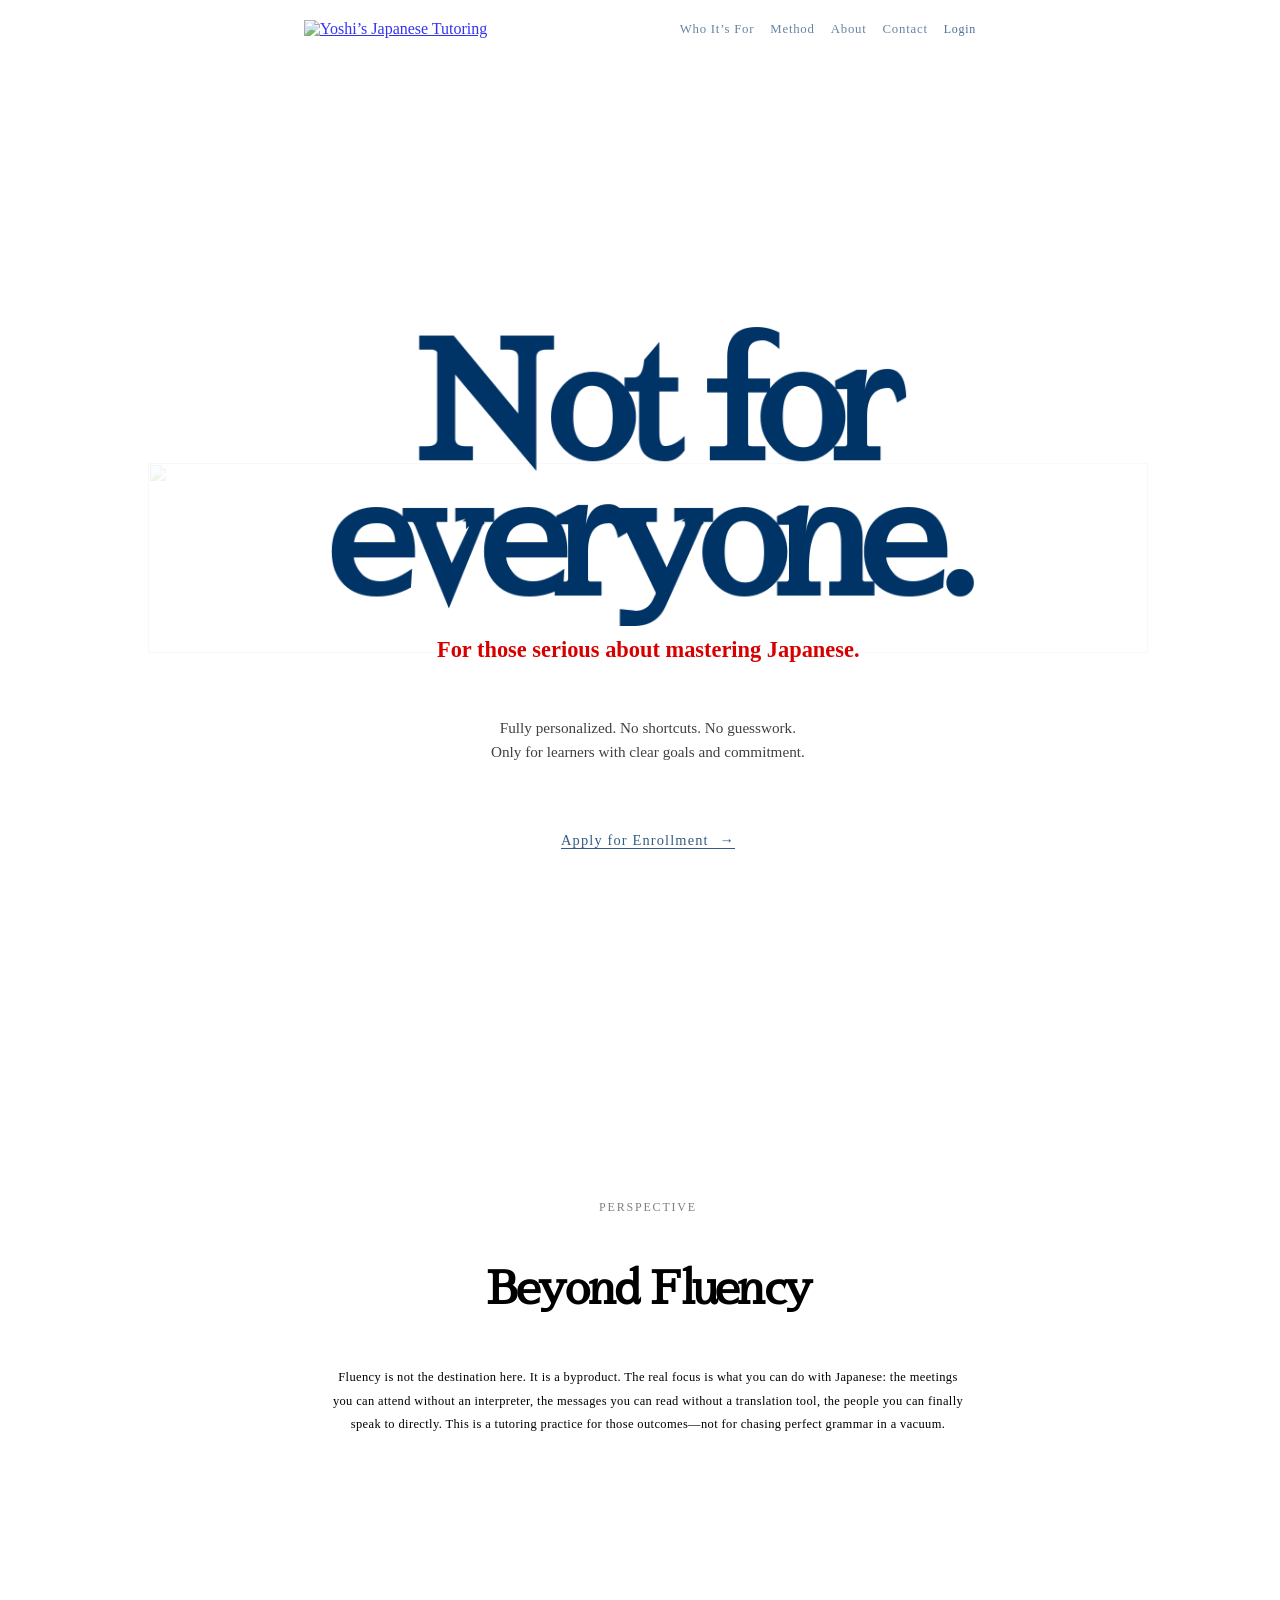
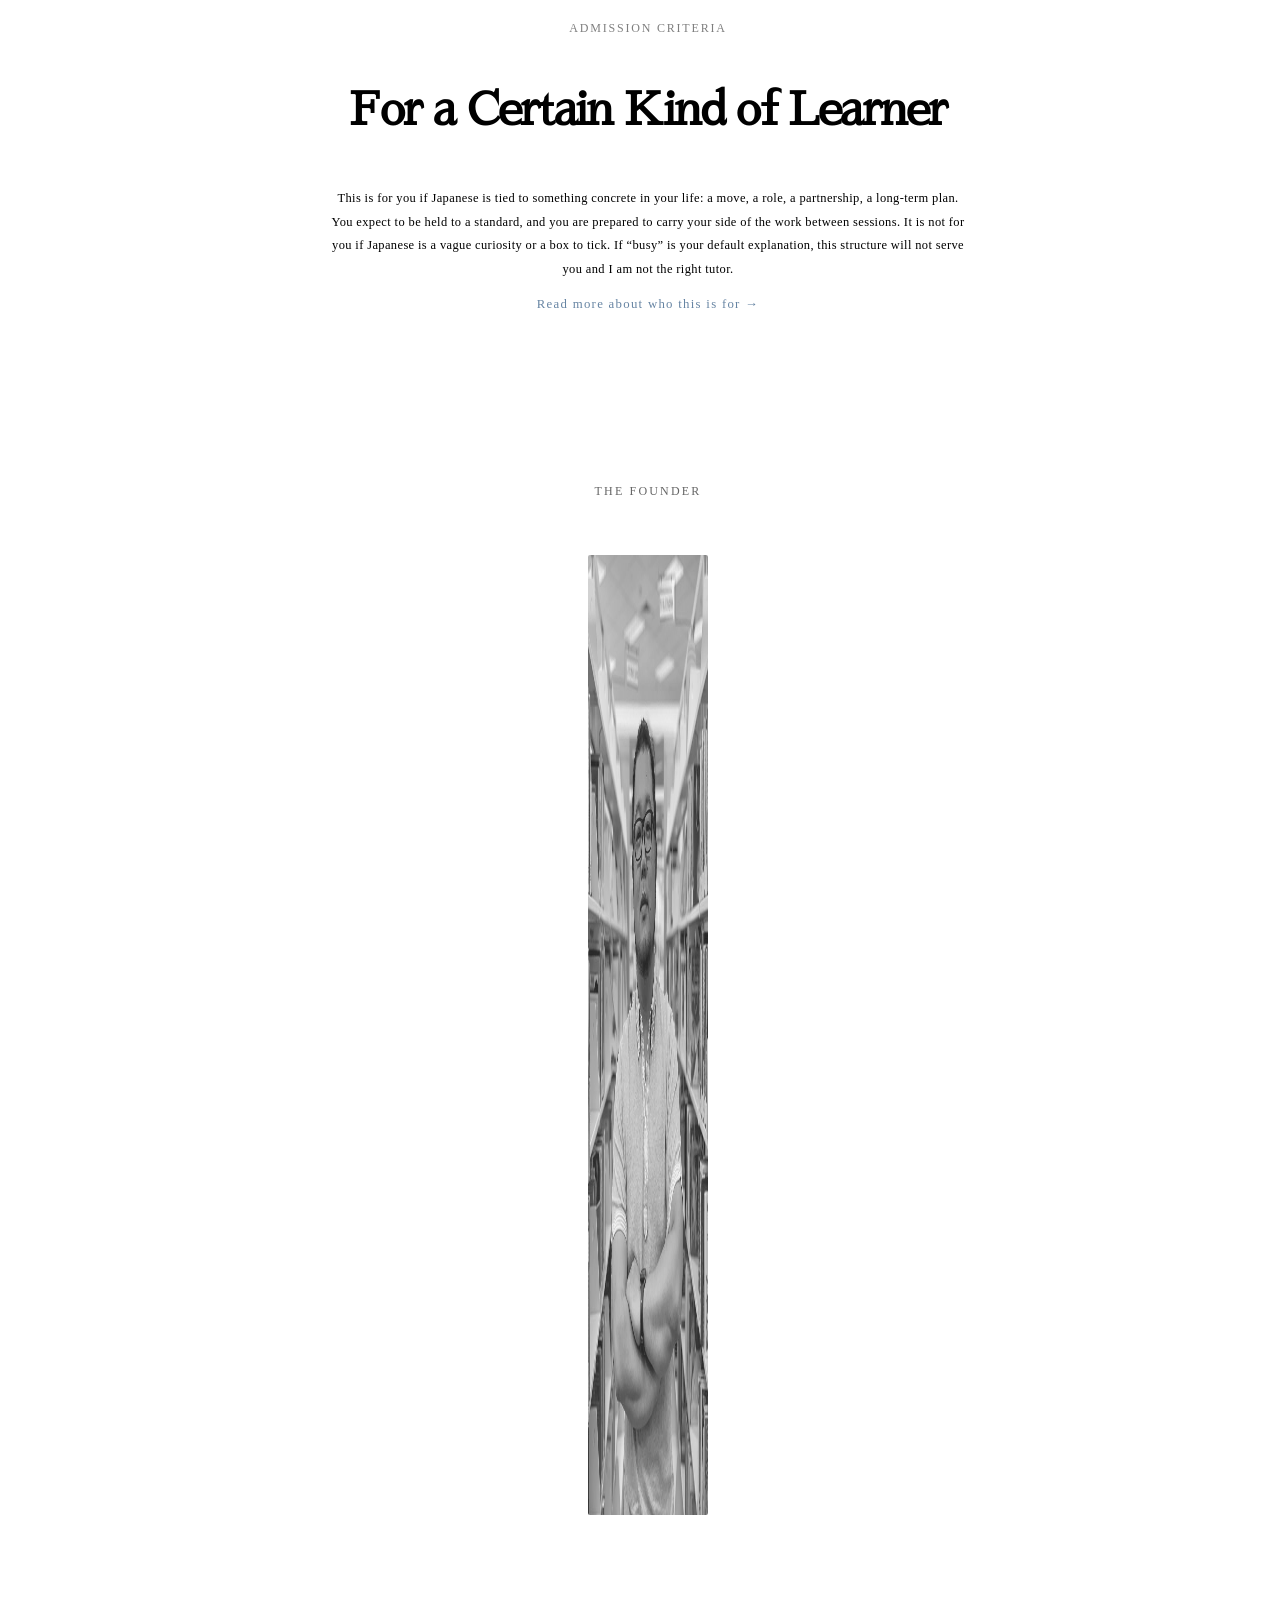
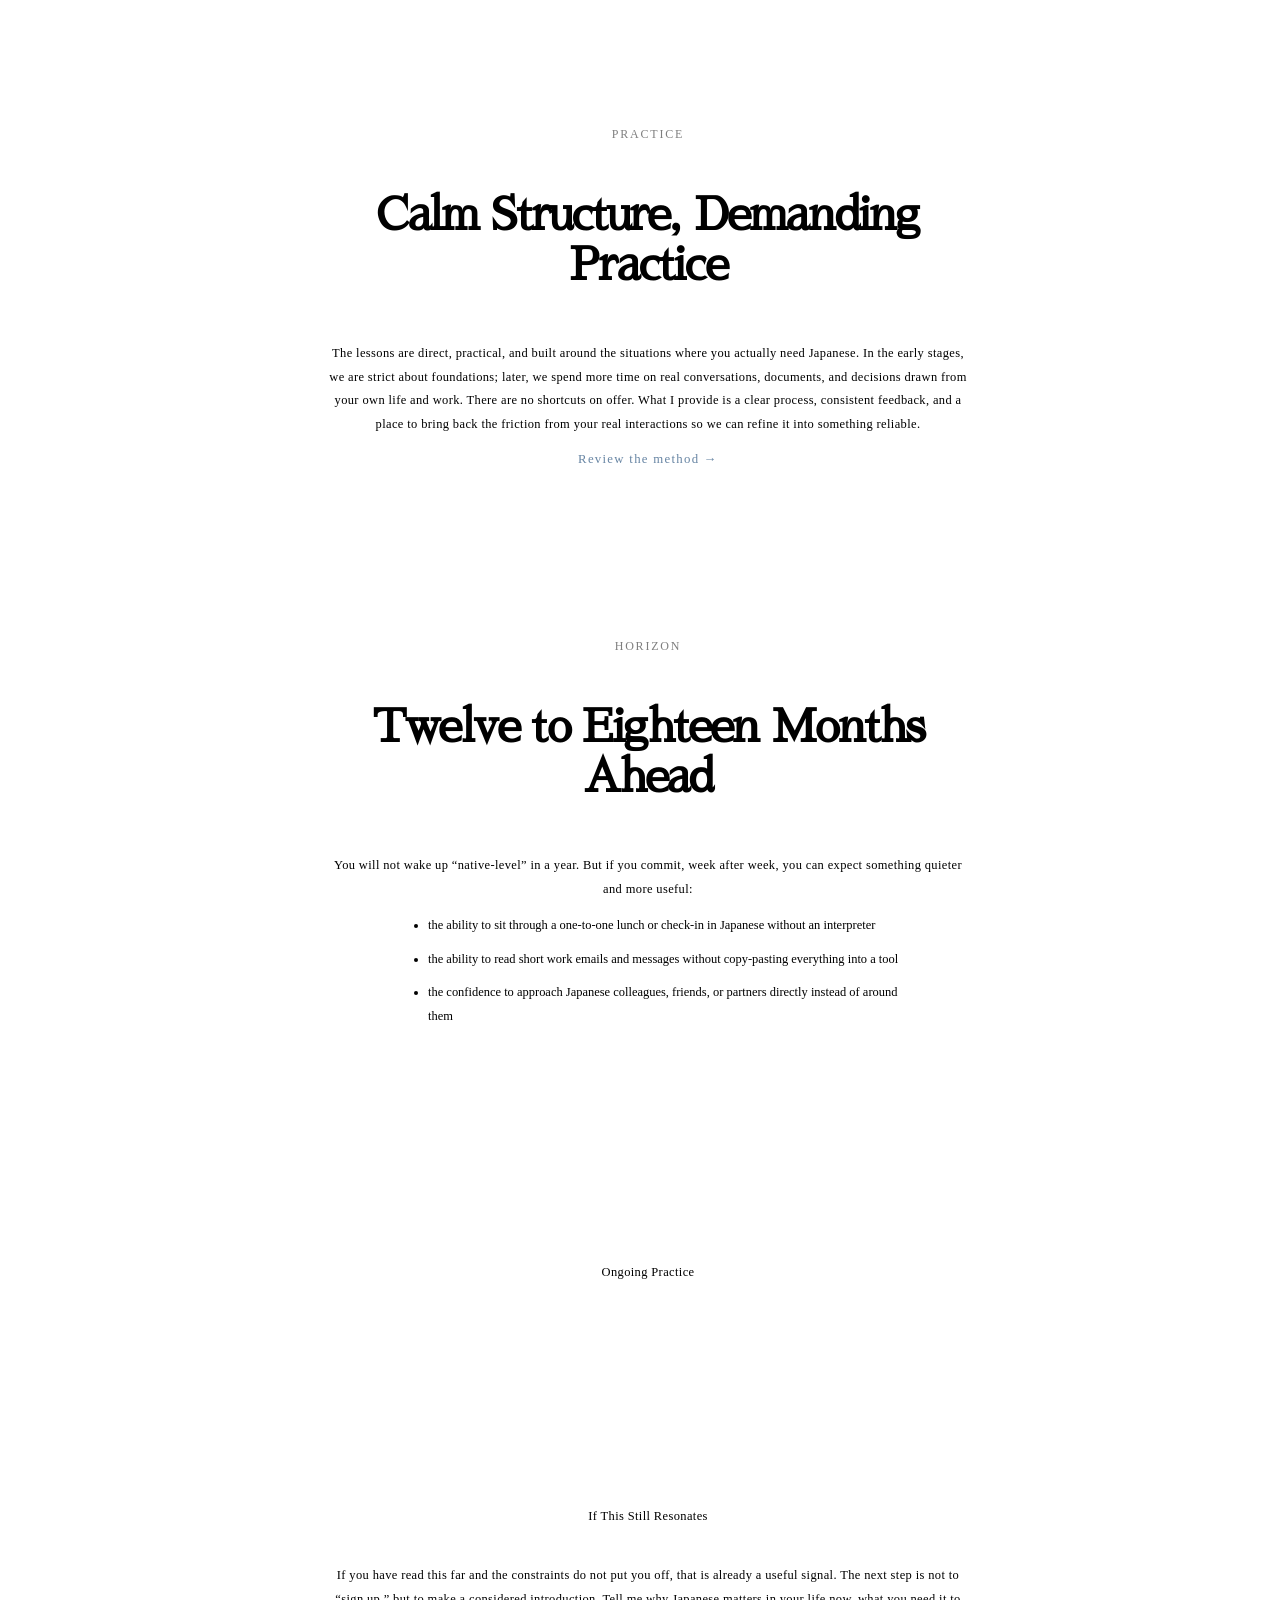
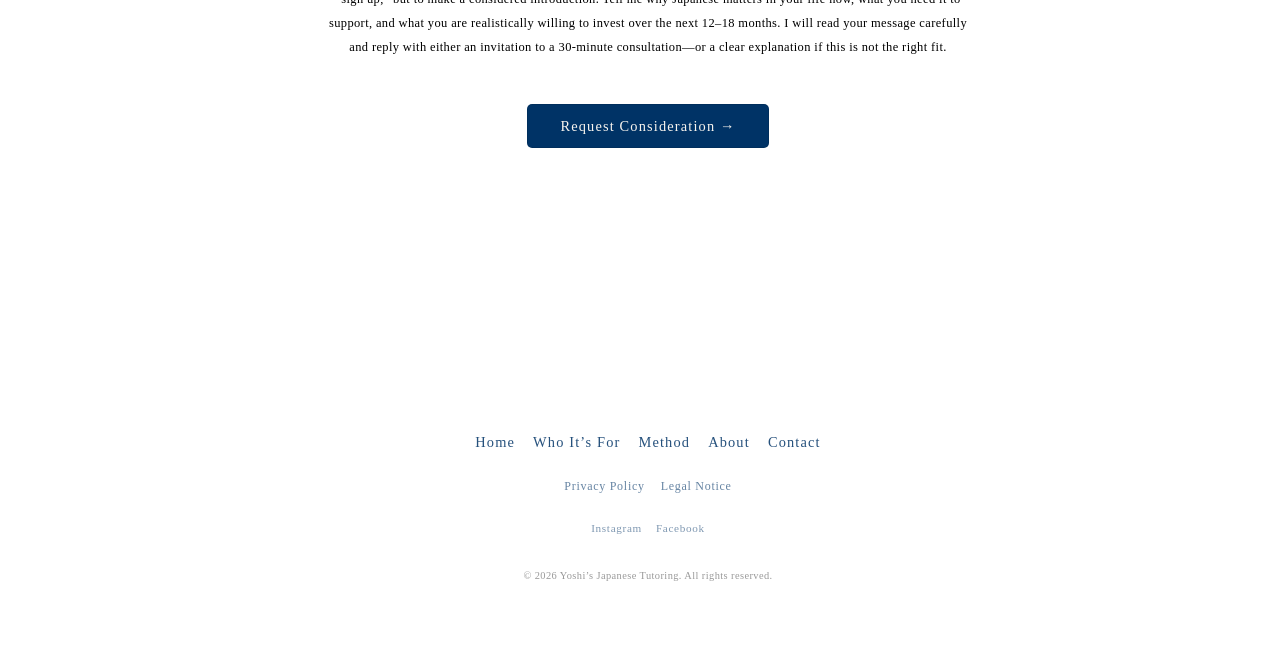
==== index.html @ e575b968 "feat: update about and index pages with enhanced SEO metadata and structured data" ====
<!DOCTYPE html>
<html lang="en">

<head>
    <meta charset="UTF-8" />
    <meta name="viewport" content="width=device-width, initial-scale=1.0" />
    <title>Executive Japanese Language Coaching | Yoshi’s Japanese Tutoring</title>
    <meta name="description"
        content="Executive Japanese language coaching. Bespoke Japanese advisory for Tokyo relocation, cross-border leadership, and high-stakes communication. Private tutor for professionals with clear objectives." />
    <link rel="preconnect" href="https://fonts.googleapis.com" />
    <link rel="preconnect" href="https://fonts.gstatic.com" crossorigin />
    <link
        href="https://fonts.googleapis.com/css2?family=Noto+Sans+JP:wght@400;500;700&family=Sawarabi+Mincho&display=swap"
        rel="stylesheet" />
    <link rel="stylesheet" href="assets/style.css" />
    <link rel="icon" type="image/svg+xml" href="assets/img/Symbol.svg" />
    <script type="application/ld+json">
        {
          "@context": "https://schema.org",
          "@graph": [
            {
              "@type": [
                "LocalBusiness",
                "EducationalOrganization"
              ],
              "@id": "https://nihongomaster.education/#organization",
              "name": "Yoshi's Japanese Tutoring",
              "url": "https://nihongomaster.education/",
              "description": "Executive Japanese language coaching and bespoke Japanese advisory for professionals with clear goals, including Tokyo relocation planning.",
              "founder": {
                "@id": "https://nihongomaster.education/#yoshi"
              },
              "employee": {
                "@id": "https://nihongomaster.education/#yoshi"
              }
            },
            {
              "@type": "Person",
              "@id": "https://nihongomaster.education/#yoshi",
              "name": "Yoshi",
              "jobTitle": "Founder and Japanese Language Coach",
              "worksFor": {
                "@id": "https://nihongomaster.education/#organization"
              },
              "sameAs": [
                "https://www.instagram.com/yoshi_japanese_tutor/",
                "https://www.facebook.com/Yoshi.Japanese.Tutor"
              ]
            }
          ]
        }
    </script>
</head>


<body>
    <div id="global-header"></div>

    <main>
        <section class="hero-central section">
            <div class="hero-inner-central">

                <div class="hero-symbol-wrapper">
                    <img src="assets/img/Symbol.svg" alt="" class="hero-symbol-inline" aria-hidden="true" width="190"
                        height="190" decoding="async">
                </div>

                <h1 class="hero-title-max">Not for everyone.</h1>

                <h2 class="hero-title-sub-central mincho">
                    For those serious about mastering Japanese.
                </h2>

                <div class="hero-description-central">
                    <p class="p-highlight">Fully personalized. No shortcuts. No guesswork.</p>
                    <p class="p-filter">Only for learners with clear goals and commitment.</p>
                </div>

                <div class="hero-cta-area-central">
                    <a href="/contact.html" class="cta-link-central">
                        Apply for Enrollment <span class="cta-arrow">→</span>
                    </a>
                </div>

            </div>
        </section>

        <!-- MONOLITH BLOCKS -->

        <section class="section">
            <div class="wrap reveal mono mono-stack" style="max-width: 720px; margin: 0 auto;">

                <!-- Block 1 -->
                <div class="mono-block">
                    <div class="mono-heading-group">
                        <span class="mono-eyebrow">PERSPECTIVE</span>
                        <h2 class="mono-heading">Beyond Fluency</h2>
                    </div>
                    <p style="margin-top: 0;">
                        Fluency is not the destination here. It is a byproduct. The real focus is what you can do with
                        Japanese: the meetings you can attend without an interpreter, the messages you can read without
                        a translation tool, the people you can finally speak to directly. This is a tutoring practice
                        for those outcomes—not for chasing perfect grammar in a vacuum.
                    </p>
                </div>

                <!-- Block 2 -->
                <div class="mono-block">
                    <div class="mono-heading-group">
                        <span class="mono-eyebrow">ADMISSION CRITERIA</span>
                        <h2 class="mono-heading">For a Certain Kind of Learner</h2>
                    </div>
                    <p style="margin-top: 0;">
                        This is for you if Japanese is tied to something concrete in your life: a move, a role, a
                        partnership, a long‑term plan. You expect to be held to a standard, and you are prepared to
                        carry your side of the work between sessions. It is not for you if Japanese is a vague curiosity
                        or a box to tick. If “busy” is your default explanation, this structure will not serve you and I
                        am not the right tutor.
                    </p>
                    <a href="/fit.html" class="mono-link">Read more about who this is for <span
                            class="mono-arrow">→</span></a>
                </div>

                <!-- Block 3 -->
                <div class="mono-block" style="text-align: center;">
                    <div class="mono-heading-group">
                        <span class="mono-eyebrow">THE FOUNDER</span>
                    </div>
                    <img src="/assets/img/The Coach.JPG" alt="Yoshi" class="portrait-img"
                        loading="lazy" decoding="async" width="960" height="960"
                        style="max-width: 100%; width: 120px; filter: grayscale(100%); opacity: 0.85; margin: 40px auto 40px; display: block; border-radius: 2px;">
                </div>

                <!-- Block 4 -->
                <div class="mono-block">
                    <div class="mono-heading-group">
                        <span class="mono-eyebrow">PRACTICE</span>
                        <h2 class="mono-heading">Calm Structure, Demanding Practice</h2>
                    </div>
                    <p style="margin-top: 0;">
                        The lessons are direct, practical, and built around the situations where you actually need
                        Japanese. In the early stages, we are strict about foundations; later, we spend more time on
                        real conversations, documents, and decisions drawn from your own life and work. There are no
                        shortcuts on offer. What I provide is a clear process, consistent feedback, and a place to bring
                        back the friction from your real interactions so we can refine it into something reliable.
                    </p>
                    <a href="/method.html" class="mono-link">Review the method <span class="mono-arrow">→</span></a>
                </div>

                <!-- Block 5 -->
                <div class="mono-block">
                    <div class="mono-heading-group">
                        <span class="mono-eyebrow">HORIZON</span>
                        <h2 class="mono-heading">Twelve to Eighteen Months Ahead</h2>
                    </div>
                    <p style="margin-top: 0;">You will not wake up “native‑level” in a year. But if you commit, week
                        after week, you can expect
                        something quieter and more useful:</p>
                    <ul>
                        <li>the ability to sit through a one‑to‑one lunch or check‑in in Japanese without an interpreter
                        </li>
                        <li>the ability to read short work emails and messages without copy‑pasting everything into a
                            tool</li>
                        <li>the confidence to approach Japanese colleagues, friends, or partners directly instead of
                            around them</li>
                    </ul>
                    <p>This is the kind of progress we design for. Enough Japanese to act, not just to study.</p>
                </div>

                <!-- Instagram -->
                <div class="mono-block">
                    <p class="mono-subtitle-strong">Ongoing Practice</p>
                    <div class="insta-embed-container"
                        style="width: 100%; max-width: 420px; margin: 40px auto 0; display: flex; align-items: center; justify-content: center;">
                        <script src="https://elfsightcdn.com/platform.js" async></script>
                        <div class="elfsight-app-a88216f3-c093-4f7e-bfd5-87a4c54f2bd7" data-elfsight-app-lazy></div>
                    </div>
                </div>

                <!-- Final CTA -->
                <div class="mono-block" style="text-align: center;">
                    <p class="mono-subtitle-strong">If This Still Resonates</p>
                    <p>
                        If you have read this far and the constraints do not put you off, that is already a useful
                        signal. The next step is not to “sign up,” but to make a considered introduction. Tell me why
                        Japanese matters in your life now, what you need it to support, and what you are realistically
                        willing to invest over the next 12–18 months. I will read your message carefully and reply with
                        either an invitation to a 30-minute consultation—or a clear explanation if this is not the right
                        fit.
                    </p>
                    <a href="/contact.html" class="mono-btn" style="margin-top: 32px; display: inline-block;">
                        Request Consideration →
                    </a>
                </div>

            </div>
        </section>
    </main>

    <div id="global-footer"></div>

    <script src="assets/js/layout.js"></script>
    <script src="assets/js/motion.js"></script>
    <script src="assets/js/auth.js"></script>

</body>

</html>
<!--
      NOTE: The header navigation section is loaded dynamically via layout.js.
      If the Login link existed here as a static <a> tag, the following change would apply:
      <a href="#" class="header-login">Login</a>
    -->
---- assets/style.css ----
:root {
     --navy: #003366;
     --red: #D70000;
 }

 html,
 body {
     overflow-x: hidden;
     width: 100%;
 }

 *,
 *::before,
 *::after {
     box-sizing: border-box;
 }

 /***** HERO MONOLITH REBUILD *****/
 /***** HERO MONOLITH REBUILD *****/

 .hero-central {
     min-height: calc(100vh - 80px);
     display: flex;
     align-items: center;
     justify-content: center;
     text-align: center;
     padding: 0;
     /* remove top offset to keep true center */
 }

 /* 中央に“圧縮された塊”を作る */
 .hero-inner-central {
     width: min(90%, 680px);
     margin: 0 auto;

     display: flex;
     flex-direction: column;
     align-items: center;

     /* 上下に強制的な隔離空間 */
     padding-top: 18vh;
     padding-bottom: 6vh;

     position: relative;
     z-index: 1;

     transform: translateY(-10vh);
 }

 /* シンボル（背景レイヤー化） */
 .hero-symbol-wrapper {
     position: absolute;
     top: 60%;
     left: 50%;
     transform: translate(-50%, -50%);
     pointer-events: none;
     z-index: 0;
 }

 .hero-symbol-inline {
     width: 1000px;
     opacity: 1;
     /* 初期はフル表示 */
 }

 /* ===== H1（支配レイヤー） ===== */
 .hero-title-max {
     font-family: "Sawarabi Mincho", serif;

     /* 核：極端なスケール */
     font-size: clamp(4rem, 15vw, 10rem);

     line-height: 0.88;
     letter-spacing: -0.06em;

     color: var(--navy);

     margin-bottom: 8px;

     position: relative;
     z-index: 2;
 }

 /* ===== H2（極端に小さく） ===== */
 .hero-title-sub-central {
     font-size: 1.4rem;
     color: var(--red);

     /* 意図的に距離を取る */
     margin-bottom: 56px;
 }

 /* ===== 説明（さらに弱く） ===== */
 .hero-description-central {
     margin-bottom: 64px;
 }

 .hero-description-central p {
     margin: 0 0 6px;
     font-size: 0.95rem;
     opacity: 0.75;
 }

 /* ===== CTA（低圧） ===== */
 .hero-cta-area-central {
     margin-top: 0;
 }

 /* ===== CTA LINK CENTRAL (Refined Arrow Animation) ===== */
 .cta-link-central {
     text-decoration: none;
     border-bottom: 1px solid var(--navy);
     color: var(--navy);

     font-size: 0.9rem;
     letter-spacing: 0.08em;

     opacity: 0.8;
 }

 .cta-link-central .cta-arrow {
     display: inline-block;
     margin-left: 6px;
     transition: transform 0.6s cubic-bezier(0.25, 1, 0.5, 1),
         opacity 0.6s cubic-bezier(0.25, 1, 0.5, 1);
 }

 .cta-link-central:hover .cta-arrow {
     transform: translateX(6px);
     opacity: 1;
 }

 /* Add initial state for animation */
 .hero-title-max,
 .hero-title-sub-central,
 .hero-description-central,
 .hero-cta-area-central {
     opacity: 0;
     transform: translateY(20px);
 }

 .cta-link-central {
     text-decoration: none;
     border-bottom: 1px solid var(--navy);
     color: var(--navy);
     letter-spacing: 0.08em;
 }

 .hero-title-max {
     letter-spacing: -0.08em;
     line-height: 0.85;
 }

 /* ===== HERO MOTION (FIXED) ===== */

 .hero-central.hero-loaded .hero-title-max {
     animation: fadeScale 2.8s cubic-bezier(0.16, 1, 0.3, 1) forwards;
     animation-delay: 0.8s;
     will-change: opacity, transform;
 }

 .hero-central.hero-loaded .hero-symbol-wrapper {
     animation: logoFadeOut 2.2s ease-out forwards;
     animation-delay: 0.2s;
 }

 .hero-central.hero-loaded .hero-title-sub-central {
     animation: fadeUp 1.5s cubic-bezier(0.25, 0.8, 0.25, 1) forwards;
     animation-delay: 1.2s;
     will-change: opacity, transform;
 }

 .hero-central.hero-loaded .hero-description-central {
     animation: fadeUp 1.5s cubic-bezier(0.25, 0.8, 0.25, 1) forwards;
     animation-delay: 1.7s;
     will-change: opacity, transform;
 }

 .hero-central.hero-loaded .hero-cta-area-central {
     animation: fadeUp 1.4s cubic-bezier(0.25, 0.8, 0.25, 1) forwards;
     animation-delay: 2.1s;
     will-change: opacity, transform;
 }

 /* ===== KEYFRAMES ===== */

 @keyframes fadeUp {
     to {
         opacity: 1;
         transform: translateY(0);
     }
 }

 @keyframes fadeScale {
     0% {
         opacity: 0;
         transform: scale(1.05);
     }

     100% {
         opacity: 1;
         transform: scale(1);
     }
 }

 @keyframes logoFadeOut {
     0% {
         opacity: 1;
     }

     100% {
         opacity: 0.1;
     }
 }

 /* ===== VALUE (Monolith Typography) ===== */

 /* ===== CONTACT (Monolith Closing) ===== */

 /* ===== GLOBAL MONOLITH ENFORCER ===== */

 /* 全セクションを中央支配に統一 */
 .mono {
     display: flex;
     flex-direction: column;
     align-items: center;
     text-align: center;

     width: min(90%, 720px);
     margin: 0 auto;
 }

 /* すべてのテキスト要素を中央に収束 */
 .mono h2,
 .mono h3,
 .mono p,
 .mono ul {
     margin-left: auto;
     margin-right: auto;
 }

 /* リストだけは可読性のため中央寄せ＋左揃え */
 .mono ul {
     text-align: left;
     max-width: 480px;
 }

 /* ===== MONO STACK (force vertical single-column flow) ===== */
 .mono-stack {
     display: flex !important;
     flex-direction: column !important;
     align-items: center;
     justify-content: center;

     width: 100%;
     margin: 0 auto;

     gap: 32px;
     /* vertical rhythm */
 }

 /* children normalization */
 .mono-stack>* {
     width: 100%;
     max-width: 640px;
     /* isolation band */
     margin-left: auto;
     margin-right: auto;
 }

 /* kill any grid behavior that breaks Monolith */
 .mono-stack[class*="grid"],
 .mono-stack[class*="panel"] {
     display: flex !important;
 }

 /* text hierarchy normalization */
 .mono-stack h2,
 .mono-stack h3 {
     font-family: "Sawarabi Mincho", serif;
     letter-spacing: -0.04em;
     margin-bottom: 12px;
 }

 .mono-stack p {
     font-size: 0.78rem;
     line-height: 2.05;
     letter-spacing: 0.03em;
     opacity: 0.58;
     margin-top: 6px;
 }

 .mono-stack ul {
     text-align: left;
     max-width: 520px;
     margin-top: 8px;
 }

 .mono-stack ul li {
     margin-bottom: 12px;
     line-height: 1.95;
     opacity: 0.65;
     font-size: 0.78rem;
 }

 /* tighter stack variant */
 .mono-stack-tight {
     gap: 18px;
 }

 /* セクション間の余白統一（Hero以下） */
 .section {
     padding: 14vh 0;
 }

 @media (max-width: 768px) {
     .section {
         padding: 10vh clamp(18px, 6vw, 30px);
     }

     /* prevent fixed-header overlap on About first section */
     .about-page .section {
         padding-top: max(150px, 16vh);
     }

     .contact-page .section {
         padding-top: max(150px, 16vh);
     }
 }

 /* ===== HERO TO FIRST SECTION TENSION ===== */
 .hero-central+.section {
     padding-top: 4vh;
 }

 /* ===== BLOCK TENSION (grouping vs isolation) ===== */

 /* tighten inner grouping */
 .mono-stack>*+* {
     margin-top: 0;
 }

 /* emphasize section separation */
 .section+.section {
     margin-top: 5vh;
 }

 /* ===== SCROLL MOTION (Emergence from Silence) ===== */

 /* initial state (enforced strictly to prevent ID specificity overrides) */
 .reveal h2:not(.is-visible),
 .reveal h3:not(.is-visible),
 .reveal .eyebrow:not(.is-visible),
 .reveal p:not(.is-visible),
 .reveal li:not(.is-visible),
 .reveal .mono-stack>*:not(.is-visible),
 .reveal .value-highlight:not(.is-visible) {
     opacity: 0 !important;
     transform: translateY(12px) !important;
     will-change: opacity, transform;
 }

 /* container becomes visible (no transform on container to avoid layout shift) */
 .reveal.is-visible {
     /* no-op for container; children handle motion */
 }

 /* headings: slower, earlier */
 .reveal h2.is-visible,
 .reveal h3.is-visible,
 .reveal .eyebrow.is-visible {
     opacity: 1;
     transform: translateY(0);
     transition: opacity 1.2s cubic-bezier(0.2, 0, 0, 1),
         transform 1.2s cubic-bezier(0.2, 0, 0, 1);
 }

 /* body: slightly later, same easing */
 .reveal p.is-visible,
 .reveal li.is-visible,
 .reveal .mono-stack>*.is-visible,
 .reveal .value-highlight.is-visible {
     opacity: 1;
     transform: translateY(0);
     transition: opacity 1.2s cubic-bezier(0.2, 0, 0, 1),
         transform 1.2s cubic-bezier(0.2, 0, 0, 1);
 }

 /* subtle overall opacity ramp for entire section to reinforce mass */
 .reveal {
     opacity: 1;
     /* keep container visible; children carry motion */
 }

 @media (max-width: 768px) {

     .reveal h2.is-visible,
     .reveal h3.is-visible,
     .reveal p.is-visible,
     .reveal li.is-visible,
     .reveal .mono-stack>*.is-visible {
         transition-duration: 1.1s;
     }
 }

 /* ===== QUIET RAIL HEADER ===== */

 .site-header {
     position: fixed;
     top: 0;
     left: 0;
     width: 100%;
     z-index: 100;

     /* 極限まで存在を消す */
     background: rgba(255, 255, 255, 0.02);
     backdrop-filter: blur(6px);

     transition: transform 0.6s cubic-bezier(0.2, 0, 0, 1),
         opacity 0.6s cubic-bezier(0.2, 0, 0, 1);
 }

 /* 内部レイアウト */
 .header-inner {
     width: min(100%, 720px);
     margin: 0 auto;
     padding: 20px 24px;

     display: flex;
     justify-content: space-between;
     align-items: center;
 }

 /* ロゴ */
 .header-logo {
     height: 85px;
     width: auto;
     opacity: 0.8;
     transition: opacity 0.3s ease;
 }

 .header-logo-link:hover .header-logo {
     opacity: 1;
 }

 /* ナビ */
 .header-nav {
     display: flex;
     gap: 16px;
 }

 /* リンク */
 .header-link {
     font-size: 0.8rem;
     letter-spacing: 0.06em;
     text-decoration: none;
     color: var(--navy);

     opacity: 0.6;
     transition: opacity 0.3s ease;
 }

 .header-link:hover {
     opacity: 1;
 }

 /* ===== SCROLL BEHAVIOR ===== */

 /* 下スクロールで消える */
 .site-header.hide {
     transform: translateY(-100%);
     opacity: 0;
 }

 /* 上スクロールで出る */
 .site-header.show {
     transform: translateY(0);
     opacity: 1;
 }

 /* ===== HEADER PRIVATE FLOW (NON-DESTRUCTIVE ADDITION) ===== */

 /* group layout inside header-nav */
 .nav-default,
 .nav-private {
     display: flex;
     align-items: center;
     gap: 16px;
 }

 /* default: show public, hide private */
 .nav-private {
     display: none;
 }

 /* when logged-in, swap groups */
 .site-header.is-logged-in .nav-default {
     display: none;
 }

 .site-header.is-logged-in .nav-private {
     display: flex;
 }

 /* subtle Login/Logout link treatment */
 .header-login {
     opacity: 0.7;
     font-size: 0.75rem;
 }

 .header-login:hover {
     opacity: 0.9;
 }

 /* ===== NAV COMBO BASE (DESKTOP FIRST) ===== */

 .nav-combo {
     display: flex;
     align-items: center;
     gap: 12px;
     position: relative;
 }

 .nav-drawer {
     display: flex;
     align-items: center;
     gap: 16px;
 }

 /* hamburger hidden on desktop */
 .mono-hamburger {
     display: none;
 }


 /* ===== LOGIN MONOLITH UI ===== */

 .login-wrapper {
     min-height: calc(100vh - 120px);
     display: flex;
     align-items: center;
     justify-content: center;
     flex-direction: column;
     text-align: center;
 }

 .login-form {
     transition: opacity 0.8s ease;
 }

 .login-result {
     display: none;
     opacity: 0;
 }

 .login-status {
     font-family: "Sawarabi Mincho", serif;
     font-size: 1.2rem;
     letter-spacing: 0.08em;
     opacity: 0.7;
 }

 /* tighten login spacing */
 .login-form .mono-title {
     margin-bottom: 24px;
 }

 .login-form .mono-lead {
     margin-bottom: 48px;
     opacity: 0.5;
 }

 .login-form .mono-link {
     font-size: 0.85rem;
     letter-spacing: 0.12em;
     opacity: 0.7;
     border-bottom: 1px solid var(--navy);
     text-decoration: none;
     color: var(--navy);
 }

 .login-form .mono-link:hover {
     opacity: 1;
 }

 /* ===== DASHBOARD MONOLITH TUNING ===== */

 .mono-container {
     width: min(90%, 720px);
     margin: 0 auto;
 }

 .mono-block {
     margin-bottom: 140px;
     /* stronger vertical isolation */
 }

 .mono-block:last-child {
     margin-bottom: 0;
 }

 .mono-subtitle {
     font-family: "Sawarabi Mincho", serif;
     font-size: clamp(2.8rem, 6vw, 3.6rem);
     letter-spacing: -0.05em;
     opacity: 0.98;
     margin-bottom: 72px;
     line-height: 1.05;
 }

 .mono-subtitle-strong {
     font-size: clamp(2.2rem, 5vw, 3rem);
     letter-spacing: -0.06em;
     line-height: 1.02;
     margin-bottom: 36px;
 }

 /* ===== EDITORIAL HIERARCHY (Eyebrow System) ===== */


 .mono-heading-group {
     display: flex;
     flex-direction: column;
     align-items: center;
     margin-bottom: 40px;
 }

 /* tighten relationship between heading and portrait (Founder block) */
 .mono-block[style*="text-align: center"] .mono-heading-group {
     margin-bottom: 24px;
 }

 /* Eyebrow-only (Founder) visual balance */
 .mono-block[style*="text-align: center"] .mono-eyebrow {
     margin-bottom: 16px;
     letter-spacing: 0.18em;
     opacity: 0.6;
 }

 .mono-eyebrow {
     font-size: 0.75rem;
     letter-spacing: 0.15em;
     text-transform: uppercase;
     opacity: 0.5;
     margin-bottom: 12px;
 }


 .mono-heading {
     font-family: "Sawarabi Mincho", serif;
     font-size: clamp(2.2rem, 5vw, 2.8rem);
     line-height: 1.1;
     margin-bottom: 0;
 }

 /* ===== MONO TEXT RHYTHM TUNING ===== */
 .mono-block p {
     line-height: 1.9;
     margin-top: 8px;
 }

 .mono-block ul {
     margin-top: 12px;
 }

 .mono-block ul li {
     margin-bottom: 10px;
     line-height: 1.9;
 }

 /* tighten stack inside blocks */
 .mono-block .mono-stack {
     gap: 20px;
 }

 /* links in dashboard feel quieter */
 .mono-block .mono-link {
     font-size: 0.8rem;
     letter-spacing: 0.1em;
     opacity: 0.6;
     color: var(--navy);
     text-decoration: none;
 }

 .mono-block .mono-link:hover {
     opacity: 1;
 }

 /* ===== BOOKING INPUT (MONOLITH FORM) ===== */

 .mono-input {
     width: 100%;
     max-width: 420px;

     background: transparent;
     border: none;
     border-bottom: 1px solid rgba(0, 0, 0, 0.2);

     padding: 8px 4px;

     font-size: 0.9rem;
     letter-spacing: 0.05em;
     text-align: left;

     outline: none;

     opacity: 0.7;
     transition: opacity 0.3s ease, border-color 0.3s ease;
 }

 .mono-input:focus {
     opacity: 1;
     border-bottom: 1px solid var(--navy);
 }

 .mono-input::placeholder {
     opacity: 0.4;
     letter-spacing: 0.04em;
 }

 /* button as text (non-button feel) */
 #request-btn {
     background: none;
     border: none;
     cursor: pointer;
     padding: 0;
 }

 #request-btn:hover {
     opacity: 1;
 }

 /* ===== DASHBOARD HIERARCHY ENHANCEMENT ===== */

 .mono-block-hero {
     margin-bottom: 160px;
 }

 .mono-block-core {
     margin-bottom: 140px;
 }

 .mono-strong {
     font-size: 1.05rem;
     letter-spacing: 0.02em;
     opacity: 0.9;
 }

 /* action emphasis but still quiet */
 .mono-block-action {
     margin-top: 80px;
     margin-bottom: 160px;
 }

 .mono-link-primary {
     font-size: 1rem;
     letter-spacing: 0.12em;
     opacity: 0.9;
     color: var(--navy);
     text-decoration: none;
 }

 .mono-link-cta {
     font-size: 1.1rem;
     letter-spacing: 0.14em;
     opacity: 1;
     border-bottom: 1px solid var(--navy);
     padding-bottom: 4px;
     transition: all 0.8s cubic-bezier(0.25, 1, 0.5, 1);
     color: var(--navy);
     text-decoration: none;
 }

 .mono-link-cta:hover {
     letter-spacing: 0.18em;
     opacity: 1;
 }

 .mono-link-primary:hover {
     opacity: 1;
 }

 /* muted settings */
 .mono-block-muted {
     opacity: 0.5;
 }

 .mono-muted {
     opacity: 0.5;
     font-size: 0.85rem;
 }

 /* ===== PAGE TOP OFFSET FIX ===== */
 .mono-container {
     padding-top: 120px;
 }

 /* prevent header overlap on first title */
 .mono-container .mono-block-hero {
     margin-top: 40px;
 }

 /* ===== METHOD PAGE TUNING ===== */

 /* step titles feel slightly more sequential (less aggressive than fit) */
 .method-page .mono-subtitle-strong {
     font-size: clamp(2.8rem, 6vw, 3.6rem);
     letter-spacing: -0.05em;
 }

 /* body slightly more readable (process explanation) */
 .method-page .mono-stack p {
     font-size: 0.85rem;
     line-height: 1.85;
     opacity: 0.65;
 }

 /* ===== METHOD STEPS (GAP SYSTEM) ===== */
 .method-steps-container {
     display: flex;
     flex-direction: column;
     gap: clamp(260px, 28vh, 360px);
     width: 100%;
 }

 .method-step {
     position: relative;
     width: 100%;
 }


 /* ===== METHOD FLOW LOCK (1→2→3 visual gravity) ===== */

 /* remove visual compression caused by transform */
 .method-page .mono-block {
     transform: none;
 }

 /* subtle opacity compression for forward motion perception */
 .method-page .mono-block:nth-of-type(2),
 .method-page .mono-block:nth-of-type(3),
 .method-page .mono-block:nth-of-type(4) {
     opacity: 0.96;
 }

 /* reinforce linear reading by narrowing later steps slightly */
 .method-page .mono-block:nth-of-type(3) .mono-stack>*,
 .method-page .mono-block:nth-of-type(4) .mono-stack>* {
     max-width: 600px;
 }

 /* ===== METHOD STEP NUMBER (BACKGROUND MASS) ===== */

 /* ===== METHOD STEP NUMBER (BACKGROUND MASS) ===== */
 .mono-step-number {
     position: absolute;
     top: 50%;
     left: 50%;
     transform: translate(-50%, -50%);

     font-family: "Sawarabi Mincho", serif;
     font-size: clamp(12rem, 25vw, 20rem);
     letter-spacing: -0.08em;
     line-height: 1;

     opacity: 0.1;

     pointer-events: none;
     z-index: 0;
     white-space: nowrap;
 }

 .mono-step {
     position: relative;
 }

 .mono-step-content {
     position: relative;
     z-index: 1;
 }

 .mono-step-inner {
     position: relative;
 }

 .method-page .mono-step-content {
     padding-left: 8px;
 }

 /* align number and title as a single visual block */
 .method-page .mono-block>.mono-step-number+.mono-subtitle {
     margin-top: 0;
 }

 /* slightly stronger presence and overlap precision on larger screens */
 @media (min-width: 1024px) {
     .mono-step-number {
         font-size: clamp(14rem, 22vw, 22rem);
         opacity: 0.08;
     }
 }

 /* ===== FOOTER MONOLITH (Editorial Stack) ===== */

 .site-footer {
     padding: 160px 0 80px;
     display: flex;
     justify-content: center;
 }

 .footer-inner {
     width: min(90%, 720px);
     margin: 0 auto;

     display: flex;
     flex-direction: column;
     align-items: center;
     text-align: center;

     gap: 28px;
 }

 /* ===== Layer 1: Primary ===== */
 .footer-primary {
     display: flex;
     flex-wrap: wrap;
     justify-content: center;
     gap: 18px;
 }

 .footer-primary .footer-link {
     font-size: 0.9rem;
     letter-spacing: 0.08em;
     opacity: 0.85;
 }

 /* ===== Layer 2: Legal ===== */
 .footer-legal {
     display: flex;
     gap: 16px;
 }

 .footer-legal .footer-link {
     font-size: 0.75rem;
     letter-spacing: 0.06em;
     opacity: 0.6;
 }

 /* ===== Layer 3: Social ===== */
 .footer-social {
     display: flex;
     gap: 14px;
 }

 .footer-social .footer-link {
     font-size: 0.7rem;
     letter-spacing: 0.06em;
     opacity: 0.5;
 }

 /* ===== Layer 4: Copyright ===== */
 .footer-copy {
     font-size: 0.65rem;
     letter-spacing: 0.04em;
     opacity: 0.4;
     margin-top: 8px;
 }

 /* ===== Shared Link Behavior ===== */
 .footer-link {
     text-decoration: none;
     color: var(--navy);
     transition: opacity 0.25s ease;
 }

 .footer-link:hover {
     opacity: 1;
 }

 /* ===== Mobile Tuning ===== */
 @media (max-width: 768px) {
     .site-footer {
         padding: 120px 0 60px;
     }

     .footer-inner {
         gap: 22px;
     }

     .footer-primary {
         gap: 14px;
     }
 }

 /* ===== MONO LABEL (Form Question) ===== */
 .mono-label {
     font-size: 0.75rem;
     letter-spacing: 0.04em;
     opacity: 0.6;
     margin-bottom: 6px;
     display: block;
     text-align: left;
 }

 /* ===== MONO BUTTON (HIGH-END ACTION UI) ===== */

 .mono-btn {
     display: inline-flex;
     align-items: center;
     justify-content: center;

     width: auto !important;

     padding: 0.8rem 2rem;

     background: #003366;
     color: #f7f4ee;

     border-radius: 5px;
     border: 1px solid rgba(0, 0, 0, 0.1);

     font-size: 0.9rem;
     font-weight: 500;
     letter-spacing: 0.08em;
     text-decoration: none;

     box-shadow: none;

     transition: all 0.8s cubic-bezier(0.25, 1, 0.5, 1) !important;
 }

 .mono-btn:hover {
     background: #00264d;
     box-shadow: 0 6px 18px rgba(0, 0, 0, 0.18);
     letter-spacing: 0.1em;
 }

 .mono-btn-secondary {
     display: inline-flex;
     align-items: center;
     justify-content: center;

     width: auto !important;

     padding: 0.8rem 2rem;

     background: transparent;
     color: var(--navy);

     border-radius: 5px;
     border: 1px solid rgba(0, 0, 0, 0.18);

     font-size: 0.9rem;
     font-weight: 500;
     letter-spacing: 0.06em;
     text-decoration: none;

     box-shadow: none;

     transition: all 0.8s cubic-bezier(0.25, 1, 0.5, 1);
 }

 .mono-btn-secondary:hover {
     background: rgba(0, 0, 0, 0.03);
     letter-spacing: 0.1em;
 }

 /* ===== MONO POLICY BOX (Isolation Rule Highlight) ===== */

 .mono-policy-box {
     width: 100%;
     max-width: 640px;

     margin: 40px auto 0;

     padding: 1.2rem 1.6rem;

     border-left: 2px solid #D70000;
     background: rgba(0, 0, 0, 0.06);

     display: flex;
     flex-direction: column;
     align-items: flex-start;

     gap: 12px;
 }

 .mono-policy-box .mono-eyebrow {
     margin-bottom: 4px;
     opacity: 0.6;
 }

.mono-policy-box .mono-strong {
    font-size: 0.95rem;
    line-height: 1.8;
    letter-spacing: 0.02em;
}

/* ===== DASHBOARD PAYMENT ACTION BLOCK ===== */

.mono-payment-intro {
    max-width: 640px;
    font-size: 1rem;
    letter-spacing: 0.01em;
    opacity: 0.92;
}

.mono-payment-box {
    width: 100%;
    max-width: 640px;
    margin: 8px auto 0;
    padding: 1.3rem 1.4rem;
    background: rgba(0, 0, 0, 0.02);
    border: 1px solid rgba(0, 0, 0, 0.06);
    border-radius: 6px;
    display: flex;
    flex-direction: column;
    gap: 14px;
}

.mono-payment-method {
    width: 100%;
    display: flex;
    flex-direction: column;
    align-items: flex-start;
    gap: 8px;
}

.mono-payment-label {
    margin: 0;
    font-size: 0.75rem;
    letter-spacing: 0.14em;
    text-transform: uppercase;
    opacity: 0.55;
}

.mono-selectable {
    margin: 0;
    font-size: 1.2rem;
    line-height: 1.4;
    letter-spacing: 0.01em;
    user-select: all;
    cursor: pointer;
}

.mono-payment-divider {
    width: 100%;
    height: 1px;
    background: rgba(0, 0, 0, 0.06);
}

/* セッション注意ブロック */
.session-note {
    margin-top: 64px;
    padding-top: 24px;
    border-top: 1px solid rgba(0, 0, 0, 0.06);
}

/* 小さな導入 */
.session-note-eyebrow {
    font-size: 0.7rem;
    letter-spacing: 0.16em;
    opacity: 0.45;
    margin-bottom: 12px;
}

/* 本文 */
.session-note-body {
    font-size: 0.95rem;
    line-height: 1.6;
    letter-spacing: 0.02em;
    margin-bottom: 6px;
}

/* Meet linkの行をほんのわずかに強調 */
.session-note-body:first-of-type {
    font-weight: 500;
}


/* ===== MOBILE FIRST UX TUNING ===== */
@media (max-width: 768px) {

     /* --- HERO TYPOGRAPHY --- */
     .hero-title-max {
         font-size: clamp(2.4rem, 8vw, 3.4rem);
         line-height: 1.08;
     }

     /* --- SECTION SPACING --- */
     .section {
         padding: 4rem clamp(18px, 6vw, 30px);
     }

     /* --- BUTTON TAP INTERACTION --- */
     .mono-btn:active {
         filter: brightness(0.92);
         transform: translateY(1px);
         box-shadow: 0 2px 6px rgba(0, 0, 0, 0.12);
         transition:
             transform 120ms ease,
             filter 260ms ease,
             box-shadow 260ms ease;
     }

     .mono-btn-secondary:active {
         filter: brightness(0.95);
         transform: translateY(1px);
         transition:
             transform 120ms ease,
             filter 260ms ease;
     }

     /* --- LINK TAP FEEDBACK --- */
     a:active {
         opacity: 0.7;
         transition: opacity 180ms ease;
     }


     /* ===== MOBILE NAV (COMBO MENU) ===== */

     .nav-drawer {
         position: fixed;
         top: 0;
         right: 0;
         height: 100vh;
         width: 40vw;

         display: flex;
         flex-direction: column;
         align-items: flex-start;
         justify-content: flex-start;
         gap: 36px;

         padding: 116px 28px 36px;

         background: rgba(255, 255, 255, 0.78);
         backdrop-filter: blur(40px) saturate(170%);
         -webkit-backdrop-filter: blur(40px) saturate(170%);
         box-shadow: -18px 0 44px rgba(0, 0, 0, 0.12);
         border-left: 1px solid rgba(255, 255, 255, 0.45);
         z-index: 105;

         opacity: 0;
         pointer-events: none;
         transform: translateX(110%);

         transition:
             transform 0.62s cubic-bezier(0.22, 1, 0.36, 1),
             opacity 0.42s ease;
     }

     .nav-default,
     .nav-private {
         flex-direction: column;
         width: 100%;
         align-items: flex-start;
         justify-content: flex-start;
         text-align: left;
         gap: 18px;
     }

     /* enforce auth visibility in mobile drawer */
     .site-header:not(.is-logged-in) .nav-default {
         display: flex !important;
     }

     .site-header:not(.is-logged-in) .nav-private {
         display: none !important;
     }

     .site-header.is-logged-in .nav-default {
         display: none !important;
     }

     .site-header.is-logged-in .nav-private {
         display: flex !important;
     }


     /* ===== HAMBURGER (MONO) ===== */

     .mono-hamburger {
         display: flex;
         flex-direction: column;
         justify-content: center;
         gap: 5px;

         width: 32px;
         height: 32px;

         background: transparent;
         border: none;
         cursor: pointer;
         z-index: 110;
         margin-right: 10px;
         transform: translateX(-4px);
         position: relative;
     }

     .mono-hamburger-bar {
         width: 20px;
         height: 1px;
         background: var(--navy);
         opacity: 0.8;

         transition:
             transform 0.6s cubic-bezier(0.25, 1, 0.5, 1),
             opacity 0.6s cubic-bezier(0.25, 1, 0.5, 1);
     }

     /* ===== NAV COMBO STRUCTURE ===== */

     .nav-combo[data-state="open"] .nav-drawer {
         opacity: 1;
         transform: translateX(0);
         pointer-events: auto;
     }

     /* hamburger animation (parent-based, robust) */
     .nav-combo[data-state="open"] .mono-hamburger-bar:nth-child(1) {
         transform: translateY(6px) rotate(45deg);
     }

     .nav-combo[data-state="open"] .mono-hamburger-bar:nth-child(2) {
         opacity: 0;
     }

     .nav-combo[data-state="open"] .mono-hamburger-bar:nth-child(3) {
         transform: translateY(-6px) rotate(-45deg);
     }

     /* spacing */
     .nav-default .header-link {
         font-size: 0.95rem;
         letter-spacing: 0.08em;
         opacity: 0.8;
         width: 100%;
         text-align: left;
     }

     .header-inner {
         gap: 12px;
         padding: 20px 6vw;
     }

     /* --- HERO SYMBOL & LOGO TUNING --- */
     .hero-symbol-inline {
         width: 135vw;
         max-width: 800px;
     }

     .header-logo {
         height: 75px;
     }
 }
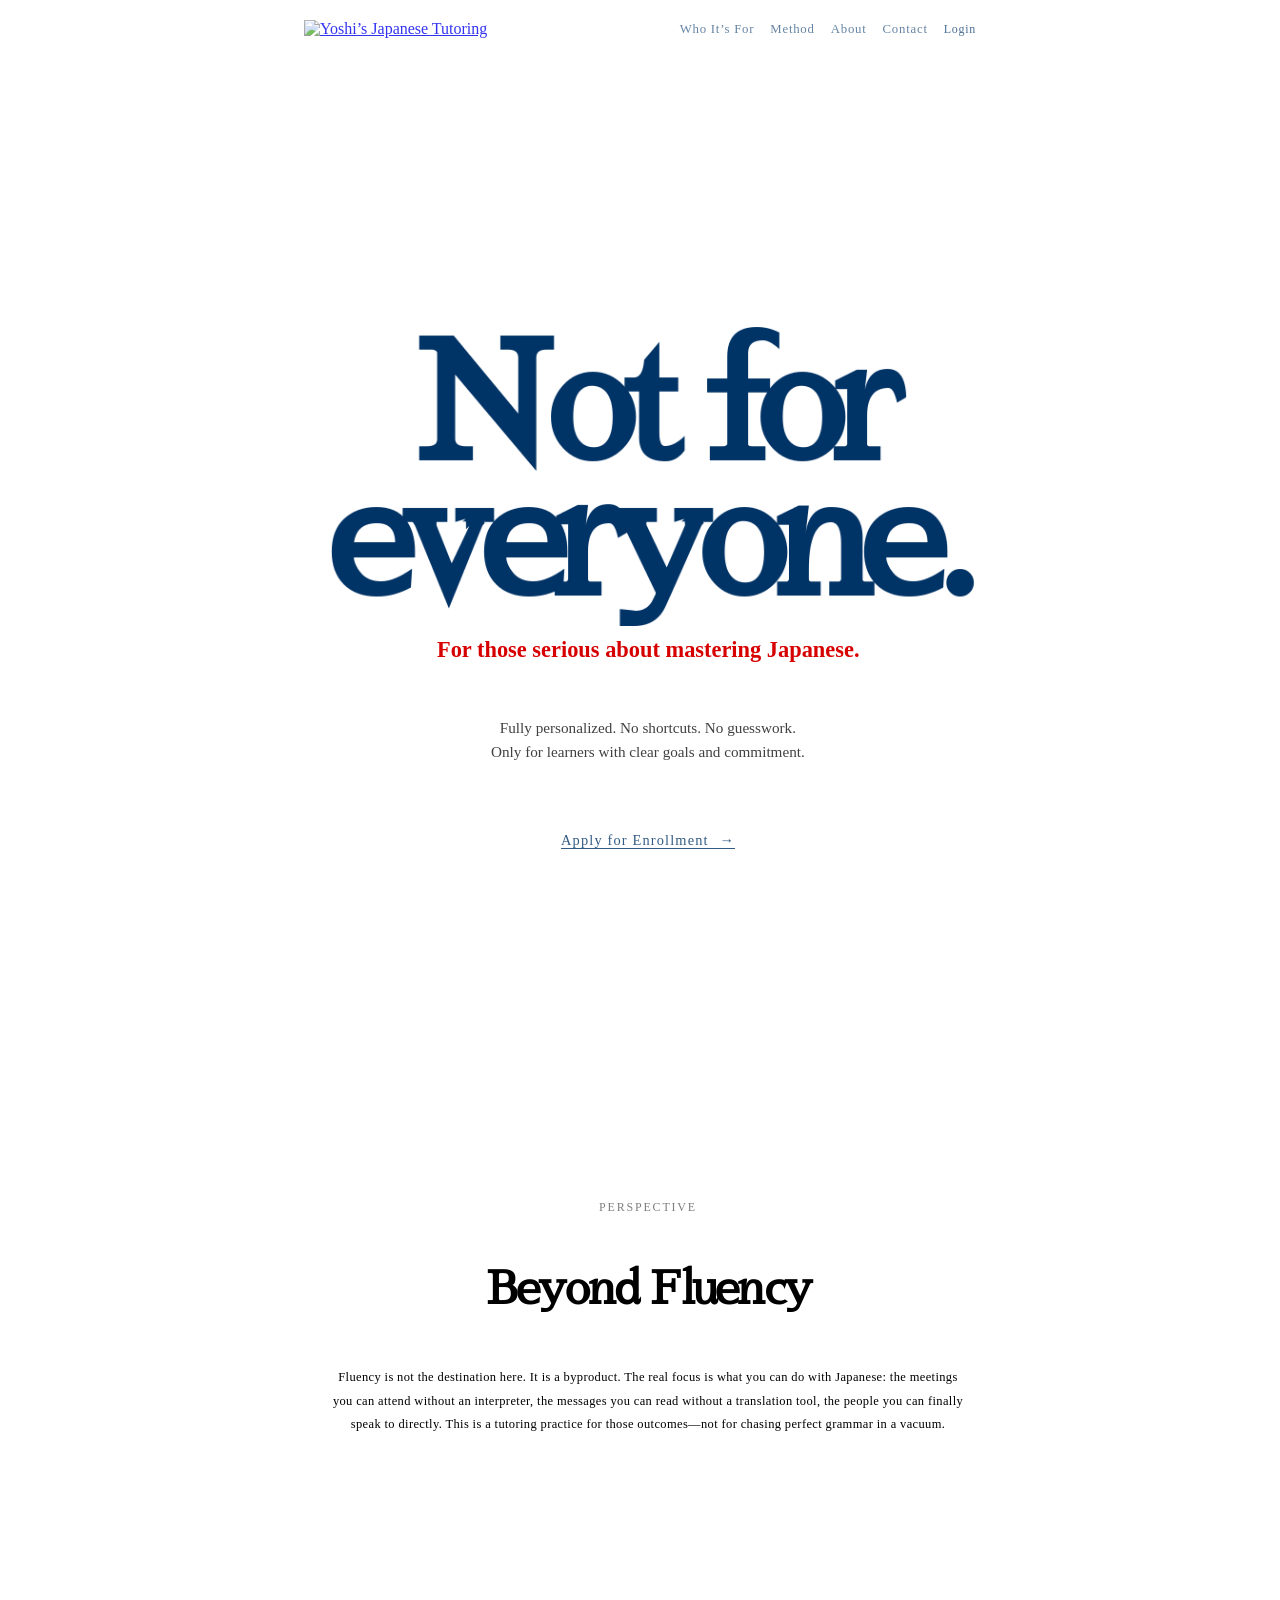
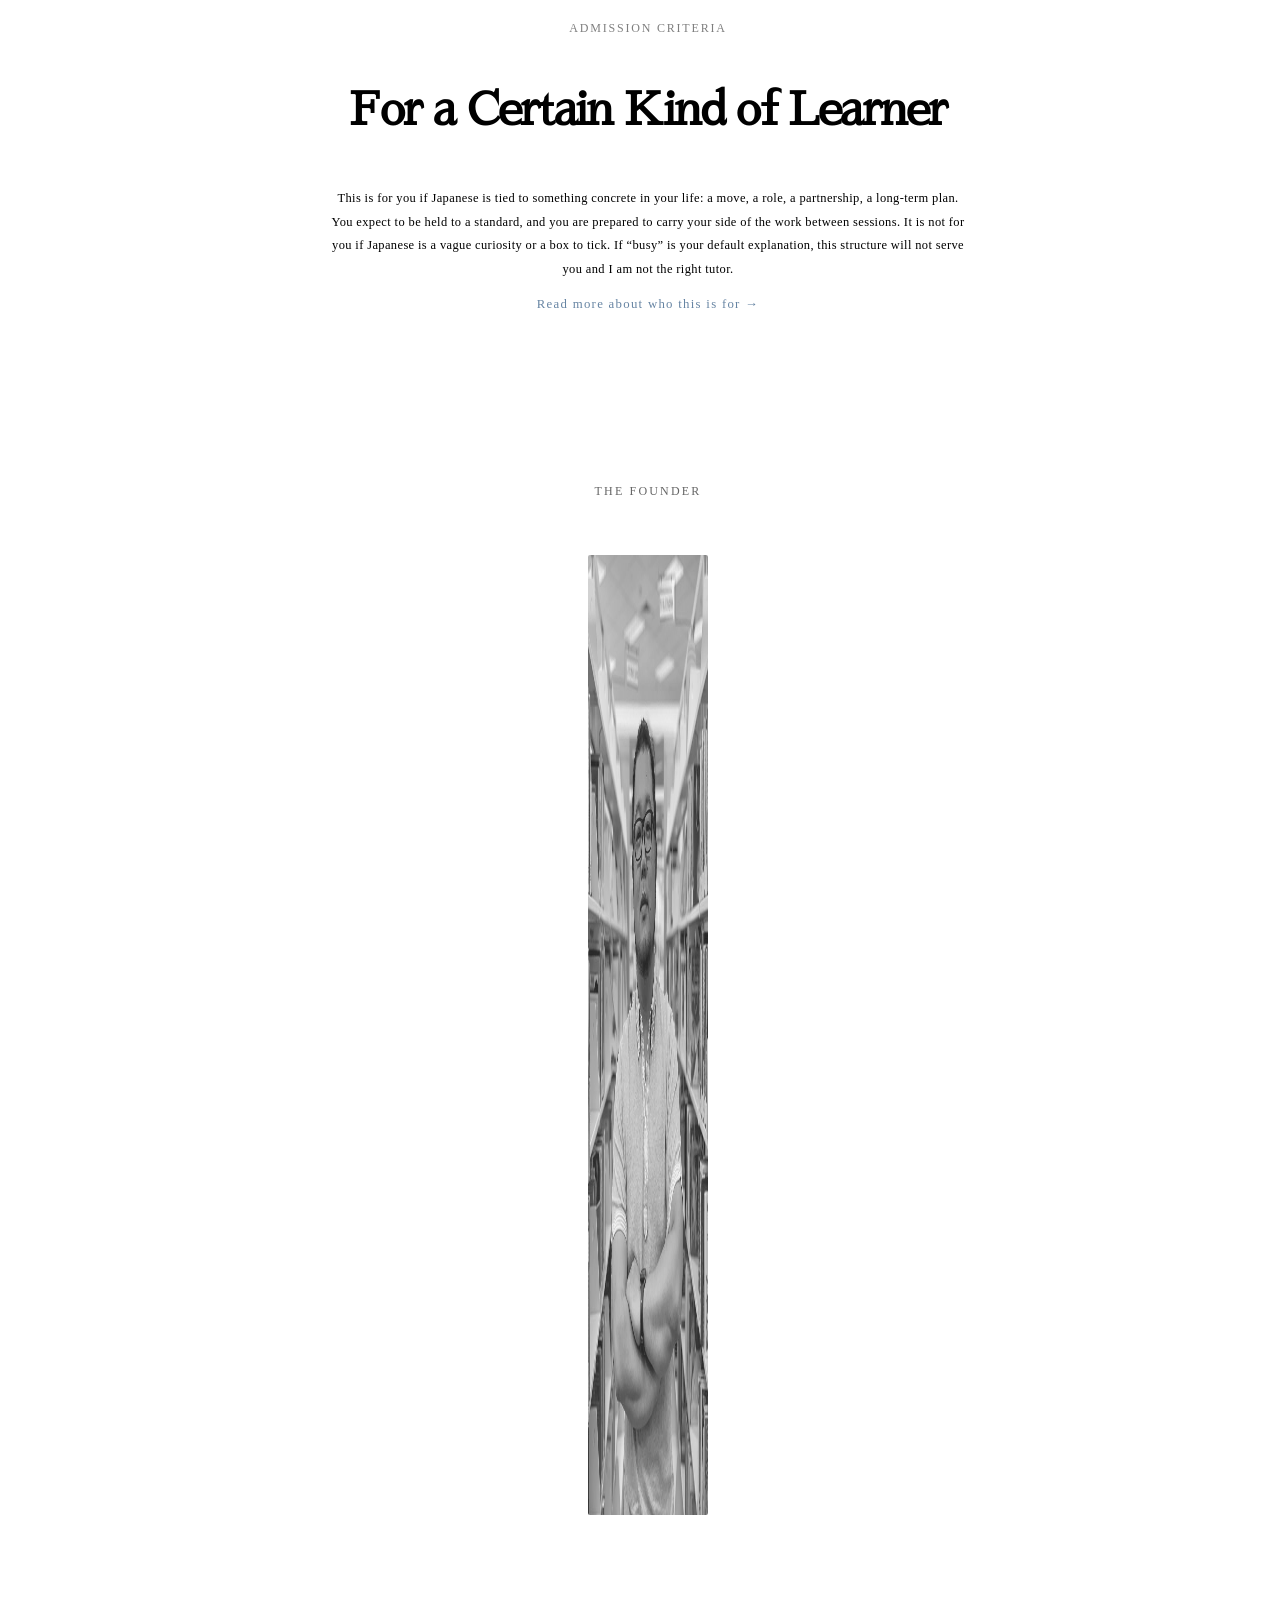
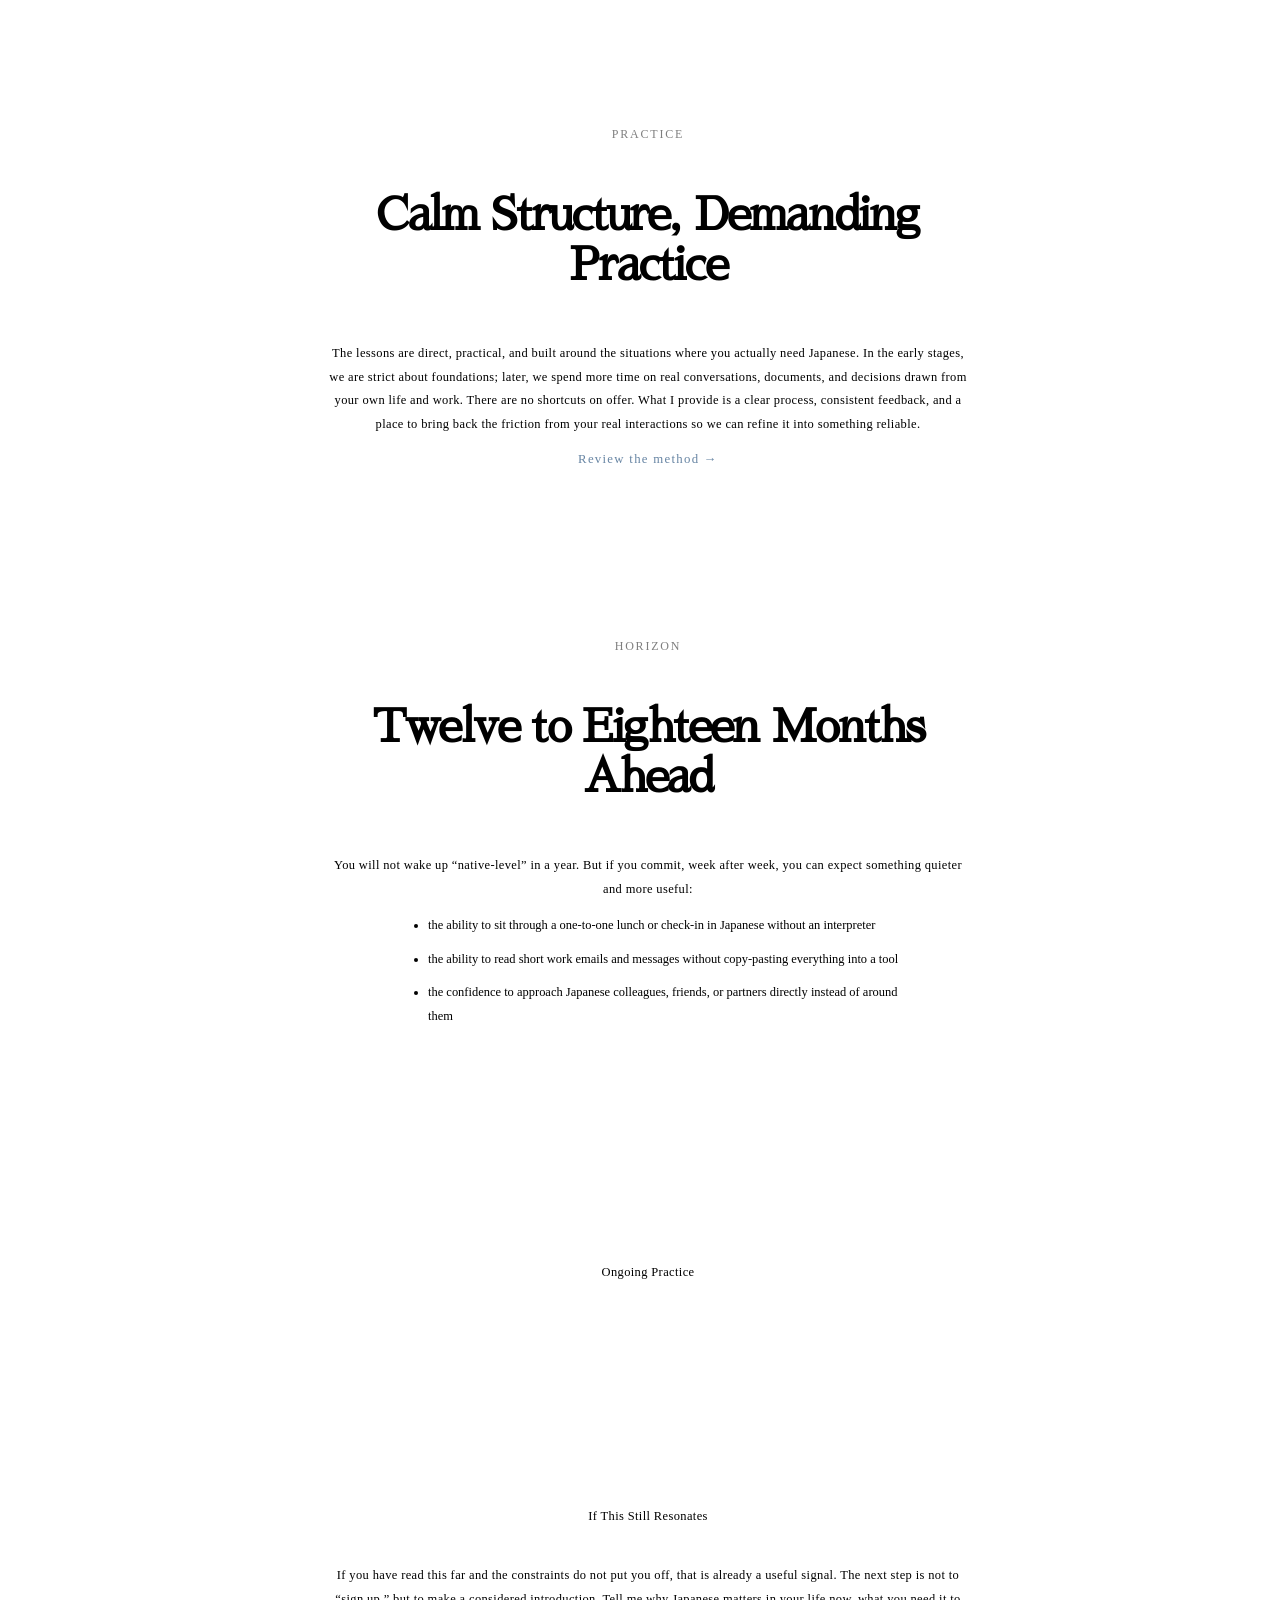
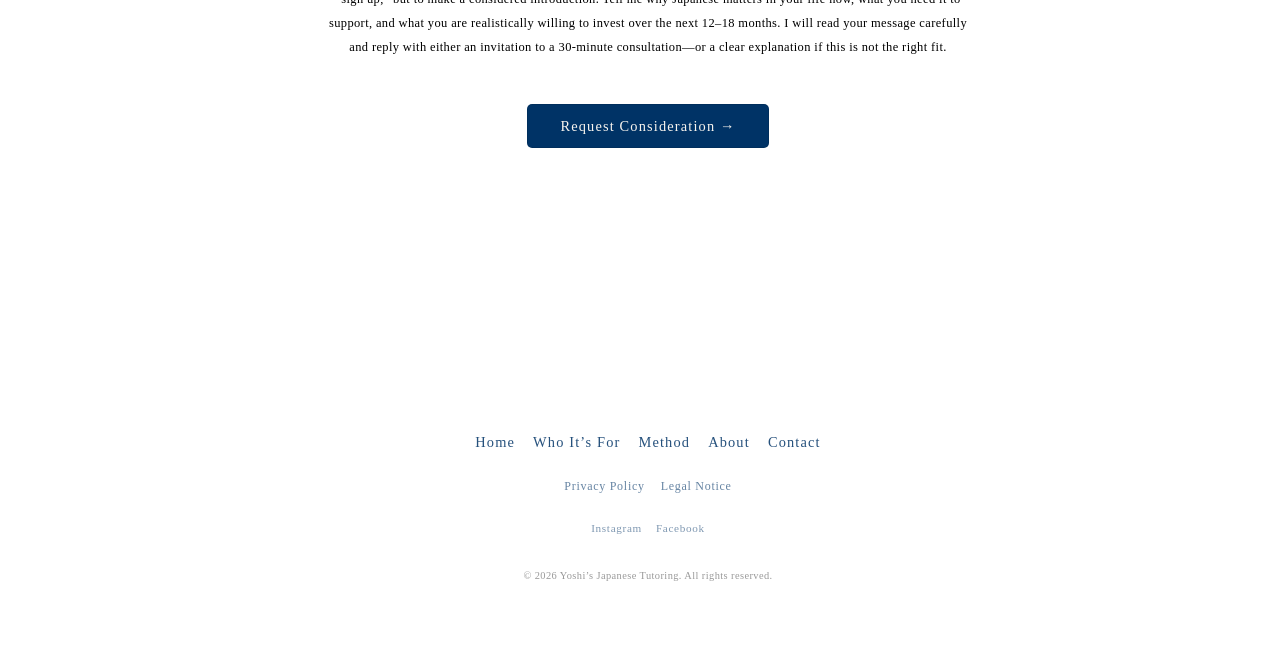
==== commit 671bd7be: "style: update hero symbol styles for better responsiveness and adjust JSON-LD formatting" ====
--- a/index.html
+++ b/index.html
@@ -16,38 +16,37 @@
     <link rel="icon" type="image/svg+xml" href="assets/img/Symbol.svg" />
     <script type="application/ld+json">
         {
-          "@context": "https://schema.org",
-          "@graph": [
-            {
-              "@type": [
-                "LocalBusiness",
-                "EducationalOrganization"
-              ],
-              "@id": "https://nihongomaster.education/#organization",
-              "name": "Yoshi's Japanese Tutoring",
-              "url": "https://nihongomaster.education/",
-              "description": "Executive Japanese language coaching and bespoke Japanese advisory for professionals with clear goals, including Tokyo relocation planning.",
-              "founder": {
-                "@id": "https://nihongomaster.education/#yoshi"
-              },
-              "employee": {
-                "@id": "https://nihongomaster.education/#yoshi"
-              }
-            },
-            {
-              "@type": "Person",
-              "@id": "https://nihongomaster.education/#yoshi",
-              "name": "Yoshi",
-              "jobTitle": "Founder and Japanese Language Coach",
-              "worksFor": {
-                "@id": "https://nihongomaster.education/#organization"
-              },
-              "sameAs": [
-                "https://www.instagram.com/yoshi_japanese_tutor/",
-                "https://www.facebook.com/Yoshi.Japanese.Tutor"
-              ]
-            }
-          ]
+            "@context": "https://schema.org",
+            "@graph": [{
+                    "@type": [
+                        "LocalBusiness",
+                        "EducationalOrganization"
+                    ],
+                    "@id": "https://nihongomaster.education/#organization",
+                    "name": "Yoshi's Japanese Tutoring",
+                    "url": "https://nihongomaster.education/",
+                    "description": "Executive Japanese language coaching and bespoke Japanese advisory for professionals with clear goals, including Tokyo relocation planning.",
+                    "founder": {
+                        "@id": "https://nihongomaster.education/#yoshi"
+                    },
+                    "employee": {
+                        "@id": "https://nihongomaster.education/#yoshi"
+                    }
+                },
+                {
+                    "@type": "Person",
+                    "@id": "https://nihongomaster.education/#yoshi",
+                    "name": "Yoshi",
+                    "jobTitle": "Founder and Japanese Language Coach",
+                    "worksFor": {
+                        "@id": "https://nihongomaster.education/#organization"
+                    },
+                    "sameAs": [
+                        "https://www.instagram.com/yoshi_japanese_tutor/",
+                        "https://www.facebook.com/Yoshi.Japanese.Tutor"
+                    ]
+                }
+            ]
         }
     </script>
 </head>
@@ -61,8 +60,8 @@
             <div class="hero-inner-central">
 
                 <div class="hero-symbol-wrapper">
-                    <img src="assets/img/Symbol.svg" alt="" class="hero-symbol-inline" aria-hidden="true" width="190"
-                        height="190" decoding="async">
+                    <img src="assets/img/Symbol.svg" alt="" class="hero-symbol-inline" aria-hidden="true"
+                        decoding="async">
                 </div>
 
                 <h1 class="hero-title-max">Not for everyone.</h1>
@@ -126,8 +125,8 @@
                     <div class="mono-heading-group">
                         <span class="mono-eyebrow">THE FOUNDER</span>
                     </div>
-                    <img src="/assets/img/The Coach.JPG" alt="Yoshi" class="portrait-img"
-                        loading="lazy" decoding="async" width="960" height="960"
+                    <img src="/assets/img/The Coach.JPG" alt="Yoshi" class="portrait-img" loading="lazy"
+                        decoding="async" width="960" height="960"
                         style="max-width: 100%; width: 120px; filter: grayscale(100%); opacity: 0.85; margin: 40px auto 40px; display: block; border-radius: 2px;">
                 </div>
 
@@ -210,4 +209,4 @@
       NOTE: The header navigation section is loaded dynamically via layout.js.
       If the Login link existed here as a static <a> tag, the following change would apply:
       <a href="#" class="header-login">Login</a>
-    -->
+    -->
--- a/assets/style.css
+++ b/assets/style.css
@@ -57,11 +57,13 @@
      z-index: 0;
  }
 
- .hero-symbol-inline {
-     width: 1000px;
-     opacity: 1;
-     /* 初期はフル表示 */
- }
+.hero-symbol-inline {
+    width: 1000px;
+    max-width: none;
+    height: auto;
+    opacity: 1;
+    /* 初期はフル表示 */
+}
 
  /* ===== H1（支配レイヤー） ===== */
  .hero-title-max {
@@ -1349,6 +1351,7 @@
      .hero-symbol-inline {
          width: 135vw;
          max-width: 800px;
+         height: auto;
      }
 
      .header-logo {
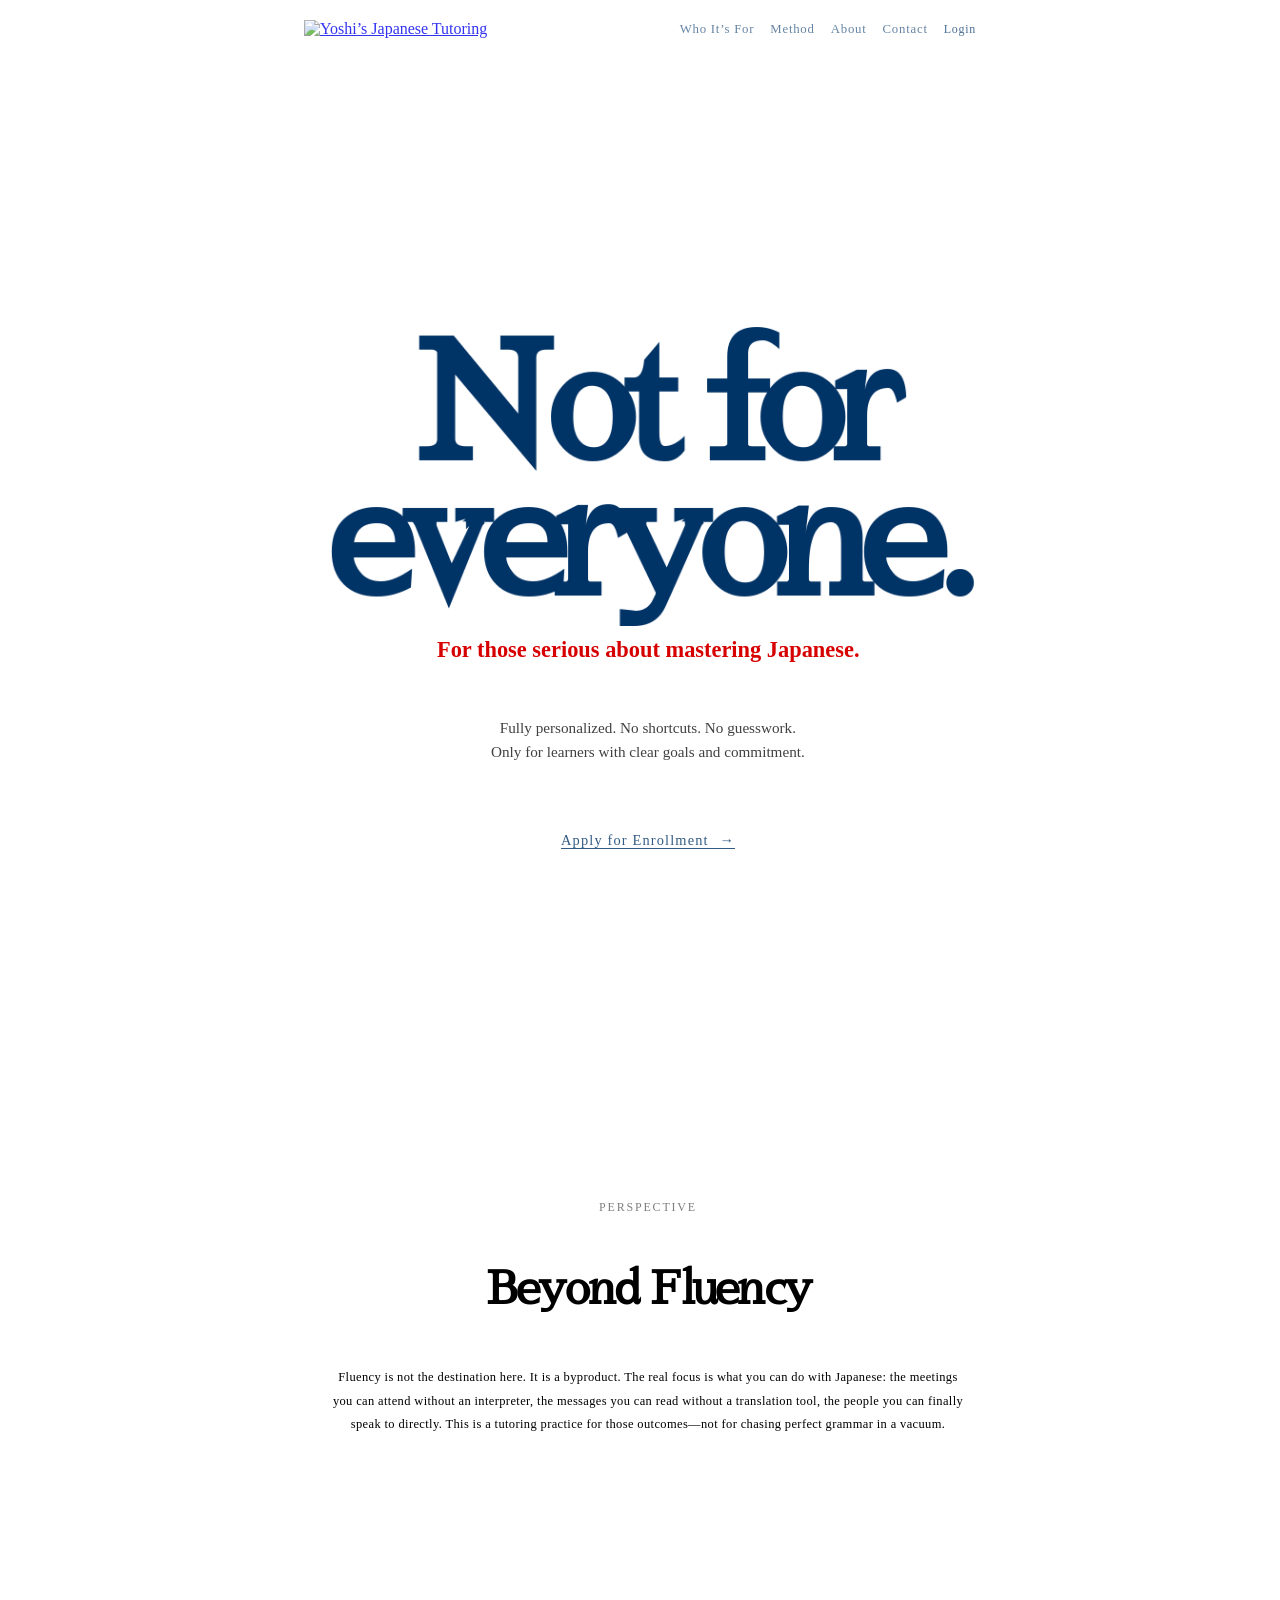
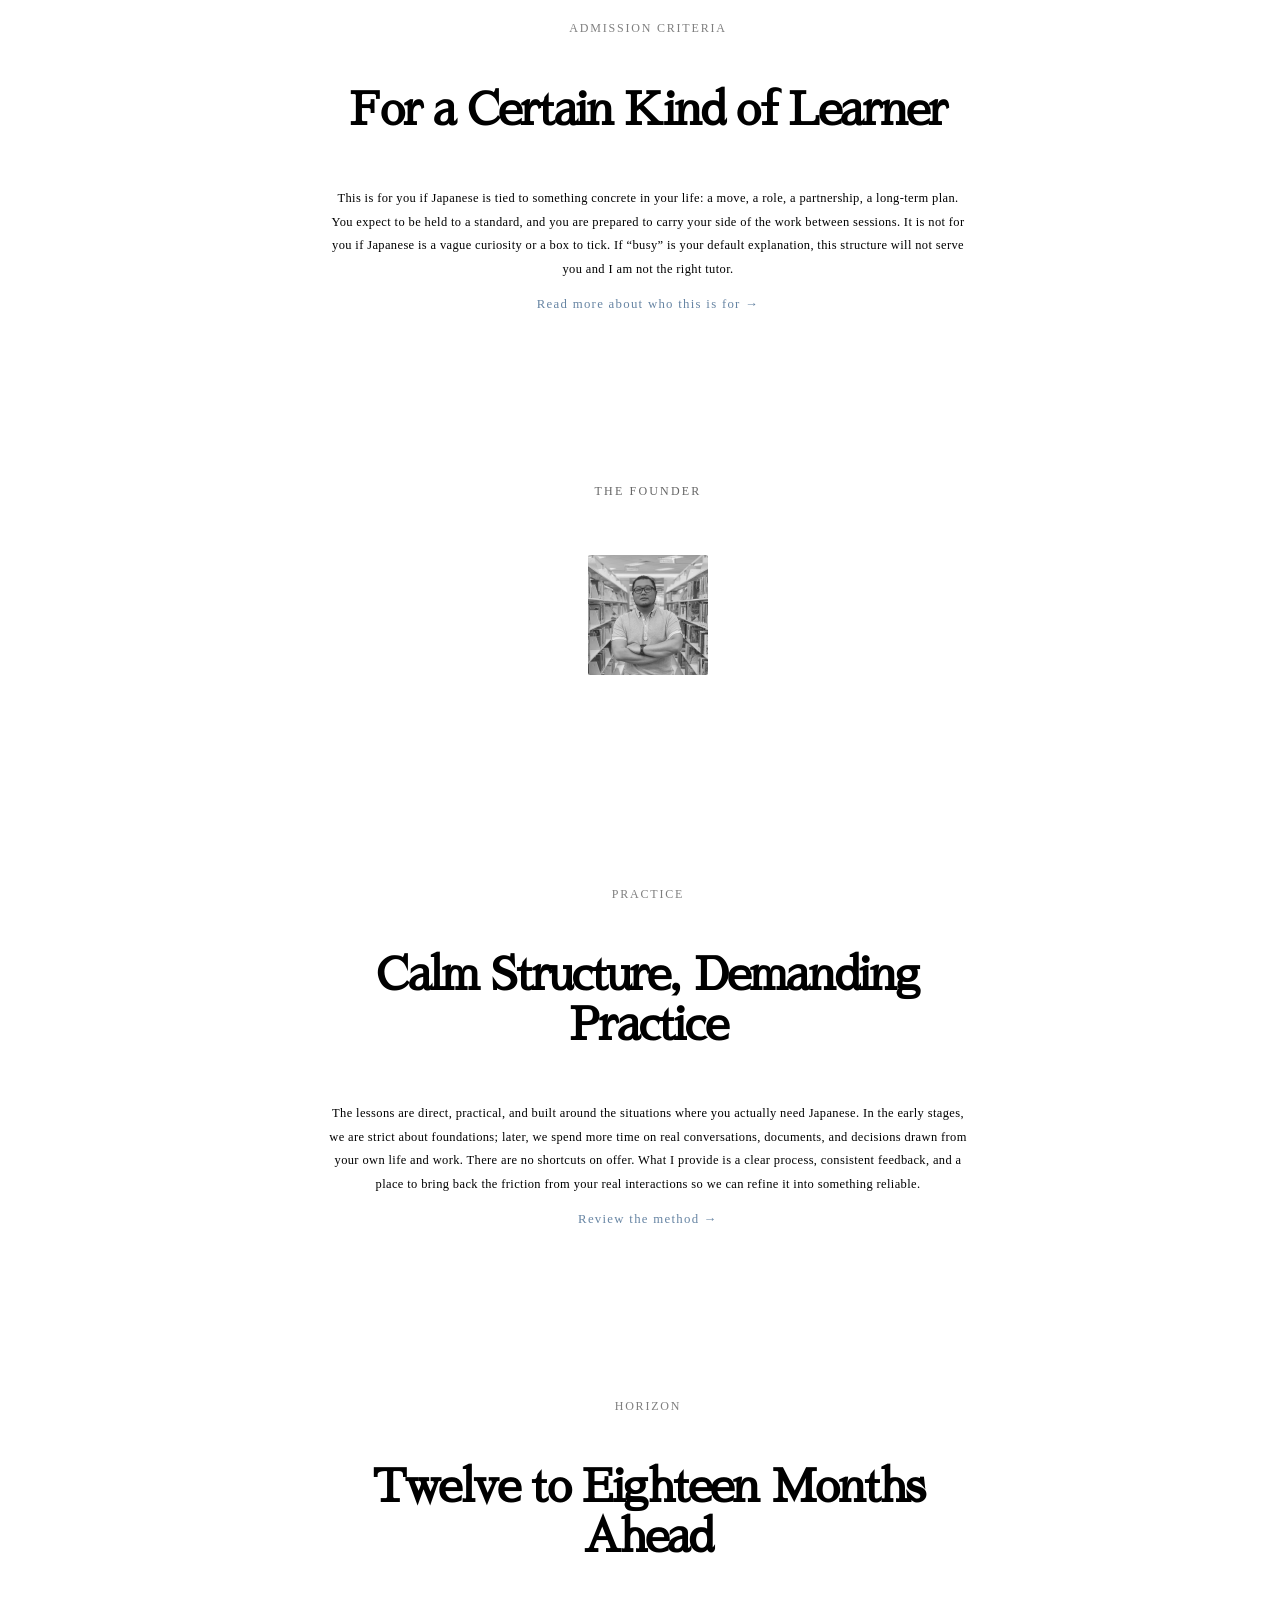
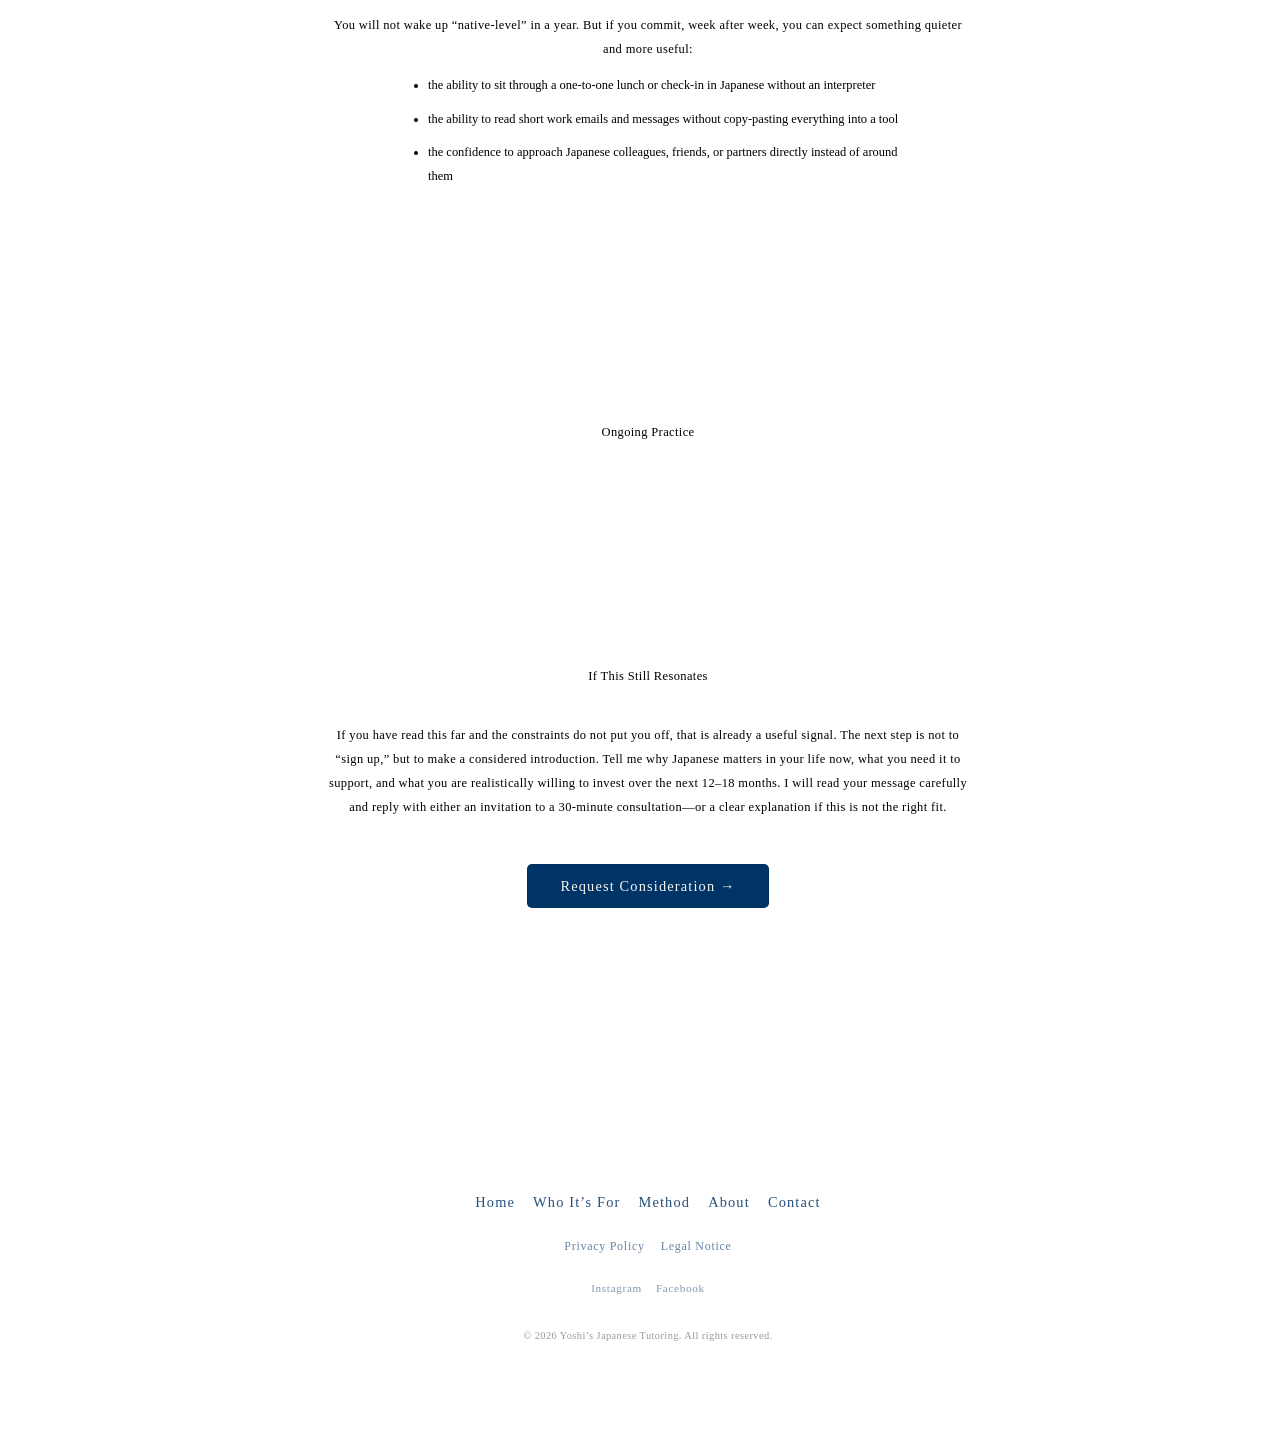
==== commit 9a67cd33: "fix: remove width and height attributes from images for better responsiveness" ====
--- a/index.html
+++ b/index.html
@@ -126,7 +126,7 @@
                         <span class="mono-eyebrow">THE FOUNDER</span>
                     </div>
                     <img src="/assets/img/The Coach.JPG" alt="Yoshi" class="portrait-img" loading="lazy"
-                        decoding="async" width="960" height="960"
+                        decoding="async"
                         style="max-width: 100%; width: 120px; filter: grayscale(100%); opacity: 0.85; margin: 40px auto 40px; display: block; border-radius: 2px;">
                 </div>
 
@@ -209,4 +209,4 @@
       NOTE: The header navigation section is loaded dynamically via layout.js.
       If the Login link existed here as a static <a> tag, the following change would apply:
       <a href="#" class="header-login">Login</a>
-    -->+    -->
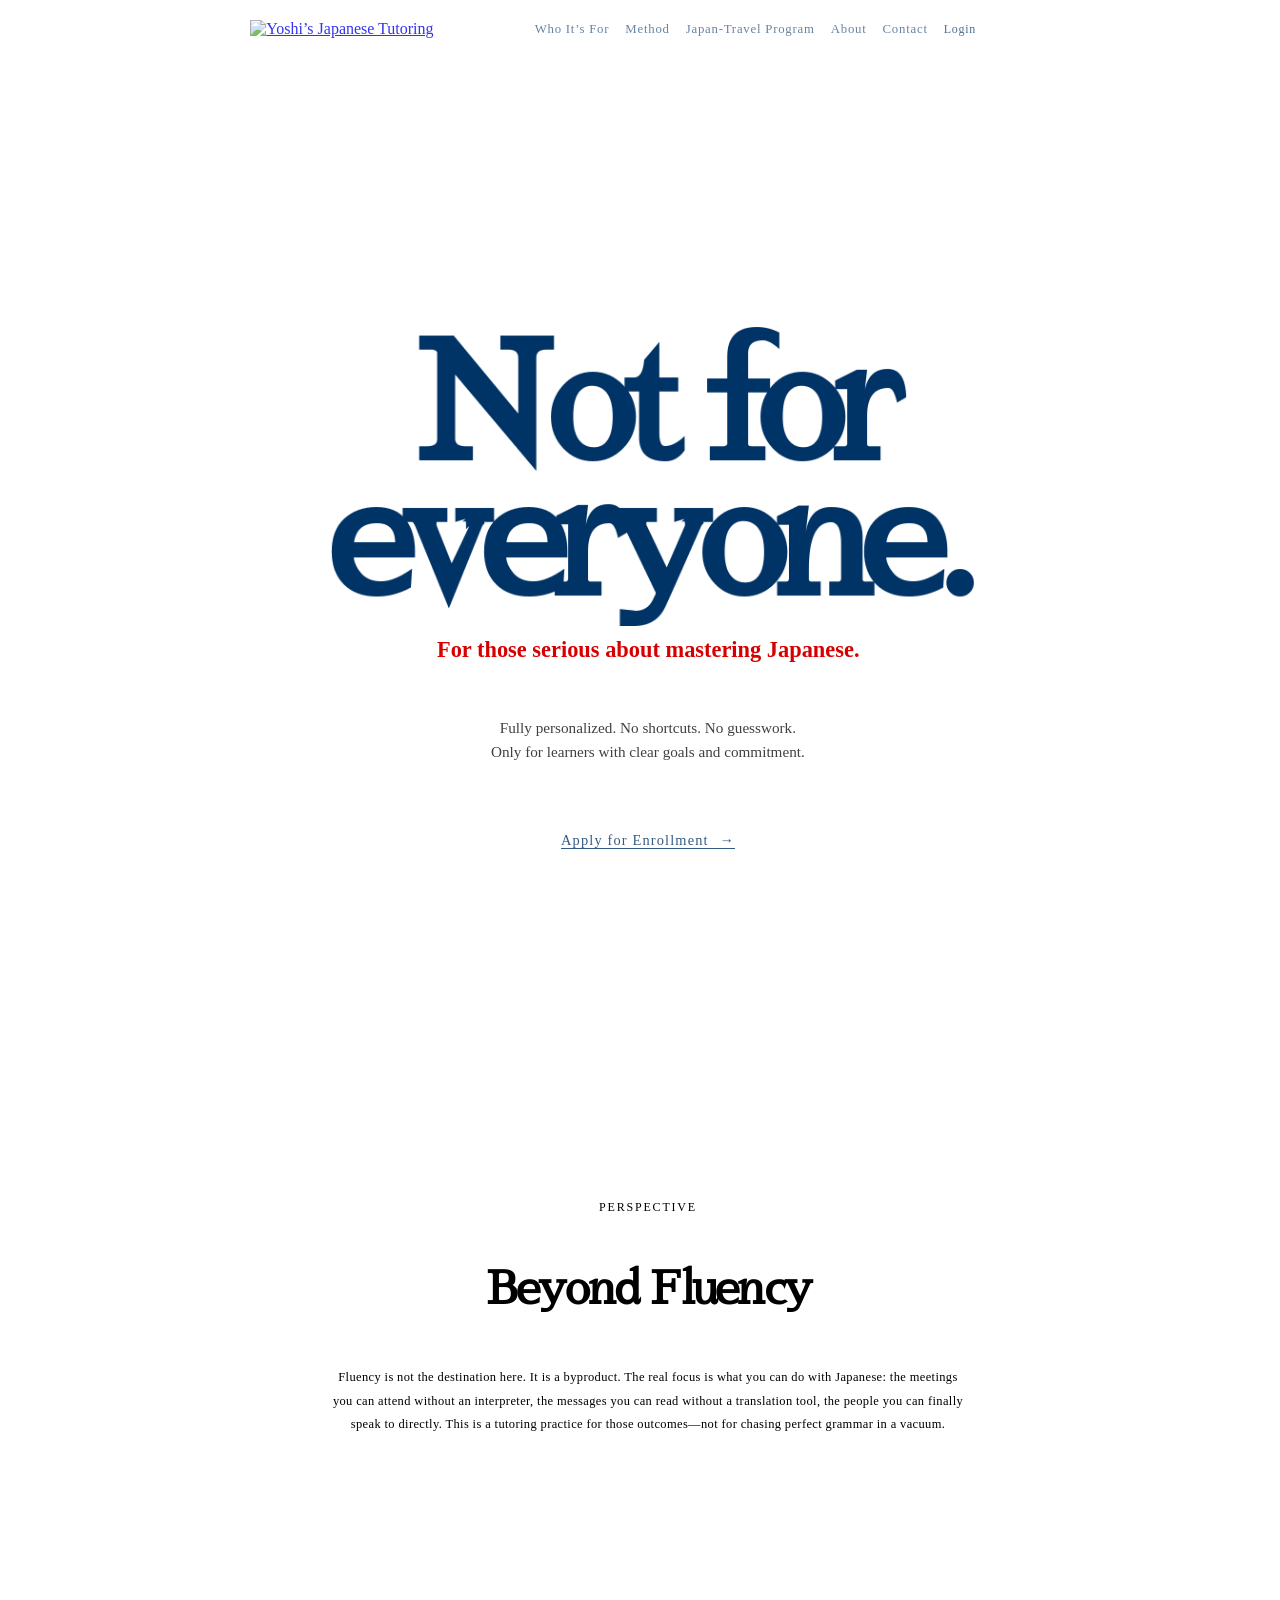
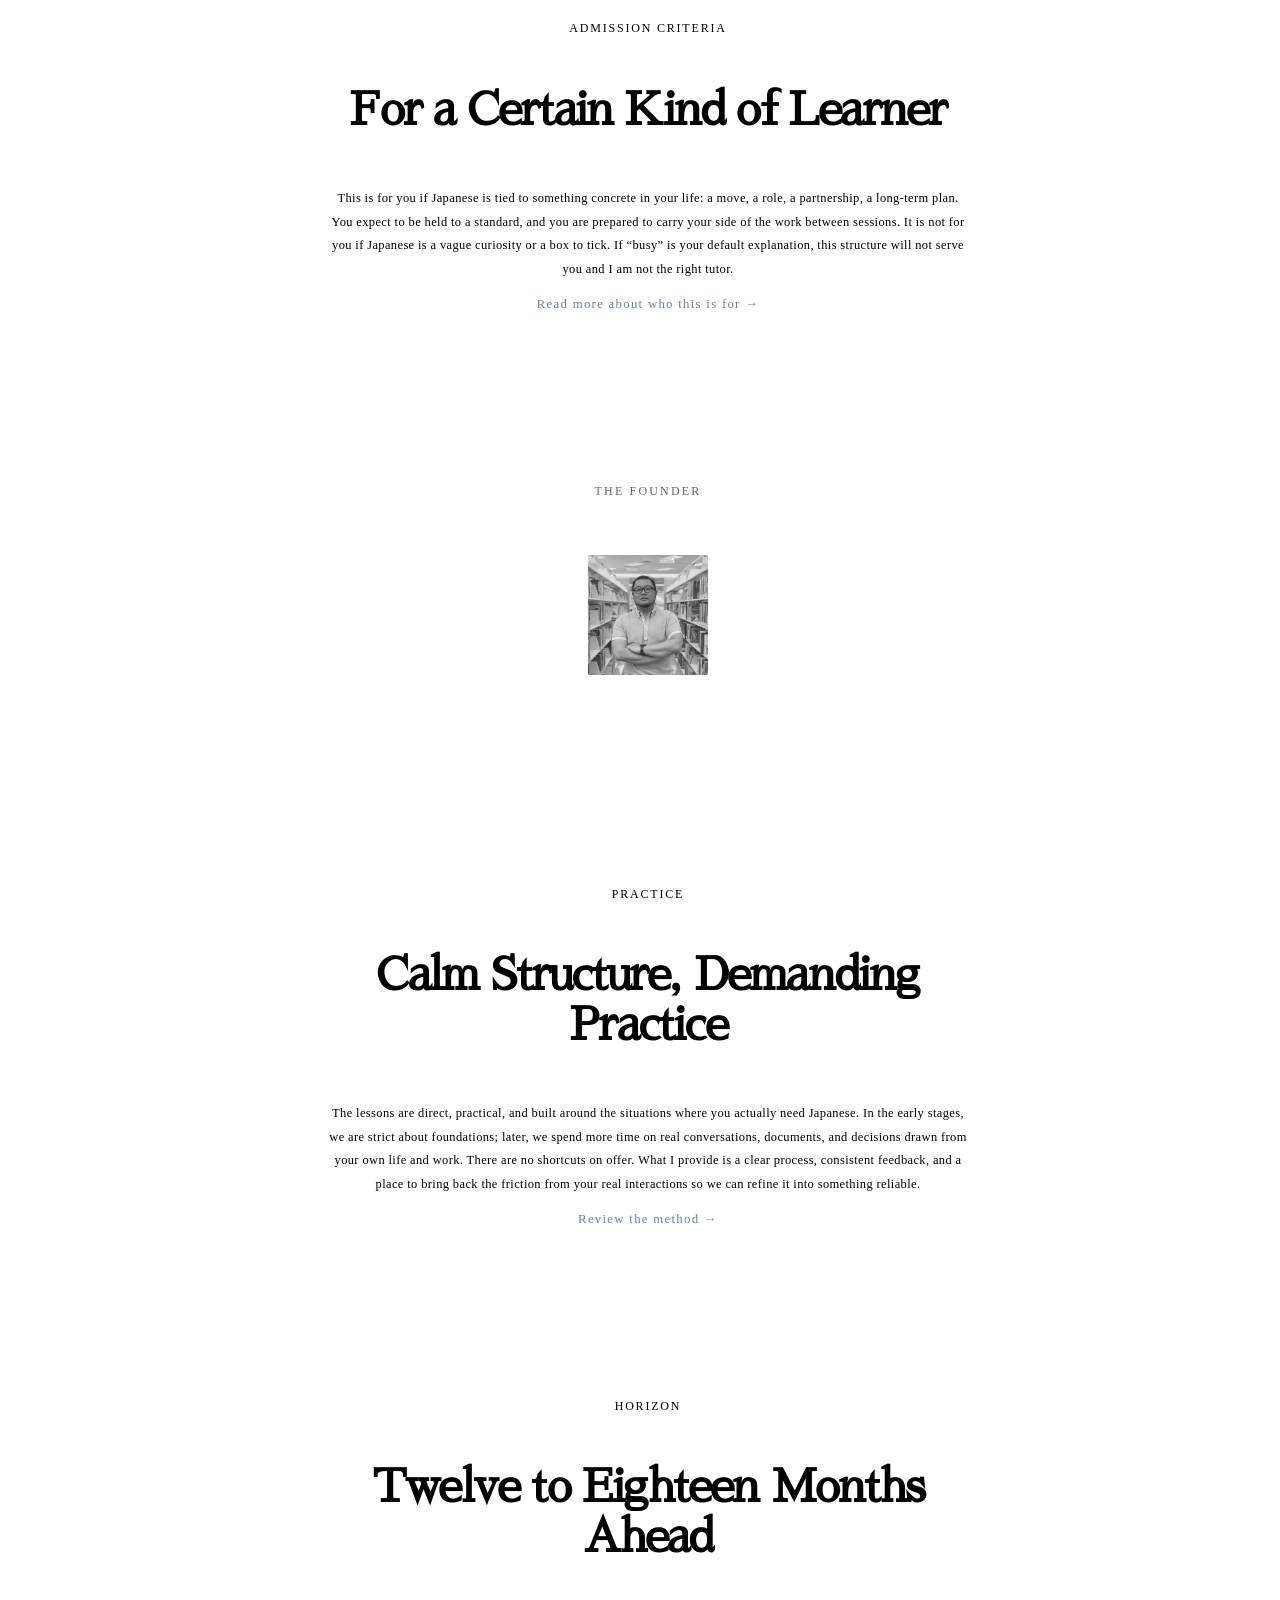
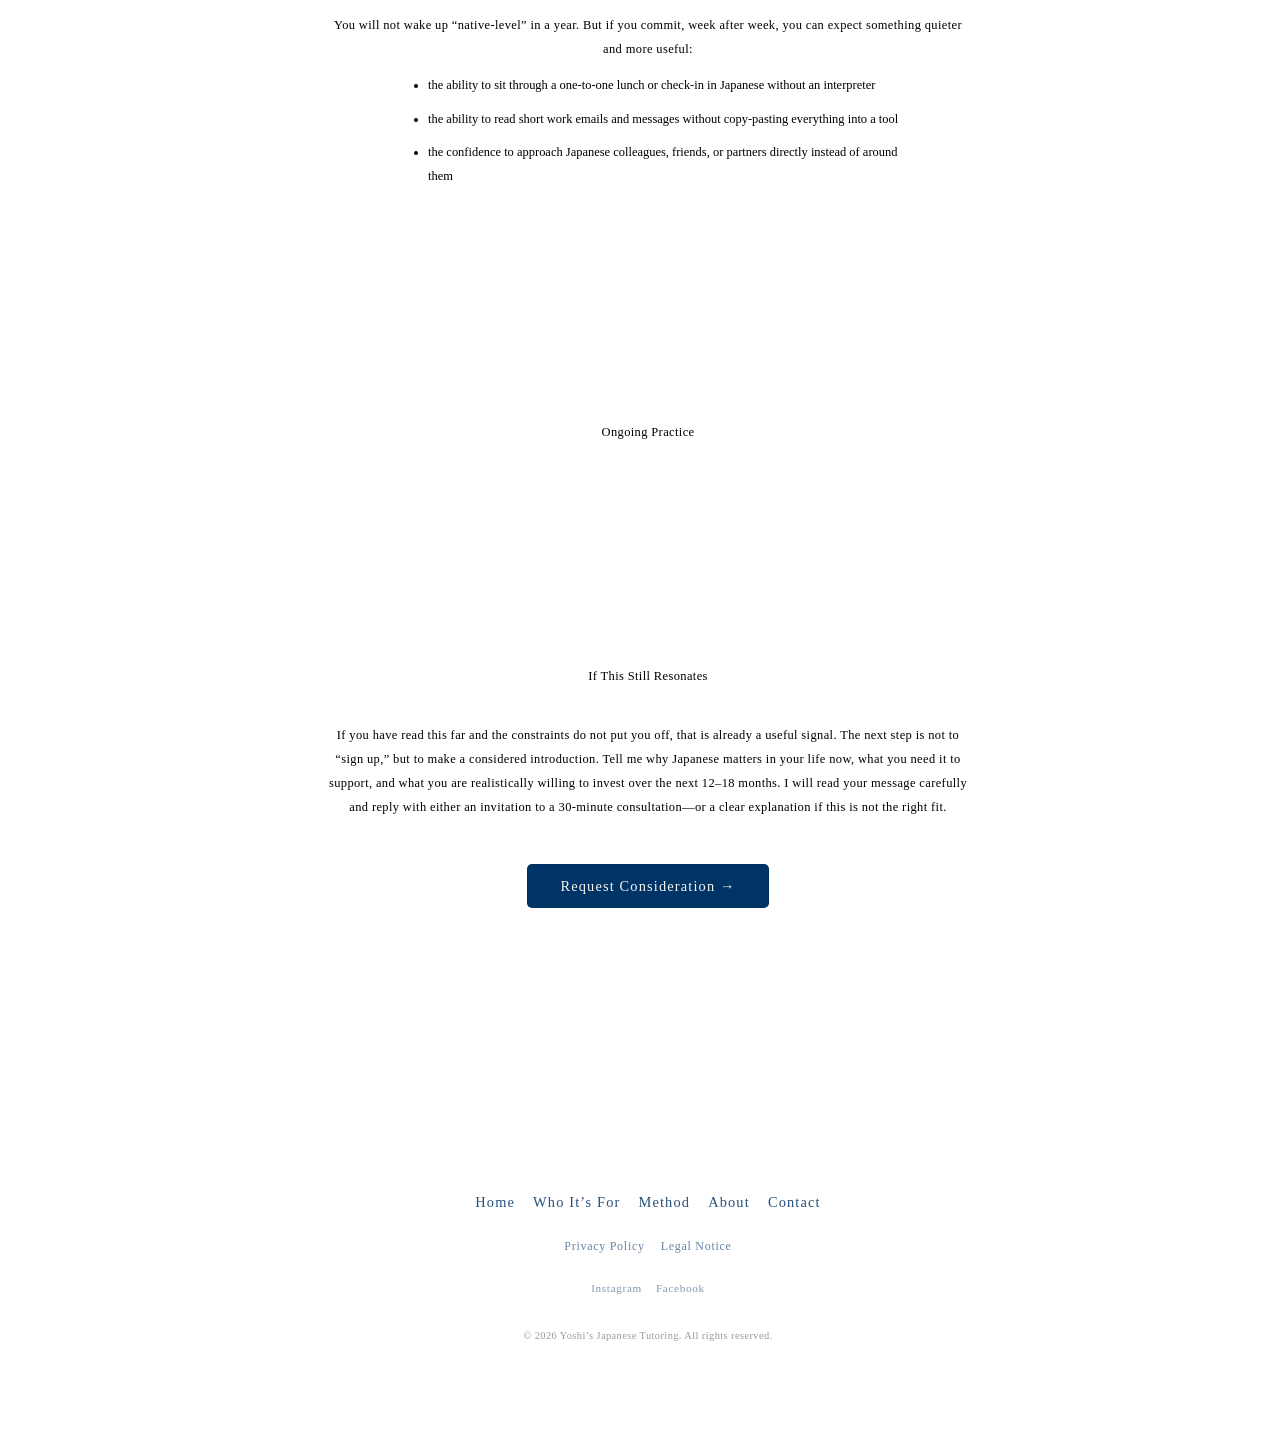
==== commit 2f194b1c: "feat: integrate Google Analytics tracking across multiple pages" ====
--- a/index.html
+++ b/index.html
@@ -2,6 +2,15 @@
 <html lang="en">
 
 <head>
+    <!-- Google tag (gtag.js) -->
+    <script async src="https://www.googletagmanager.com/gtag/js?id=G-0JSZXJG6EQ"></script>
+    <script>
+        window.dataLayer = window.dataLayer || [];
+        function gtag() { dataLayer.push(arguments); }
+        gtag('js', new Date());
+
+        gtag('config', 'G-0JSZXJG6EQ');
+    </script>
     <meta charset="UTF-8" />
     <meta name="viewport" content="width=device-width, initial-scale=1.0" />
     <title>Executive Japanese Language Coaching | Yoshi’s Japanese Tutoring</title>
@@ -76,7 +85,8 @@
                 </div>
 
                 <div class="hero-cta-area-central">
-                    <a href="/contact.html" class="cta-link-central">
+                    <a href="/contact.html" class="cta-link-central"
+                        onclick="gtag('event', 'cta_click', { 'button_name': 'home_apply_for_enrollment_hero' });">
                         Apply for Enrollment <span class="cta-arrow">→</span>
                     </a>
                 </div>
@@ -187,7 +197,8 @@
                         either an invitation to a 30-minute consultation—or a clear explanation if this is not the right
                         fit.
                     </p>
-                    <a href="/contact.html" class="mono-btn" style="margin-top: 32px; display: inline-block;">
+                    <a href="/contact.html" class="mono-btn" style="margin-top: 32px; display: inline-block;"
+                        onclick="gtag('event', 'cta_click', { 'button_name': 'home_request_consideration_footer' });">
                         Request Consideration →
                     </a>
                 </div>
--- a/assets/style.css
+++ b/assets/style.css
@@ -57,13 +57,13 @@
      z-index: 0;
  }
 
-.hero-symbol-inline {
-    width: 1000px;
-    max-width: none;
-    height: auto;
-    opacity: 1;
-    /* 初期はフル表示 */
-}
+ .hero-symbol-inline {
+     width: 1000px;
+     max-width: none;
+     height: auto;
+     opacity: 1;
+     /* 初期はフル表示 */
+ }
 
  /* ===== H1（支配レイヤー） ===== */
  .hero-title-max {
@@ -353,6 +353,10 @@
  .reveal h2:not(.is-visible),
  .reveal h3:not(.is-visible),
  .reveal .eyebrow:not(.is-visible),
+ .reveal .mono-eyebrow:not(.is-visible),
+ .reveal .sub-title:not(.is-visible),
+ p.reveal:not(.is-visible),
+ li.reveal:not(.is-visible),
  .reveal p:not(.is-visible),
  .reveal li:not(.is-visible),
  .reveal .mono-stack>*:not(.is-visible),
@@ -370,7 +374,9 @@
  /* headings: slower, earlier */
  .reveal h2.is-visible,
  .reveal h3.is-visible,
- .reveal .eyebrow.is-visible {
+ .reveal .eyebrow.is-visible,
+ .reveal .mono-eyebrow.is-visible,
+ .reveal .sub-title.is-visible {
      opacity: 1;
      transform: translateY(0);
      transition: opacity 1.2s cubic-bezier(0.2, 0, 0, 1),
@@ -380,6 +386,8 @@
  /* body: slightly later, same easing */
  .reveal p.is-visible,
  .reveal li.is-visible,
+ p.reveal.is-visible,
+ li.reveal.is-visible,
  .reveal .mono-stack>*.is-visible,
  .reveal .value-highlight.is-visible {
      opacity: 1;
@@ -398,6 +406,8 @@
 
      .reveal h2.is-visible,
      .reveal h3.is-visible,
+     .reveal .mono-eyebrow.is-visible,
+     .reveal .sub-title.is-visible,
      .reveal p.is-visible,
      .reveal li.is-visible,
      .reveal .mono-stack>*.is-visible {
@@ -431,6 +441,32 @@
      display: flex;
      justify-content: space-between;
      align-items: center;
+ }
+
+ .header-left {
+     margin-left: -8%;
+     margin-right: -2%;
+ }
+
+ .nav-combo {
+     margin-left: 5%;
+ }
+
+ .header-link-two-line {
+     display: inline-block;
+     max-width: 10.2rem;
+     white-space: normal;
+     word-break: keep-all;
+     overflow-wrap: break-word;
+     text-align: center;
+ }
+
+ .nav-default {
+     flex-wrap: nowrap;
+ }
+
+ .nav-default .header-link {
+     flex-shrink: 0;
  }
 
  /* ロゴ */
@@ -1092,96 +1128,96 @@
      opacity: 0.6;
  }
 
-.mono-policy-box .mono-strong {
-    font-size: 0.95rem;
-    line-height: 1.8;
-    letter-spacing: 0.02em;
-}
-
-/* ===== DASHBOARD PAYMENT ACTION BLOCK ===== */
-
-.mono-payment-intro {
-    max-width: 640px;
-    font-size: 1rem;
-    letter-spacing: 0.01em;
-    opacity: 0.92;
-}
-
-.mono-payment-box {
-    width: 100%;
-    max-width: 640px;
-    margin: 8px auto 0;
-    padding: 1.3rem 1.4rem;
-    background: rgba(0, 0, 0, 0.02);
-    border: 1px solid rgba(0, 0, 0, 0.06);
-    border-radius: 6px;
-    display: flex;
-    flex-direction: column;
-    gap: 14px;
-}
-
-.mono-payment-method {
-    width: 100%;
-    display: flex;
-    flex-direction: column;
-    align-items: flex-start;
-    gap: 8px;
-}
-
-.mono-payment-label {
-    margin: 0;
-    font-size: 0.75rem;
-    letter-spacing: 0.14em;
-    text-transform: uppercase;
-    opacity: 0.55;
-}
-
-.mono-selectable {
-    margin: 0;
-    font-size: 1.2rem;
-    line-height: 1.4;
-    letter-spacing: 0.01em;
-    user-select: all;
-    cursor: pointer;
-}
-
-.mono-payment-divider {
-    width: 100%;
-    height: 1px;
-    background: rgba(0, 0, 0, 0.06);
-}
-
-/* セッション注意ブロック */
-.session-note {
-    margin-top: 64px;
-    padding-top: 24px;
-    border-top: 1px solid rgba(0, 0, 0, 0.06);
-}
-
-/* 小さな導入 */
-.session-note-eyebrow {
-    font-size: 0.7rem;
-    letter-spacing: 0.16em;
-    opacity: 0.45;
-    margin-bottom: 12px;
-}
-
-/* 本文 */
-.session-note-body {
-    font-size: 0.95rem;
-    line-height: 1.6;
-    letter-spacing: 0.02em;
-    margin-bottom: 6px;
-}
-
-/* Meet linkの行をほんのわずかに強調 */
-.session-note-body:first-of-type {
-    font-weight: 500;
-}
-
-
-/* ===== MOBILE FIRST UX TUNING ===== */
-@media (max-width: 768px) {
+ .mono-policy-box .mono-strong {
+     font-size: 0.95rem;
+     line-height: 1.8;
+     letter-spacing: 0.02em;
+ }
+
+ /* ===== DASHBOARD PAYMENT ACTION BLOCK ===== */
+
+ .mono-payment-intro {
+     max-width: 640px;
+     font-size: 1rem;
+     letter-spacing: 0.01em;
+     opacity: 0.92;
+ }
+
+ .mono-payment-box {
+     width: 100%;
+     max-width: 640px;
+     margin: 8px auto 0;
+     padding: 1.3rem 1.4rem;
+     background: rgba(0, 0, 0, 0.02);
+     border: 1px solid rgba(0, 0, 0, 0.06);
+     border-radius: 6px;
+     display: flex;
+     flex-direction: column;
+     gap: 14px;
+ }
+
+ .mono-payment-method {
+     width: 100%;
+     display: flex;
+     flex-direction: column;
+     align-items: flex-start;
+     gap: 8px;
+ }
+
+ .mono-payment-label {
+     margin: 0;
+     font-size: 0.75rem;
+     letter-spacing: 0.14em;
+     text-transform: uppercase;
+     opacity: 0.55;
+ }
+
+ .mono-selectable {
+     margin: 0;
+     font-size: 1.2rem;
+     line-height: 1.4;
+     letter-spacing: 0.01em;
+     user-select: all;
+     cursor: pointer;
+ }
+
+ .mono-payment-divider {
+     width: 100%;
+     height: 1px;
+     background: rgba(0, 0, 0, 0.06);
+ }
+
+ /* セッション注意ブロック */
+ .session-note {
+     margin-top: 64px;
+     padding-top: 24px;
+     border-top: 1px solid rgba(0, 0, 0, 0.06);
+ }
+
+ /* 小さな導入 */
+ .session-note-eyebrow {
+     font-size: 0.7rem;
+     letter-spacing: 0.16em;
+     opacity: 0.45;
+     margin-bottom: 12px;
+ }
+
+ /* 本文 */
+ .session-note-body {
+     font-size: 0.95rem;
+     line-height: 1.6;
+     letter-spacing: 0.02em;
+     margin-bottom: 6px;
+ }
+
+ /* Meet linkの行をほんのわずかに強調 */
+ .session-note-body:first-of-type {
+     font-weight: 500;
+ }
+
+
+ /* ===== MOBILE FIRST UX TUNING ===== */
+ @media (max-width: 768px) {
 
      /* --- HERO TYPOGRAPHY --- */
      .hero-title-max {
@@ -1342,6 +1378,14 @@
          text-align: left;
      }
 
+     .travel-page .nav-default .header-link,
+     .travel-page .nav-private .header-link {
+         font-family: 'Source Han Sans', 'Noto Sans JP', sans-serif;
+         font-size: 0.95rem;
+         font-weight: 400;
+         letter-spacing: 0.08em;
+     }
+
      .header-inner {
          gap: 12px;
          padding: 20px 6vw;
@@ -1358,3 +1402,589 @@
          height: 75px;
      }
  }
+
+ /* ===== JAPAN TRAVEL LP ===== */
+
+ .travel-page {
+     margin: 0;
+     background: #fff;
+     color: #222222;
+     font-family: 'Source Han Sans', 'Noto Sans JP', sans-serif;
+     scroll-behavior: smooth;
+ }
+
+ .travel-page button,
+ .travel-page input,
+ .travel-page select,
+ .travel-page textarea {
+     font: inherit;
+     color: inherit;
+ }
+
+ .travel-page .mono-btn {
+     color: #f7f4ee;
+ }
+
+ .travel-page h1,
+ .travel-page h2,
+ .travel-page h3,
+ .travel-page .mono-heading,
+ .travel-page .serif-title,
+ .travel-page .hero-title-max,
+ .travel-page .hero-title-sub-central,
+ .travel-page .travel-syllabus .session h3 {
+     font-family: 'Sawarabi Mincho', 'Noto Serif JP', serif;
+     color: var(--navy);
+ }
+
+ .travel-page .site-header,
+ .travel-page .site-header a,
+ .travel-page .site-header .header-link,
+ .travel-page .nav-link {
+     font-family: 'Source Han Sans', 'Noto Sans JP', sans-serif;
+ }
+
+ .travel-page .site-header .header-link {
+     font-size: 0.8rem;
+     font-weight: 400;
+     letter-spacing: 0.06em;
+ }
+
+ .travel-page .sub-title {
+     display: block;
+     margin-bottom: 0.5rem;
+     font-size: 0.9em;
+     font-style: italic;
+     color: #333333;
+ }
+
+ .travel-page main {
+     position: relative;
+ }
+
+ .travel-page strong {
+     font-weight: 700;
+     color: var(--navy);
+ }
+
+ .travel-page .section {
+     scroll-margin-top: 120px;
+ }
+
+ .travel-block {
+     scroll-margin-top: 120px;
+ }
+
+ .travel-hero {
+     min-height: calc(100svh + 125px);
+     padding-top: 125px;
+     padding-bottom: 0;
+ }
+
+ .travel-hero-inner {
+     width: min(88%, 860px);
+     min-height: calc(100svh - 88px);
+     padding-top: clamp(92px, 12vh, 120px);
+     padding-bottom: clamp(40px, 6vh, 60px);
+     justify-content: space-between;
+     transform: none;
+ }
+
+ .travel-hero-copy-block {
+     width: 100%;
+     margin: auto 0;
+     transform: translateY(-10px);
+ }
+
+ .travel-kicker {
+     margin: 0 0 24px;
+     font-size: 0.72rem;
+     letter-spacing: 0.22em;
+     opacity: 0.45;
+ }
+
+ .travel-hero-title {
+     width: min(100%, 820px);
+     margin: 0 auto 20px;
+     font-size: clamp(4.4rem, 12vw, 8.8rem);
+     line-height: 0.9;
+ }
+
+ .travel-page .hero-title-sub-central.travel-hero-subtitle {
+     width: min(100%, 720px);
+     margin: 0 auto 36px;
+     font-family: 'Sawarabi Mincho', 'Noto Serif JP', serif;
+     color: var(--red);
+     font-size: clamp(1.2rem, 2.4vw, 1.6rem);
+ }
+
+ .travel-hero-copy {
+     margin-bottom: 0;
+ }
+
+ .travel-hero-meta {
+     margin-top: 24px;
+ }
+
+ .travel-hero-copy p {
+     font-size: 0.92rem;
+     letter-spacing: 0.04em;
+     opacity: 0.68;
+ }
+
+ .travel-page .hero-description-central,
+ .travel-page .hero-cta-area-central {
+     opacity: 1;
+     transform: none;
+ }
+
+ .travel-page .hero-central.hero-loaded .hero-description-central,
+ .travel-page .hero-central.hero-loaded .hero-cta-area-central {
+     animation: none;
+ }
+
+ .travel-page .travel-hero-sequence-item {
+     opacity: 0;
+     transform: translateY(12px);
+     transition: opacity 1.2s cubic-bezier(0.2, 0, 0, 1),
+         transform 1.2s cubic-bezier(0.2, 0, 0, 1);
+     will-change: opacity, transform;
+ }
+
+ .travel-page .travel-hero-actions .travel-hero-sequence-item {
+     display: inline-block;
+ }
+
+ .travel-page .hero-central.hero-loaded .travel-hero-sequence-item {
+     opacity: 1;
+     transform: translateY(0);
+ }
+
+ .travel-page .hero-central.hero-loaded .travel-hero-order-1 {
+     transition-delay: 1.94s;
+ }
+
+ .travel-page .hero-central.hero-loaded .travel-hero-order-2 {
+     transition-delay: 2.06s;
+ }
+
+ .travel-page .hero-central.hero-loaded .travel-hero-order-3 {
+     transition-delay: 2.18s;
+ }
+
+ .travel-page .hero-central.hero-loaded .travel-hero-order-4 {
+     transition-delay: 2.3s;
+ }
+
+ .travel-page .hero-central.hero-loaded .travel-hero-order-5 {
+     transition-delay: 2.42s;
+ }
+
+ .travel-page .hero-central.hero-loaded .travel-hero-order-6 {
+     transition-delay: 2.54s;
+ }
+
+ .travel-page .hero-central.hero-loaded .travel-hero-order-7 {
+     transition-delay: 2.66s;
+ }
+
+ .travel-page .hero-central.hero-loaded .travel-hero-order-8 {
+     transition-delay: 2.9s;
+ }
+
+ .travel-hero-actions {
+     padding-top: 28px;
+ }
+
+ .travel-container {
+     width: min(90%, 760px);
+     padding-top: 0;
+ }
+
+ .travel-block {
+     margin-bottom: 180px;
+ }
+
+ .travel-block:last-child {
+     margin-bottom: 0;
+ }
+
+ .travel-intro {
+     max-width: 620px;
+     margin: 0 auto;
+     font-size: 0.92rem;
+     letter-spacing: 0.02em;
+     opacity: 0.72;
+ }
+
+ .travel-bullets {
+     list-style: none;
+     padding: 0;
+     margin: 42px auto 0;
+     max-width: 600px;
+     border-top: 1px solid rgba(0, 51, 102, 0.1);
+ }
+
+ .travel-bullets li {
+     padding: 18px 0;
+     margin: 0;
+     border-bottom: 1px solid rgba(0, 51, 102, 0.1);
+     font-size: 0.9rem;
+     line-height: 1.9;
+     opacity: 0.76;
+ }
+
+ .travel-feature-list {
+     display: grid;
+     grid-template-columns: 1fr;
+     gap: 22px;
+     margin-top: 44px;
+ }
+
+ .travel-feature-card {
+     padding: 0 0 22px;
+     border-bottom: 1px solid rgba(0, 51, 102, 0.1);
+ }
+
+ .travel-feature-card:last-child {
+     border-bottom: none;
+     padding-bottom: 0;
+ }
+
+ .travel-feature-title {
+     margin: 0 0 10px;
+     font-size: 0.75rem;
+     letter-spacing: 0.16em;
+     text-transform: uppercase;
+     opacity: 0.5;
+ }
+
+ .travel-feature-card p:last-child {
+     margin: 0;
+     opacity: 0.78;
+ }
+
+ .travel-syllabus {
+     list-style: none;
+     padding: 0;
+     margin: 52px 0 0;
+     display: flex;
+     flex-direction: column;
+     gap: 32px;
+ }
+
+ .travel-syllabus .session {
+     text-align: left;
+ }
+
+ .travel-syllabus .session h3 {
+     margin: 0 0 8px;
+     font-family: 'Sawarabi Mincho', 'Noto Serif JP', serif;
+     font-size: 1.4rem;
+     line-height: 1.14;
+     color: var(--navy);
+ }
+
+ .travel-syllabus .session p {
+     margin: 0;
+     font-size: 0.88rem;
+     line-height: 1.9;
+     opacity: 0.74;
+ }
+
+ .travel-offer-block {
+     margin-bottom: 120px;
+ }
+
+ .travel-offer-copy {
+     max-width: 620px;
+     margin: 0 auto 50px;
+ }
+
+ .travel-offer-copy p {
+     font-size: 0.92rem;
+     line-height: 1.95;
+     opacity: 0.76;
+ }
+
+ .travel-offer-checklist {
+     margin-top: 28px;
+ }
+
+ .offer-details {
+     max-width: 520px;
+     margin-left: auto;
+     margin-right: auto;
+ }
+
+ .offer-details p {
+     margin: 0 0 0.45rem;
+     font-size: 0.88rem;
+     letter-spacing: 0.03em;
+     opacity: 0.78;
+ }
+
+ .travel-form-shell {
+     width: 100%;
+     max-width: 640px;
+     margin: 0 auto;
+     padding: 38px clamp(22px, 4vw, 38px);
+     background: rgba(255, 255, 255, 0.54);
+     border: 1px solid rgba(0, 51, 102, 0.08);
+     border-radius: 8px;
+     box-shadow: 0 20px 40px rgba(15, 23, 32, 0.04);
+ }
+
+ .travel-form-lead {
+     margin: 0 0 18px;
+     font-size: 0.88rem;
+     line-height: 1.9;
+     opacity: 0.78;
+ }
+
+ .travel-form-closing {
+     margin-bottom: 30px;
+ }
+
+ .travel-form {
+     width: 100%;
+     max-width: none;
+     gap: 28px;
+ }
+
+ .travel-form-group {
+     width: 100%;
+     align-items: flex-start;
+     gap: 8px;
+ }
+
+ .travel-form-group .mono-input {
+     max-width: none;
+     padding-top: 12px;
+     padding-bottom: 12px;
+     background: transparent;
+     color: #222222;
+ }
+
+ .travel-form-group select.mono-input {
+     appearance: none;
+     -webkit-appearance: none;
+     border-radius: 0;
+ }
+
+ .travel-textarea {
+     resize: vertical;
+     min-height: 160px;
+     border: 1px solid rgba(0, 51, 102, 0.14);
+     border-radius: 6px;
+     padding: 14px 16px;
+ }
+
+ .travel-textarea:focus {
+     border-color: var(--navy);
+ }
+
+ .travel-field-note {
+     margin: 0;
+     font-size: 0.72rem;
+     letter-spacing: 0.05em;
+     opacity: 0.48;
+ }
+
+ .travel-checkbox-row {
+     width: 100%;
+     padding-top: 6px;
+ }
+
+ .travel-checkbox-label {
+     display: flex;
+     align-items: flex-start;
+     gap: 12px;
+     text-align: left;
+     font-size: 0.82rem;
+     line-height: 1.85;
+     opacity: 0.76;
+ }
+
+ .travel-checkbox-label input[type="checkbox"] {
+     margin-top: 0.32rem;
+     accent-color: var(--navy);
+ }
+
+ .travel-inline-link {
+     color: inherit;
+     text-decoration: underline;
+     text-underline-offset: 0.16em;
+     text-decoration-thickness: 1px;
+ }
+
+ .travel-inline-link:hover,
+ .travel-inline-link:focus-visible {
+     opacity: 1;
+ }
+
+ .travel-form-actions {
+     display: flex;
+     flex-direction: column;
+     align-items: center;
+     gap: 12px;
+     padding-top: 8px;
+ }
+
+ .travel-submit {
+     min-width: 210px;
+ }
+
+ .travel-submit-note {
+     margin: 0;
+     font-size: 0.72rem;
+     letter-spacing: 0.08em;
+     text-transform: uppercase;
+     opacity: 0.4;
+ }
+
+ .travel-payment-note {
+     margin: 0;
+     max-width: 420px;
+     font-size: 0.78rem;
+     line-height: 1.8;
+     opacity: 0.72;
+     text-align: center;
+ }
+
+ .travel-payment-note span {
+     color: var(--red);
+ }
+
+ .travel-confirmation {
+     text-align: center;
+     animation: fadeUp 1s ease forwards;
+ }
+
+ .travel-confirmation-title {
+     margin-bottom: 24px;
+     font-size: clamp(1.7rem, 4vw, 2.4rem);
+ }
+
+ .travel-confirmation-actions {
+     display: flex;
+     justify-content: center;
+     align-items: center;
+     flex-wrap: wrap;
+     gap: 10px;
+     margin: 0;
+     font-size: 0.9rem;
+     opacity: 0.82;
+ }
+
+ .travel-inline-action {
+     padding: 0;
+     background: transparent;
+     border: none;
+     border-bottom: 1px solid rgba(0, 51, 102, 0.4);
+     color: var(--navy);
+     font: inherit;
+     letter-spacing: 0.03em;
+     text-decoration: none;
+     cursor: pointer;
+ }
+
+ .travel-inline-action:hover {
+     border-bottom-color: var(--navy);
+ }
+
+ .travel-divider {
+     opacity: 0.35;
+ }
+
+ .travel-share-status {
+     min-height: 1.4em;
+     margin: 14px 0 0;
+     font-size: 0.72rem;
+     letter-spacing: 0.05em;
+     opacity: 0.5;
+ }
+
+ .travel-hidden-footer {
+     padding: 120px 0 34px;
+     text-align: center;
+ }
+
+ .travel-hidden-footer p {
+     margin: 0;
+ }
+
+ .travel-hidden-link {
+     font-size: 0.66rem;
+     letter-spacing: 0.08em;
+     color: rgba(0, 51, 102, 0.4);
+     text-decoration: none;
+ }
+
+ .travel-hidden-link:hover {
+     color: rgba(0, 51, 102, 0.68);
+ }
+
+ .travel-mobile-break {
+     display: none;
+ }
+
+ @media (max-width: 768px) {
+     .travel-mobile-break {
+         display: block;
+     }
+
+     .travel-hero {
+         min-height: calc(100svh + 115px);
+         padding-top: 115px;
+     }
+
+     .travel-hero-inner {
+         width: min(100%, 640px);
+         min-height: calc(100svh - 76px);
+         padding-top: clamp(82px, 12vh, 100px);
+         padding-bottom: clamp(24px, 4vh, 36px);
+         transform: none;
+     }
+
+     .travel-hero-copy-block {
+         transform: translateY(-8px);
+     }
+
+     .travel-kicker {
+         margin-bottom: 20px;
+     }
+
+     .travel-hero-title {
+         margin-bottom: 18px;
+         font-size: clamp(3rem, 14vw, 4.4rem);
+     }
+
+     .travel-hero-subtitle {
+         margin-bottom: 26px;
+     }
+
+     .travel-hero-actions {
+         padding-top: 18px;
+     }
+
+     .travel-block {
+         margin-bottom: 120px;
+     }
+
+     .travel-syllabus .session h3 {
+         font-size: 1.2rem;
+     }
+
+     .travel-form-shell {
+         padding: 28px 18px;
+     }
+
+     .travel-confirmation-actions {
+         flex-direction: column;
+     }
+
+     .travel-divider {
+         display: none;
+     }
+ }
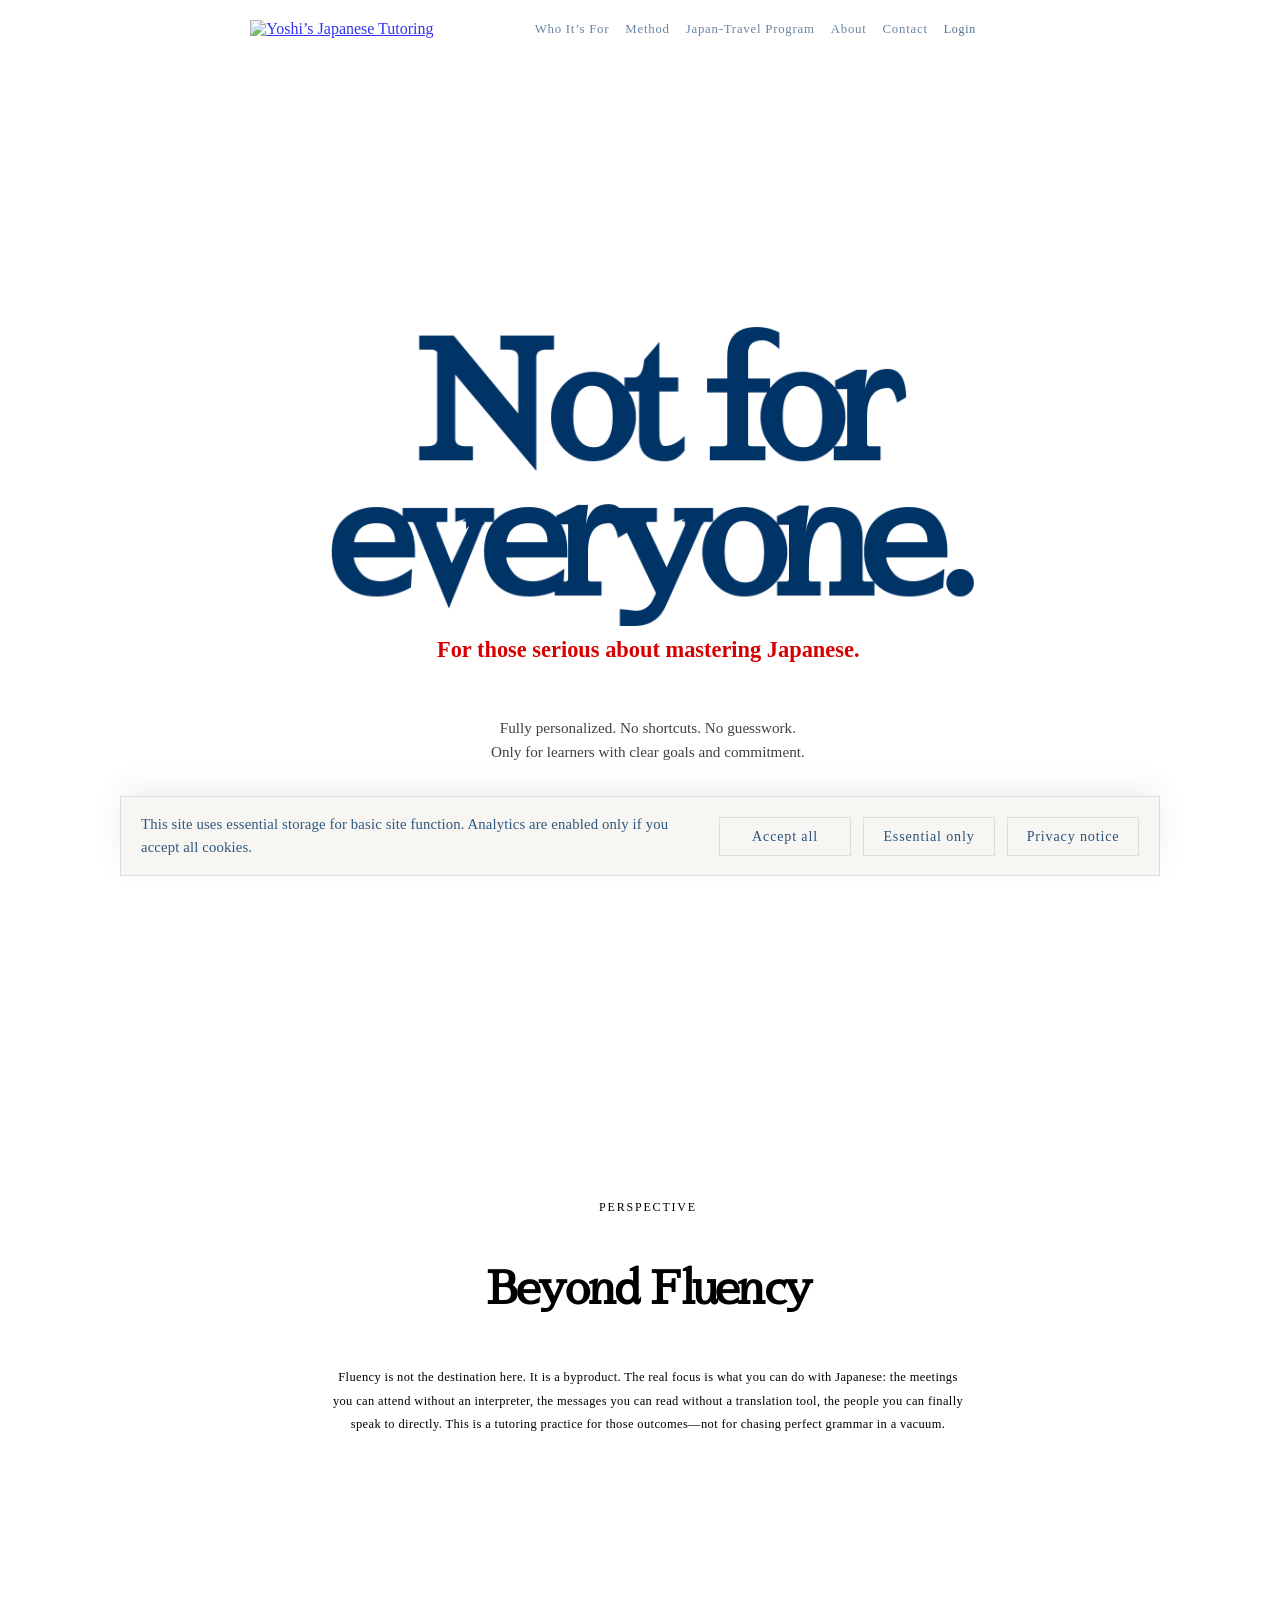
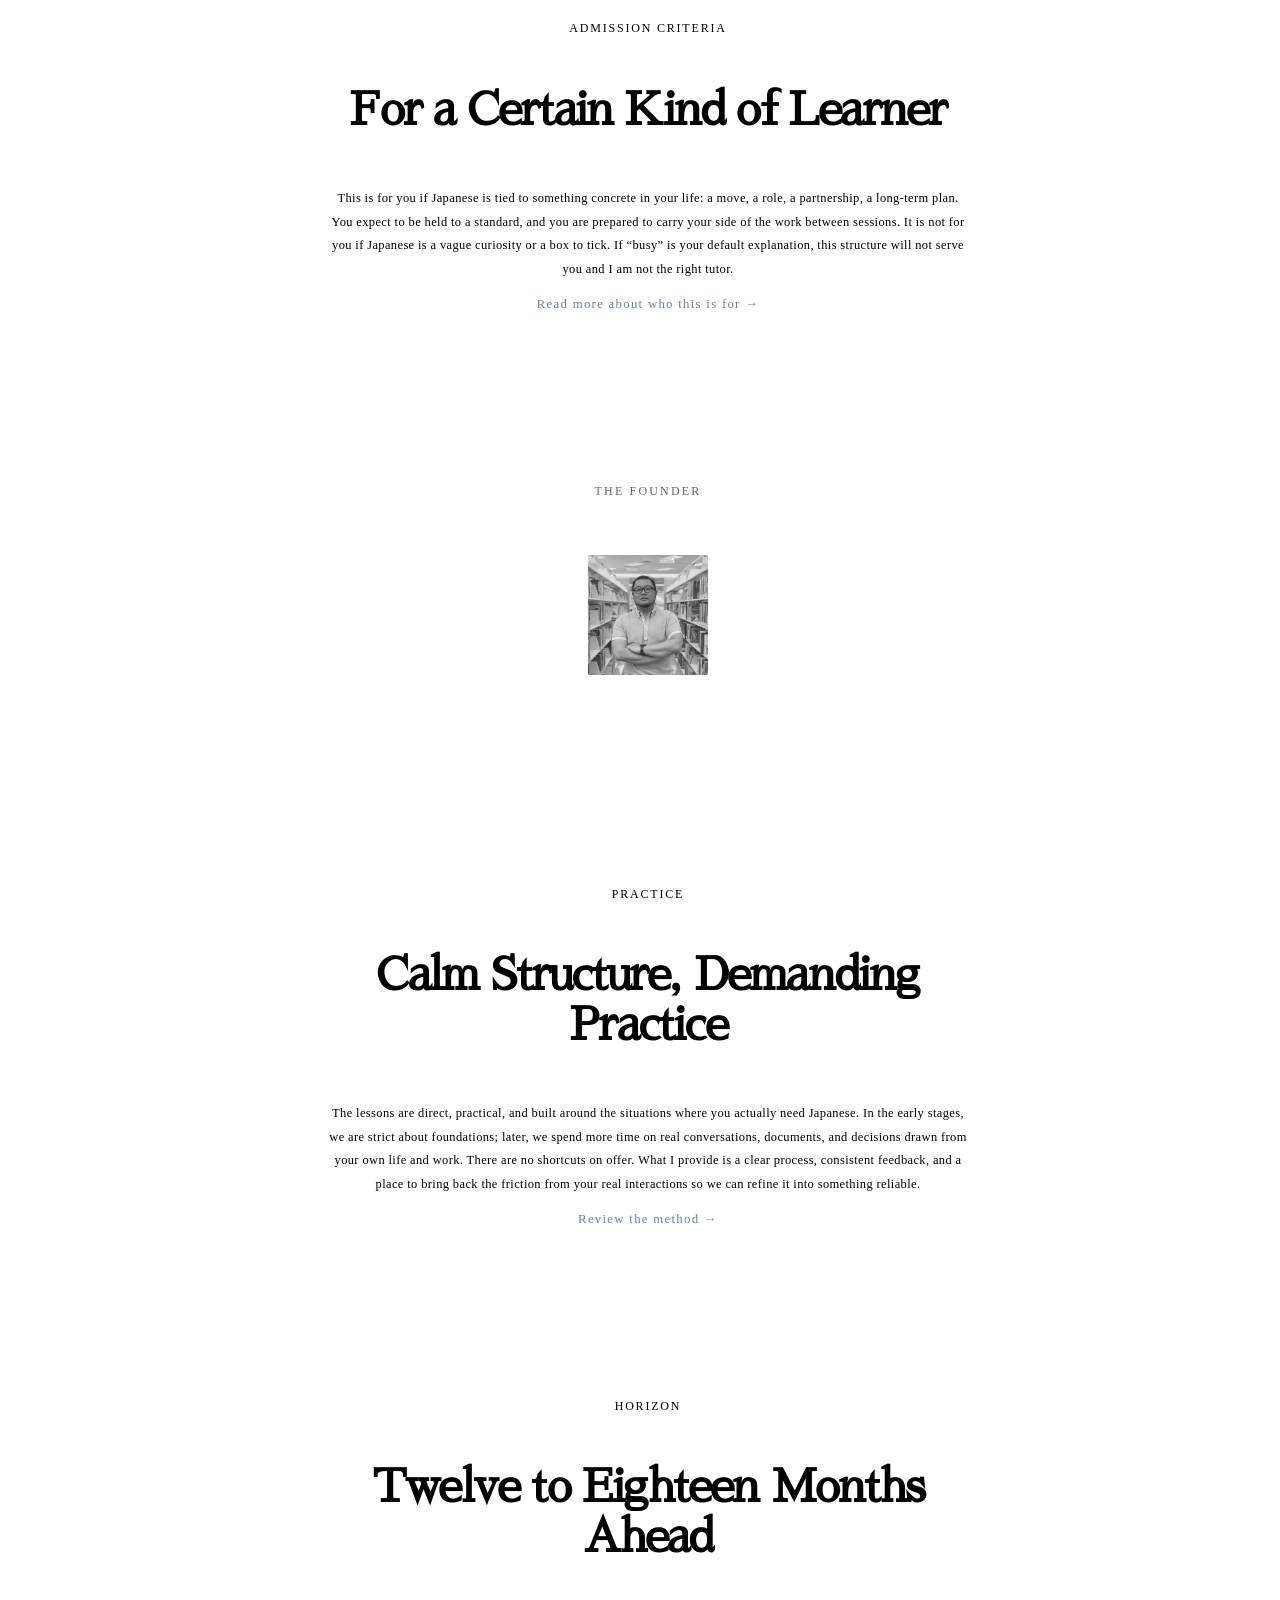
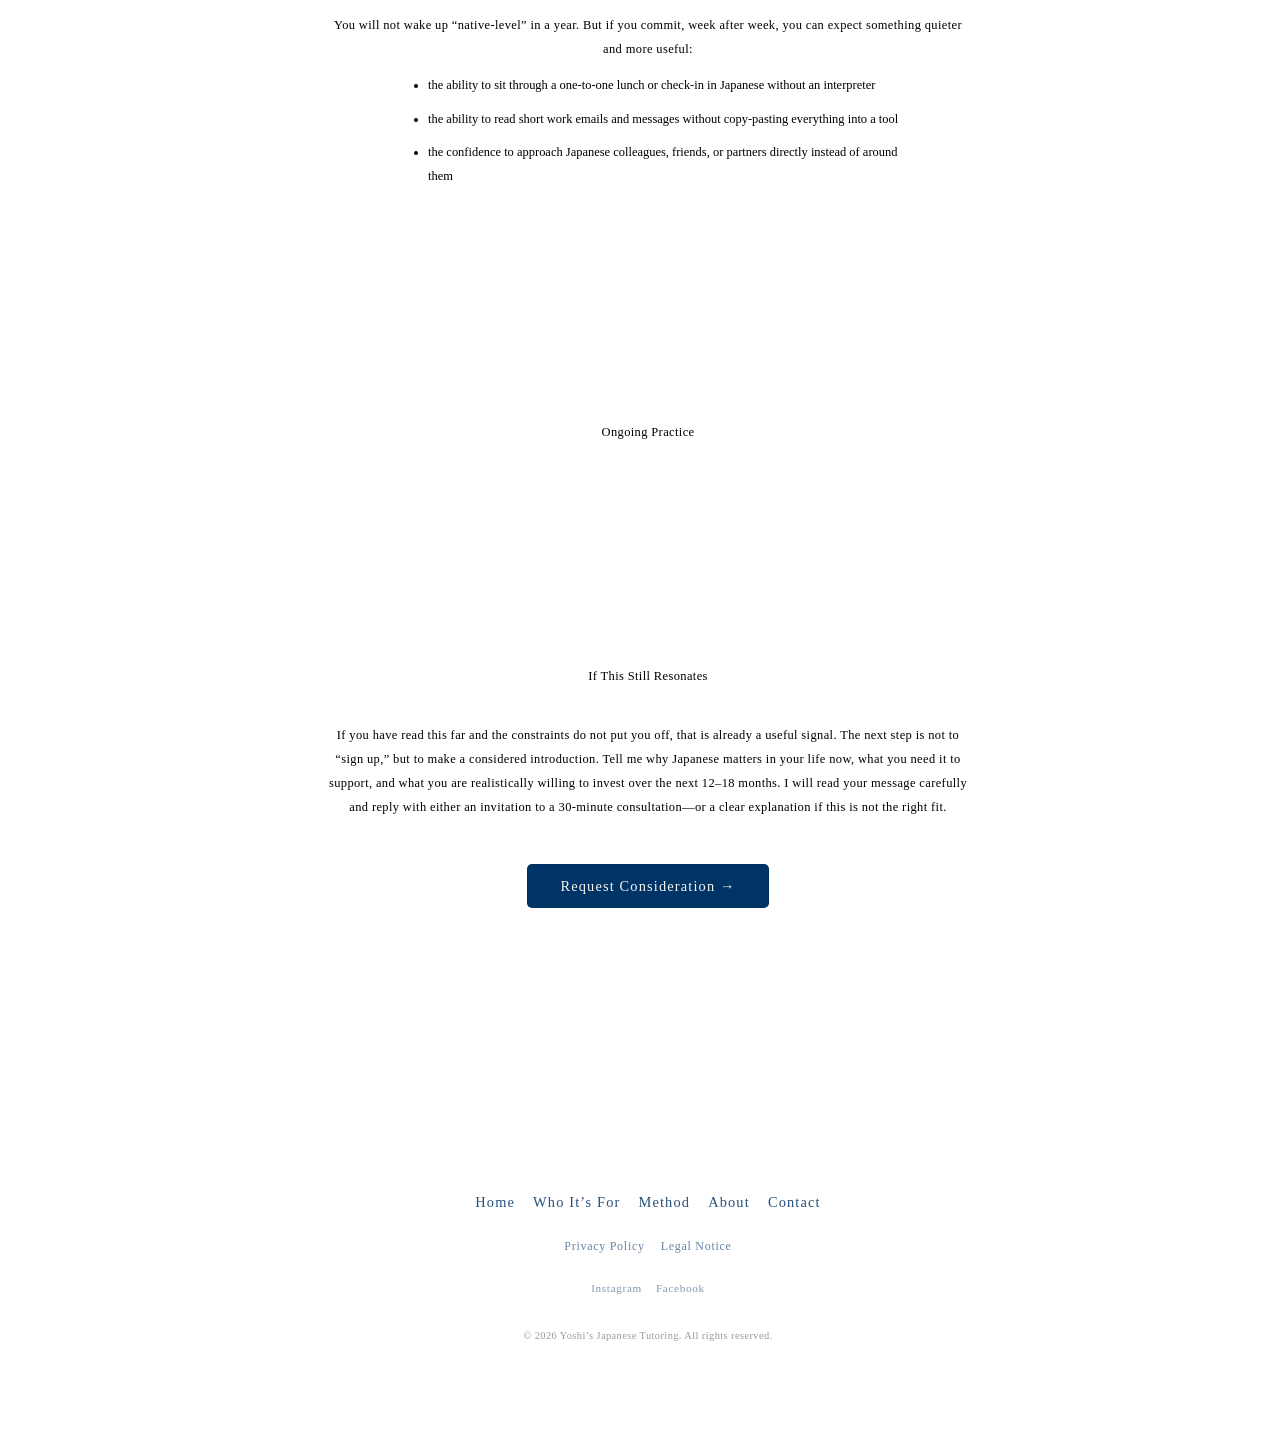
==== commit bc084252: "feat: implement cookie consent management and replace Google Analytics script with consent-based loa" ====
--- a/index.html
+++ b/index.html
@@ -2,15 +2,7 @@
 <html lang="en">
 
 <head>
-    <!-- Google tag (gtag.js) -->
-    <script async src="https://www.googletagmanager.com/gtag/js?id=G-0JSZXJG6EQ"></script>
-    <script>
-        window.dataLayer = window.dataLayer || [];
-        function gtag() { dataLayer.push(arguments); }
-        gtag('js', new Date());
-
-        gtag('config', 'G-0JSZXJG6EQ');
-    </script>
+    <script src="/assets/js/consent.js"></script>
     <meta charset="UTF-8" />
     <meta name="viewport" content="width=device-width, initial-scale=1.0" />
     <title>Executive Japanese Language Coaching | Yoshi’s Japanese Tutoring</title>
--- a/assets/style.css
+++ b/assets/style.css
@@ -1,6 +1,9 @@
  :root {
      --navy: #003366;
      --red: #D70000;
+     --cookie-bg: rgba(247, 246, 242, 0.96);
+     --cookie-border: rgba(0, 51, 102, 0.12);
+     --cookie-shadow: 0 -10px 30px rgba(15, 23, 42, 0.06);
  }
 
  html,
@@ -13,6 +16,110 @@
  *::before,
  *::after {
      box-sizing: border-box;
+ }
+
+ .cookie-consent {
+     position: fixed;
+     left: 24px;
+     right: 24px;
+     bottom: 24px;
+     z-index: 1200;
+     opacity: 0;
+     transform: translateY(10px);
+     transition: opacity 0.35s ease-out, transform 0.35s ease-out;
+     pointer-events: none;
+ }
+
+ .cookie-consent.is-visible {
+     opacity: 1;
+     transform: translateY(0);
+     pointer-events: auto;
+ }
+
+ .cookie-consent.is-hidden {
+     opacity: 0;
+     transform: translateY(8px);
+     pointer-events: none;
+ }
+
+ .cookie-consent__inner {
+     width: min(100%, 1040px);
+     margin: 0 auto;
+     display: flex;
+     align-items: center;
+     justify-content: space-between;
+     gap: 24px;
+     padding: 16px 20px;
+     background: var(--cookie-bg);
+     border: 1px solid var(--cookie-border);
+     box-shadow: var(--cookie-shadow);
+     backdrop-filter: blur(10px);
+ }
+
+ .cookie-consent__text {
+     margin: 0;
+     color: rgba(0, 51, 102, 0.82);
+     font-size: 0.92rem;
+     line-height: 1.55;
+     letter-spacing: 0.01em;
+ }
+
+ .cookie-consent__actions {
+     display: flex;
+     align-items: center;
+     justify-content: flex-end;
+     gap: 12px;
+     flex-wrap: wrap;
+     flex-shrink: 0;
+ }
+
+ .cookie-consent__action {
+     appearance: none;
+     border: 1px solid var(--cookie-border);
+     background: transparent;
+     color: rgba(0, 51, 102, 0.84);
+     padding: 10px 14px;
+     min-width: 132px;
+     text-align: center;
+     text-decoration: none;
+     font: inherit;
+     font-size: 0.88rem;
+     letter-spacing: 0.06em;
+     cursor: pointer;
+     transition: background-color 0.2s ease, border-color 0.2s ease, color 0.2s ease;
+ }
+
+ .cookie-consent__action:hover,
+ .cookie-consent__action:focus-visible {
+     background: rgba(0, 51, 102, 0.04);
+     border-color: rgba(0, 51, 102, 0.2);
+     color: var(--navy);
+     outline: none;
+ }
+
+ @media (max-width: 720px) {
+     .cookie-consent {
+         left: 12px;
+         right: 12px;
+         bottom: 12px;
+     }
+
+     .cookie-consent__inner {
+         flex-direction: column;
+         align-items: flex-start;
+         gap: 16px;
+         padding: 14px 16px;
+     }
+
+     .cookie-consent__actions {
+         width: 100%;
+         justify-content: flex-start;
+     }
+
+     .cookie-consent__action {
+         min-width: 0;
+         flex: 1 1 180px;
+     }
  }
 
  /***** HERO MONOLITH REBUILD *****/
@@ -1987,4 +2094,4 @@
      .travel-divider {
          display: none;
      }
- }+ }
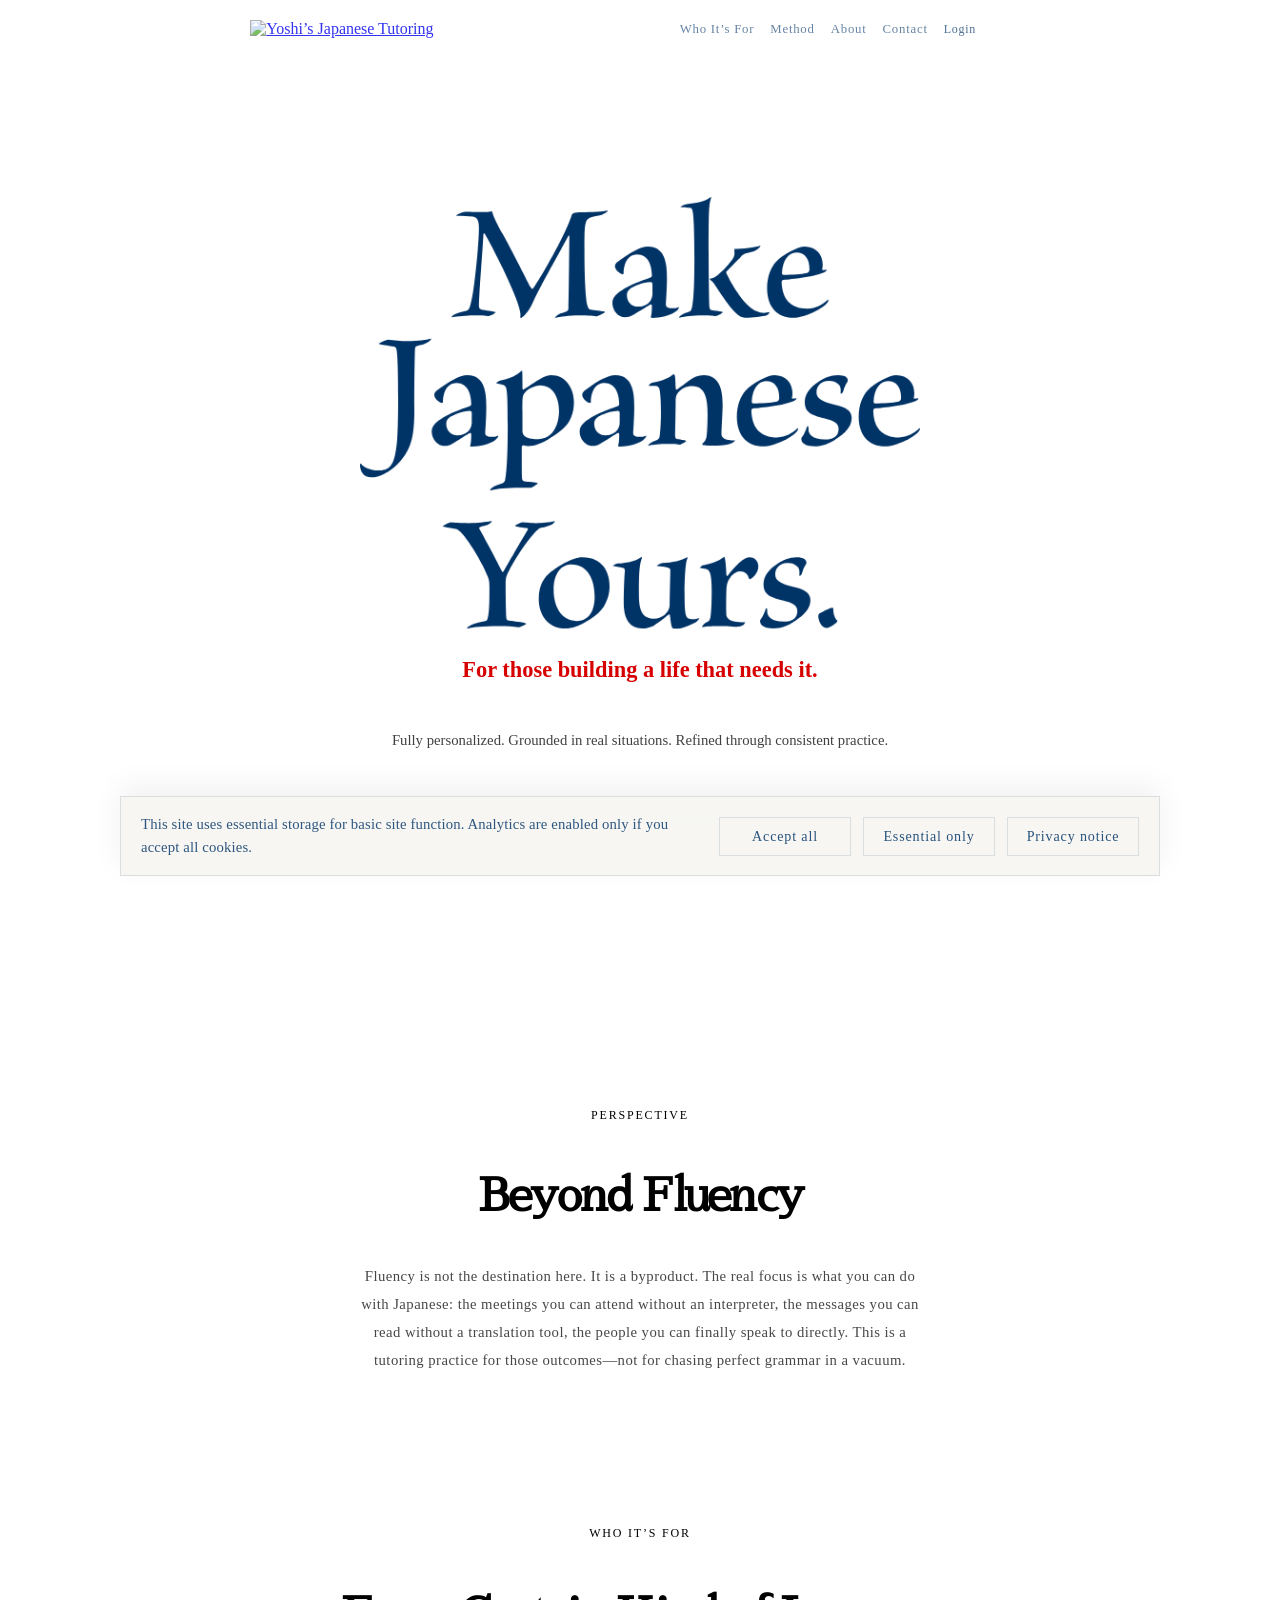
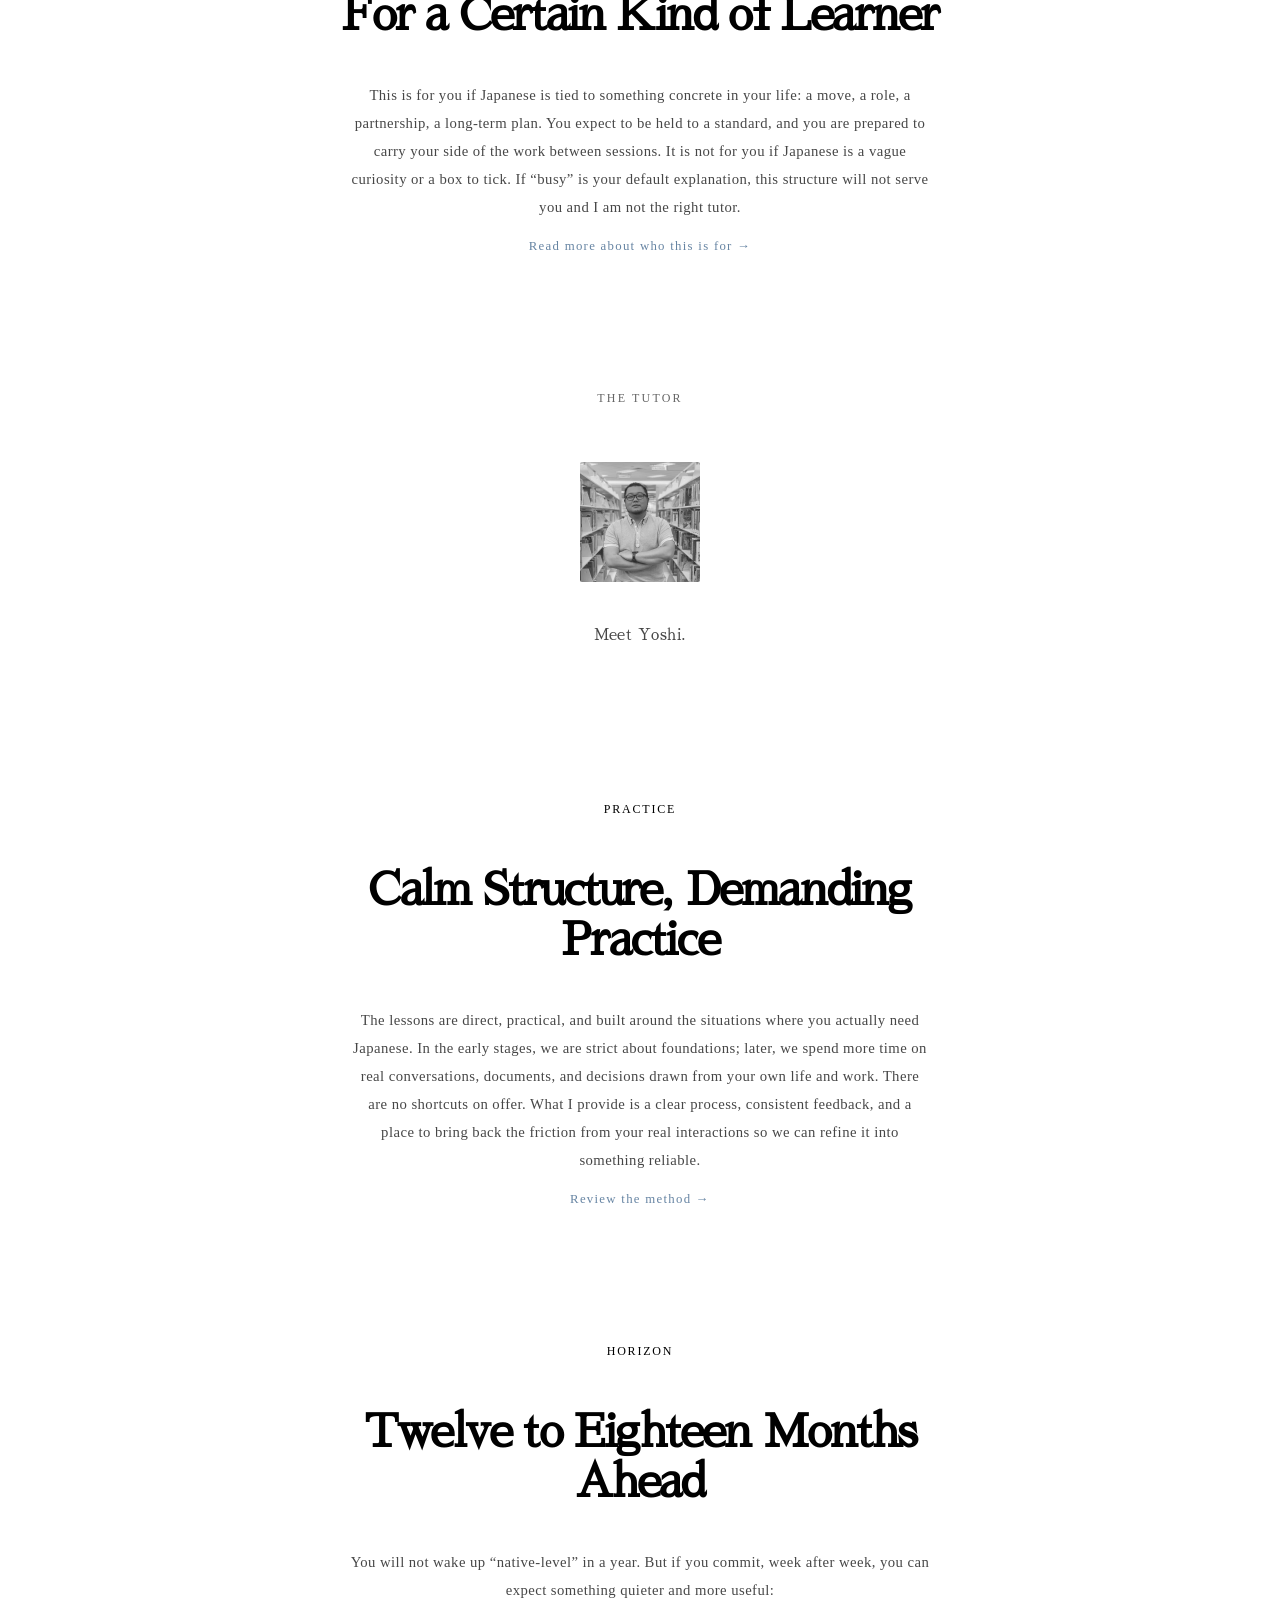
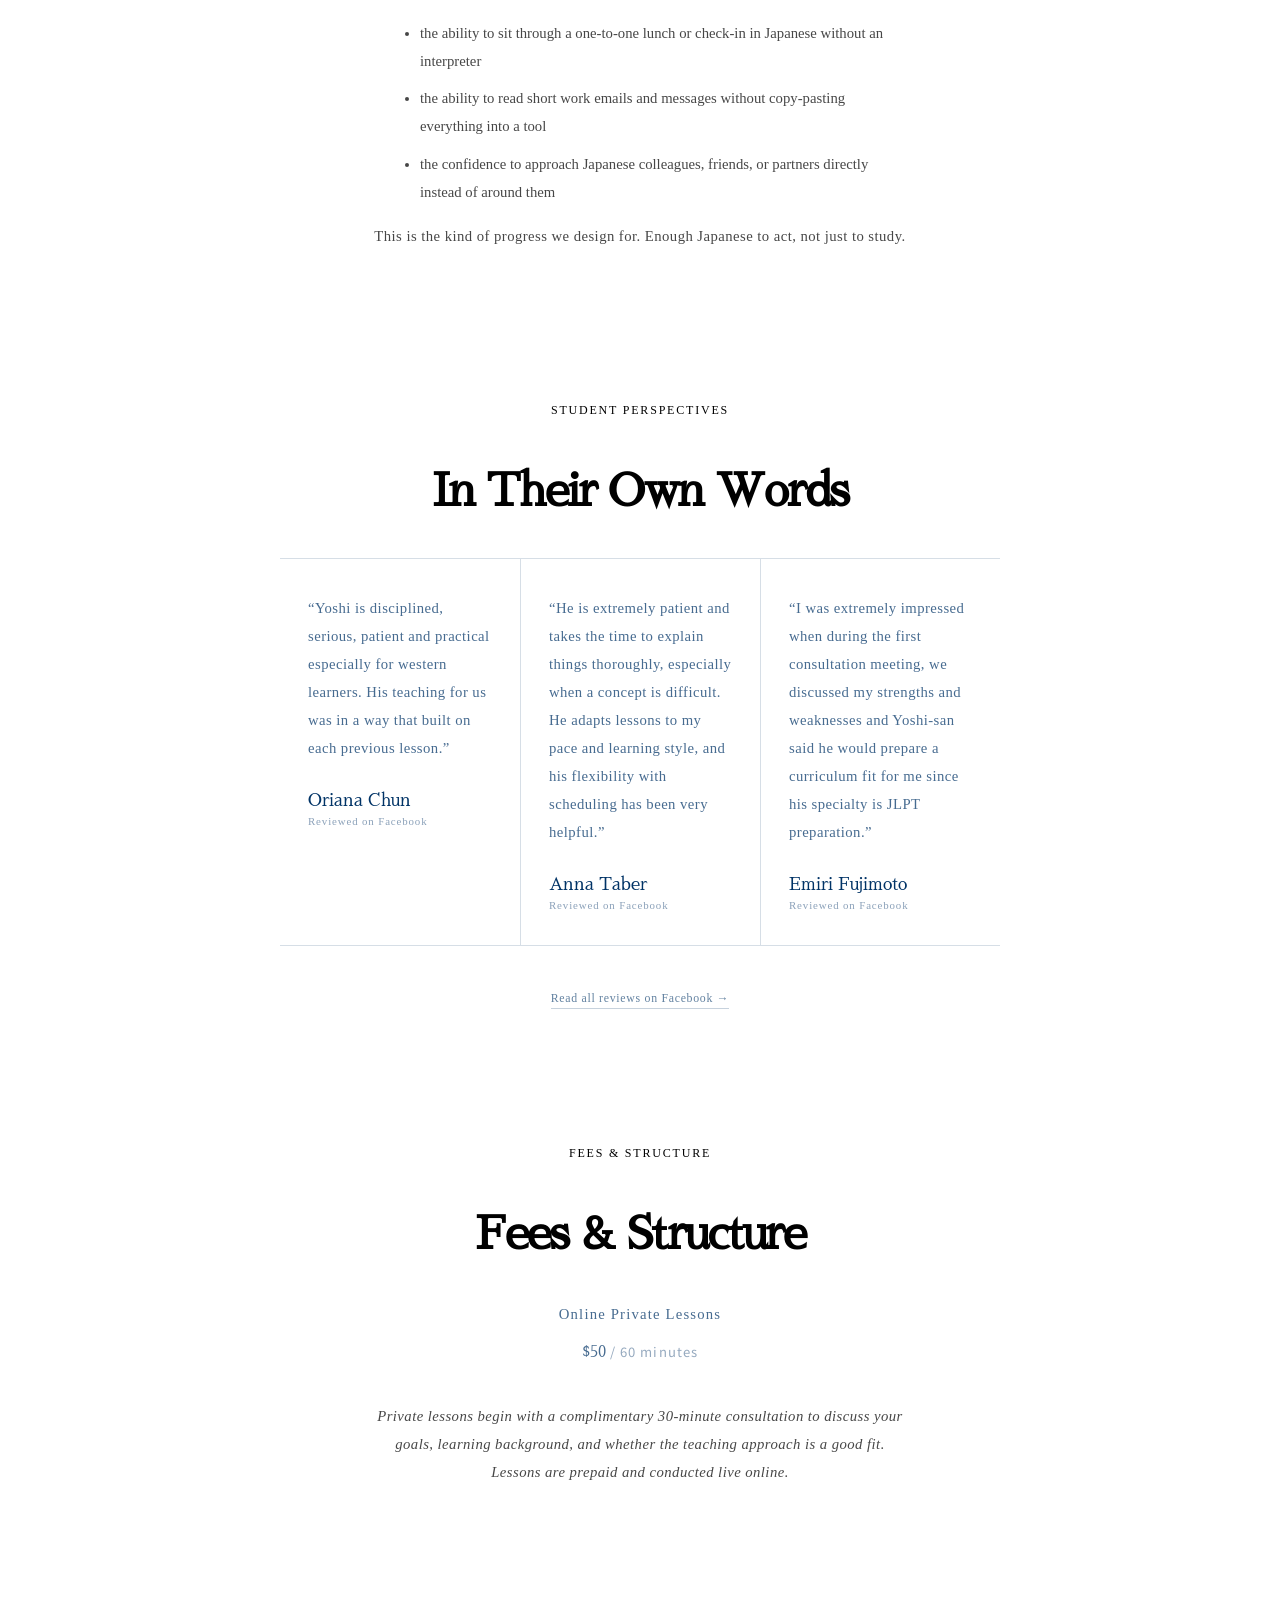
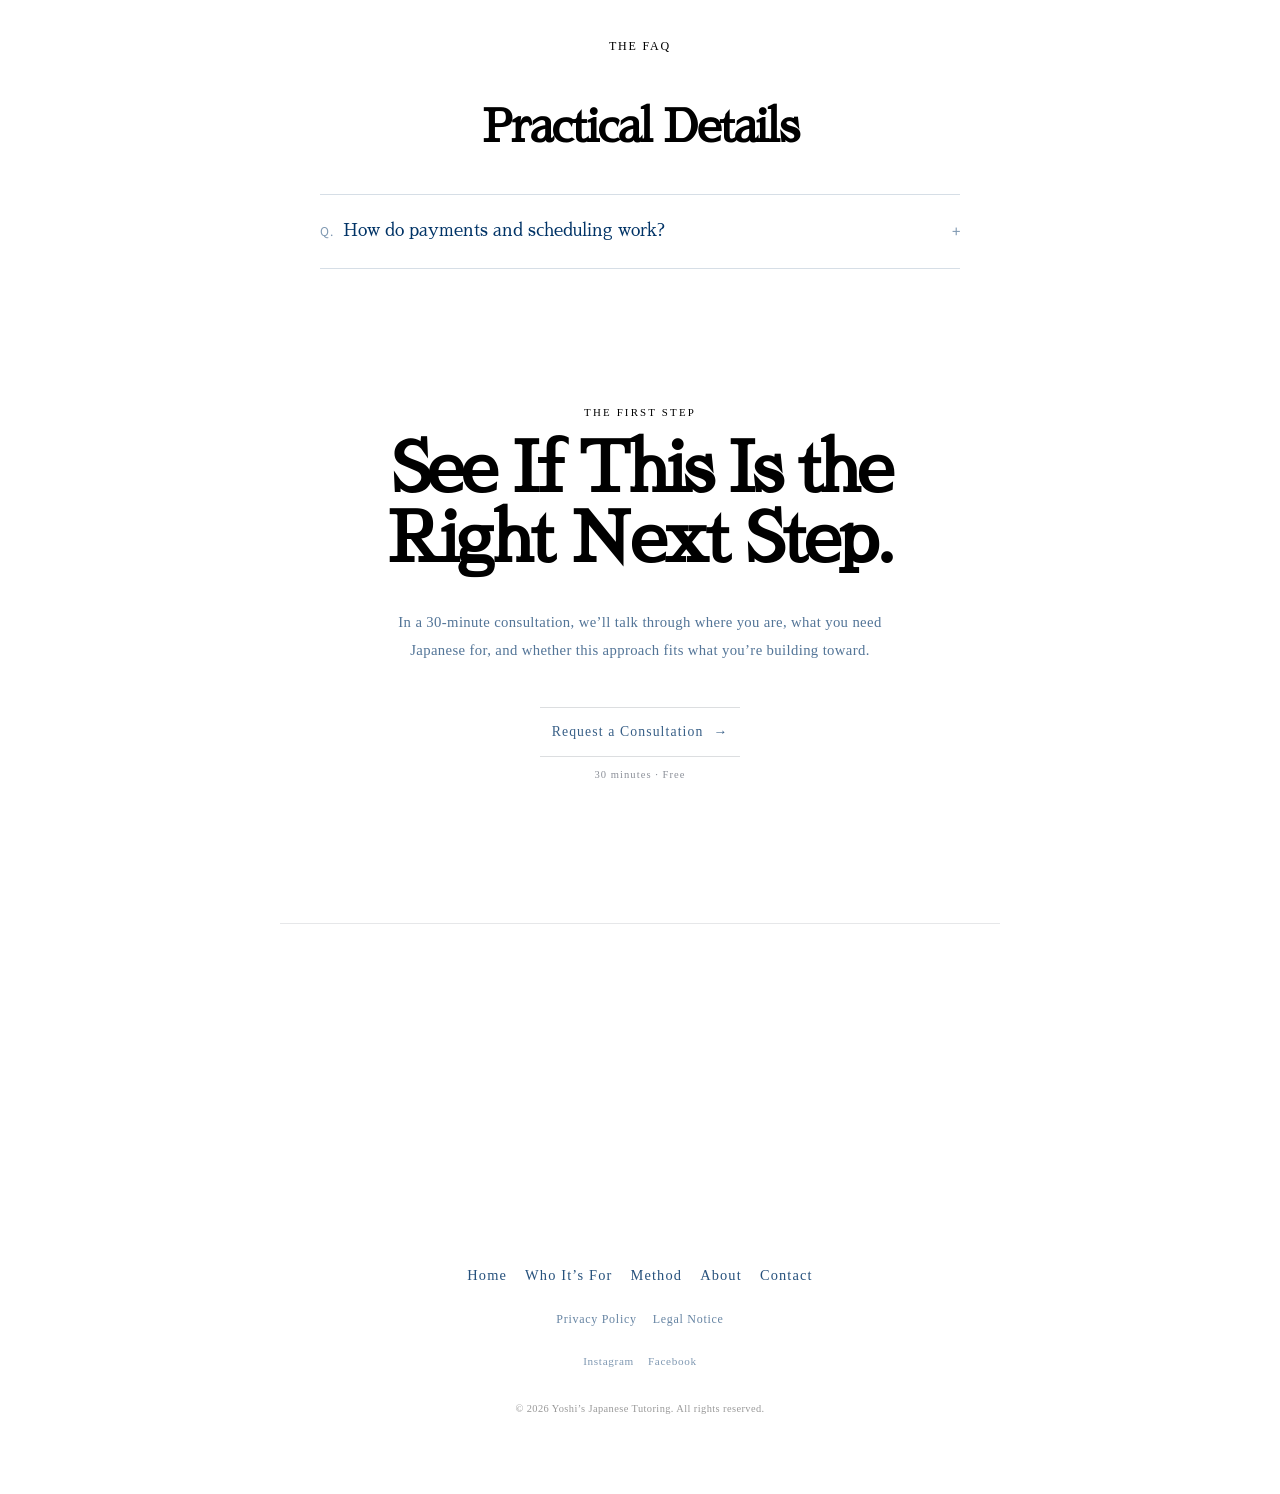
==== commit be967cbb: "Add SVG graphic for "Make Japanese Yours" illustration" ====
--- a/index.html
+++ b/index.html
@@ -43,7 +43,6 @@
                         "@id": "https://nihongomaster.education/#organization"
                     },
                     "sameAs": [
-                        "https://www.instagram.com/yoshi_japanese_tutor/",
                         "https://www.facebook.com/Yoshi.Japanese.Tutor"
                     ]
                 }
@@ -53,7 +52,7 @@
 </head>
 
 
-<body>
+<body class="home-page">
     <div id="global-header"></div>
 
     <main>
@@ -65,22 +64,26 @@
                         decoding="async">
                 </div>
 
-                <h1 class="hero-title-max">Not for everyone.</h1>
-
-                <h2 class="hero-title-sub-central mincho">
-                    For those serious about mastering Japanese.
-                </h2>
-
-                <div class="hero-description-central">
-                    <p class="p-highlight">Fully personalized. No shortcuts. No guesswork.</p>
-                    <p class="p-filter">Only for learners with clear goals and commitment.</p>
-                </div>
-
-                <div class="hero-cta-area-central">
-                    <a href="/contact.html" class="cta-link-central"
-                        onclick="gtag('event', 'cta_click', { 'button_name': 'home_apply_for_enrollment_hero' });">
-                        Apply for Enrollment <span class="cta-arrow">→</span>
-                    </a>
+                <h1 class="visually-hidden">Make Japanese Yours.</h1>
+                <div class="hero-copy-cluster">
+                    <img src="assets/img/Make_Japanese_Yours.svg" alt="" class="hero-copy-image" aria-hidden="true"
+                        decoding="async">
+
+                    <h2 class="hero-title-sub-central mincho">
+                        For those building a life that needs it.
+                    </h2>
+
+                    <div class="hero-description-central">
+                        <p class="p-highlight">Fully personalized. Grounded in real situations. Refined through
+                            consistent practice.</p>
+                    </div>
+
+                    <div class="hero-cta-area-central">
+                        <a href="/contact.html" class="cta-link-central"
+                            onclick="gtag('event', 'cta_click', { 'button_name': 'home_start_free_consultation_hero' });">
+                            Start with a Free Consultation <span class="cta-arrow">→</span>
+                        </a>
+                    </div>
                 </div>
 
             </div>
@@ -108,7 +111,7 @@
                 <!-- Block 2 -->
                 <div class="mono-block">
                     <div class="mono-heading-group">
-                        <span class="mono-eyebrow">ADMISSION CRITERIA</span>
+                        <span class="mono-eyebrow">WHO IT’S FOR</span>
                         <h2 class="mono-heading">For a Certain Kind of Learner</h2>
                     </div>
                     <p style="margin-top: 0;">
@@ -125,11 +128,12 @@
                 <!-- Block 3 -->
                 <div class="mono-block" style="text-align: center;">
                     <div class="mono-heading-group">
-                        <span class="mono-eyebrow">THE FOUNDER</span>
+                        <span class="mono-eyebrow">THE TUTOR</span>
                     </div>
                     <img src="/assets/img/The Coach.JPG" alt="Yoshi" class="portrait-img" loading="lazy"
                         decoding="async"
                         style="max-width: 100%; width: 120px; filter: grayscale(100%); opacity: 0.85; margin: 40px auto 40px; display: block; border-radius: 2px;">
+                    <p class="tutor-introduction">Meet Yoshi.</p>
                 </div>
 
                 <!-- Block 4 -->
@@ -168,32 +172,99 @@
                     <p>This is the kind of progress we design for. Enough Japanese to act, not just to study.</p>
                 </div>
 
-                <!-- Instagram -->
-                <div class="mono-block">
-                    <p class="mono-subtitle-strong">Ongoing Practice</p>
-                    <div class="insta-embed-container"
-                        style="width: 100%; max-width: 420px; margin: 40px auto 0; display: flex; align-items: center; justify-content: center;">
-                        <script src="https://elfsightcdn.com/platform.js" async></script>
-                        <div class="elfsight-app-a88216f3-c093-4f7e-bfd5-87a4c54f2bd7" data-elfsight-app-lazy></div>
+                <!-- Facebook Reviews -->
+                <div class="mono-block home-reviews" aria-labelledby="reviews-heading">
+                    <div class="mono-heading-group">
+                        <span class="mono-eyebrow">STUDENT PERSPECTIVES</span>
+                        <h2 class="mono-heading" id="reviews-heading">In Their Own Words</h2>
+                    </div>
+
+                    <div class="review-grid">
+                        <article class="review-entry">
+                            <p class="review-text">“Yoshi is disciplined, serious, patient and practical especially for western learners. His teaching for us was in a way that built on each previous lesson.”</p>
+                            <footer class="review-attribution">
+                                <cite>Oriana Chun</cite>
+                                <span class="review-source">Reviewed on Facebook</span>
+                            </footer>
+                        </article>
+
+                        <article class="review-entry">
+                            <p class="review-text">“He is extremely patient and takes the time to explain things thoroughly, especially when a concept is difficult. He adapts lessons to my pace and learning style, and his flexibility with scheduling has been very helpful.”</p>
+                            <footer class="review-attribution">
+                                <cite>Anna Taber</cite>
+                                <span class="review-source">Reviewed on Facebook</span>
+                            </footer>
+                        </article>
+
+                        <article class="review-entry">
+                            <p class="review-text">“I was extremely impressed when during the first consultation meeting, we discussed my strengths and weaknesses and Yoshi-san said he would prepare a curriculum fit for me since his specialty is JLPT preparation.”</p>
+                            <footer class="review-attribution">
+                                <cite>Emiri Fujimoto</cite>
+                                <span class="review-source">Reviewed on Facebook</span>
+                            </footer>
+                        </article>
+                    </div>
+
+                    <div class="reviews-facebook-exit">
+                        <a href="https://www.facebook.com/Yoshi.Japanese.Tutor/reviews"
+                            class="quiet-text-link reviews-facebook-link" target="_blank" rel="noopener">Read all
+                            reviews on Facebook →</a>
+                    </div>
+                </div>
+
+                <!-- Fees -->
+                <div class="mono-block home-fees" aria-labelledby="fees-heading">
+                    <div class="mono-heading-group">
+                        <span class="mono-eyebrow">FEES &amp; STRUCTURE</span>
+                        <h2 class="mono-heading" id="fees-heading">Fees &amp; Structure</h2>
+                    </div>
+                    <div class="fee-details">
+                        <p class="fee-format">Online Private Lessons</p>
+                        <p class="fee-amount">$50 <span>/ 60 minutes</span></p>
+                        <p class="fee-note"><em>Private lessons begin with a complimentary 30-minute consultation to
+                                discuss your goals, learning background, and whether the teaching approach is a good
+                                fit. Lessons are prepaid and conducted live online.</em></p>
+                    </div>
+                </div>
+
+                <!-- FAQ -->
+                <div class="mono-block home-faq" aria-labelledby="faq-heading">
+                    <div class="mono-heading-group">
+                        <span class="mono-eyebrow">THE FAQ</span>
+                        <h2 class="mono-heading" id="faq-heading">Practical Details</h2>
+                    </div>
+                    <div class="home-faq-list">
+                        <details class="home-faq-item">
+                            <summary><span class="faq-marker">Q.</span> How do payments and scheduling work?</summary>
+                            <div class="home-faq-answer">
+                                <p><span class="faq-marker">A.</span> Once mutual fit is confirmed during our initial
+                                    30-minute consultation, we will agree on your lesson schedule. Payments are accepted
+                                    through Zelle or Cash App and must be completed in advance of your first session.</p>
+                            </div>
+                        </details>
                     </div>
                 </div>
 
                 <!-- Final CTA -->
-                <div class="mono-block" style="text-align: center;">
-                    <p class="mono-subtitle-strong">If This Still Resonates</p>
-                    <p>
-                        If you have read this far and the constraints do not put you off, that is already a useful
-                        signal. The next step is not to “sign up,” but to make a considered introduction. Tell me why
-                        Japanese matters in your life now, what you need it to support, and what you are realistically
-                        willing to invest over the next 12–18 months. I will read your message carefully and reply with
-                        either an invitation to a 30-minute consultation—or a clear explanation if this is not the right
-                        fit.
-                    </p>
-                    <a href="/contact.html" class="mono-btn" style="margin-top: 32px; display: inline-block;"
-                        onclick="gtag('event', 'cta_click', { 'button_name': 'home_request_consideration_footer' });">
-                        Request Consideration →
-                    </a>
-                </div>
+                <div class="mono-block home-final-cta" aria-labelledby="final-cta-heading">
+                    <div class="mono-heading-group home-final-heading-group">
+                        <span class="mono-eyebrow home-final-eyebrow">THE FIRST STEP</span>
+                        <h2 class="mono-heading home-final-headline" id="final-cta-heading">See If This Is the Right
+                            Next Step.</h2>
+                    </div>
+                    <p class="final-cta-body">In a 30-minute consultation, we’ll talk through where you are, what you
+                        need Japanese for, and whether this approach fits what you’re building toward.</p>
+                    <div class="home-final-action-group">
+                        <a href="/contact.html" class="home-final-action"
+                            onclick="gtag('event', 'cta_click', { 'button_name': 'home_request_consultation_footer' });">
+                            <span>Request a Consultation</span><span class="home-final-arrow"
+                                aria-hidden="true">→</span>
+                        </a>
+                        <p class="home-final-meta">30 minutes · Free</p>
+                    </div>
+                </div>
+
+                <div class="home-footer-boundary" aria-hidden="true"></div>
 
             </div>
         </section>
--- a/assets/style.css
+++ b/assets/style.css
@@ -12,10 +12,26 @@
      width: 100%;
  }
 
+ body {
+     margin: 0;
+ }
+
  *,
  *::before,
  *::after {
      box-sizing: border-box;
+ }
+
+ .visually-hidden {
+     position: absolute !important;
+     width: 1px !important;
+     height: 1px !important;
+     padding: 0 !important;
+     margin: -1px !important;
+     overflow: hidden !important;
+     clip: rect(0, 0, 0, 0) !important;
+     white-space: nowrap !important;
+     border: 0 !important;
  }
 
  .cookie-consent {
@@ -241,6 +257,7 @@
 
  /* Add initial state for animation */
  .hero-title-max,
+ .hero-copy-image,
  .hero-title-sub-central,
  .hero-description-central,
  .hero-cta-area-central {
@@ -263,6 +280,12 @@
  /* ===== HERO MOTION (FIXED) ===== */
 
  .hero-central.hero-loaded .hero-title-max {
+     animation: fadeScale 2.8s cubic-bezier(0.16, 1, 0.3, 1) forwards;
+     animation-delay: 0.8s;
+     will-change: opacity, transform;
+ }
+
+ .hero-central.hero-loaded .hero-copy-image {
      animation: fadeScale 2.8s cubic-bezier(0.16, 1, 0.3, 1) forwards;
      animation-delay: 0.8s;
      will-change: opacity, transform;
@@ -457,11 +480,11 @@
  /* ===== SCROLL MOTION (Emergence from Silence) ===== */
 
  /* initial state (enforced strictly to prevent ID specificity overrides) */
- .reveal h2:not(.is-visible),
- .reveal h3:not(.is-visible),
- .reveal .eyebrow:not(.is-visible),
- .reveal .mono-eyebrow:not(.is-visible),
- .reveal .sub-title:not(.is-visible),
+.reveal h2:not(.is-visible),
+.reveal h3:not(.is-visible),
+.reveal .eyebrow:not(.is-visible),
+.reveal .mono-eyebrow:not(.is-visible),
+.reveal .sub-title:not(.is-visible),
  p.reveal:not(.is-visible),
  li.reveal:not(.is-visible),
  .reveal p:not(.is-visible),
@@ -472,6 +495,20 @@
      transform: translateY(12px) !important;
      will-change: opacity, transform;
  }
+
+/* Keep accordion content readable even before scroll-reveal marks it visible. */
+.reveal .travel-session-panel p:not(.is-visible),
+.reveal .travel-faq-item p:not(.is-visible) {
+    opacity: 1 !important;
+    transform: none !important;
+    will-change: auto;
+}
+
+.reveal .travel-session-panel .sub-title:not(.is-visible) {
+    opacity: 0.52 !important;
+    transform: none !important;
+    will-change: auto;
+}
 
  /* container becomes visible (no transform on container to avoid layout shift) */
  .reveal.is-visible {
@@ -831,6 +868,500 @@
      opacity: 1;
  }
 
+ /* ===== HOME EDITORIAL FLOW ===== */
+
+ .home-page .hero-title-sub-central {
+     margin-bottom: 42px;
+ }
+
+ /* Keep the complete hero copy cluster optically centered within the stationary symbol. */
+ .home-page .hero-copy-cluster {
+     width: 100%;
+     display: flex;
+     flex-direction: column;
+     align-items: center;
+     transform: translateY(30px);
+ }
+
+ .home-page .hero-copy-image {
+     display: block;
+     width: min(82vw, 560px);
+     max-width: 100%;
+     height: auto;
+     margin: 0 auto 8px;
+     position: relative;
+     z-index: 2;
+ }
+
+ .home-page .hero-title-sub-central {
+     width: min(100%, 620px);
+     font-size: clamp(1rem, 2.2vw, 1.4rem);
+     line-height: 1.35;
+     text-wrap: balance;
+ }
+
+ .home-page .hero-description-central {
+     width: min(100%, 600px);
+     margin-bottom: 48px;
+ }
+
+ .home-page .hero-description-central p {
+     max-width: 600px;
+     margin-left: auto;
+     margin-right: auto;
+     text-wrap: balance;
+ }
+
+ .home-page .hero-description-central p,
+ .home-page .mono-stack p,
+ .home-page .mono-stack ul li {
+     font-size: 0.92rem;
+     line-height: 1.9;
+     font-weight: 400;
+ }
+
+ .home-page .mono-stack p,
+ .home-page .mono-stack ul li {
+     opacity: 0.72;
+ }
+
+ .home-page .mono-block:not(.home-reviews) > p {
+     width: min(100%, 580px);
+ }
+
+ .home-page .section {
+     padding-top: 10.5vh;
+     padding-bottom: 10.5vh;
+ }
+
+ .home-page .hero-central + .section {
+     padding-top: 3vh;
+     padding-bottom: 8.4vh;
+ }
+
+ .home-page .mono-block {
+     margin-bottom: 105px;
+ }
+
+ .home-page .mono-heading-group {
+     margin-bottom: 30px;
+ }
+
+ .home-page .mono-subtitle-strong {
+     margin-bottom: 28px;
+ }
+
+ .home-page .tutor-introduction {
+     margin-top: 0;
+     font-family: "Sawarabi Mincho", serif;
+     font-size: 1rem;
+     letter-spacing: 0.03em;
+     opacity: 0.78;
+ }
+
+ .home-page .review-grid {
+     display: grid;
+     grid-template-columns: repeat(3, minmax(0, 1fr));
+     align-items: stretch;
+     width: min(100%, 980px);
+     max-width: none;
+     margin: 0 auto;
+     border-top: 1px solid rgba(0, 51, 102, 0.16);
+     border-bottom: 1px solid rgba(0, 51, 102, 0.16);
+     text-align: left;
+ }
+
+ .home-page .home-reviews {
+     max-width: 980px;
+ }
+
+ .home-page .review-entry {
+     display: flex;
+     flex-direction: column;
+     min-width: 0;
+     padding: 36px 28px 34px;
+ }
+
+ .home-page .review-entry + .review-entry {
+     border-left: 1px solid rgba(0, 51, 102, 0.16);
+ }
+
+ .home-page .review-text {
+     margin: 0;
+     color: var(--navy);
+     opacity: 0.72;
+     overflow-wrap: break-word;
+ }
+
+ .home-page .review-attribution {
+     display: flex;
+     flex-direction: column;
+     align-items: flex-start;
+     margin-top: 28px;
+ }
+
+ .home-page .review-attribution cite {
+     font-family: "Sawarabi Mincho", serif;
+     font-size: 1.05rem;
+     font-style: normal;
+     color: var(--navy);
+ }
+
+ .home-page .review-source {
+     margin-top: 5px;
+     color: rgba(0, 51, 102, 0.46);
+     font-size: 0.68rem;
+     letter-spacing: 0.08em;
+ }
+
+ .home-page .quiet-text-link {
+     display: inline-block;
+     margin-top: 20px;
+     padding-bottom: 2px;
+     color: rgba(0, 51, 102, 0.72);
+     font-size: 0.78rem;
+     letter-spacing: 0.06em;
+     text-decoration: none;
+     border-bottom: 1px solid rgba(0, 51, 102, 0.28);
+     transition: color 220ms ease, border-color 220ms ease;
+ }
+
+ .home-page .quiet-text-link:hover,
+ .home-page .quiet-text-link:focus-visible {
+     color: var(--navy);
+     border-color: var(--navy);
+     outline: none;
+ }
+
+ .home-page .reviews-facebook-exit {
+     width: min(100%, 620px);
+     margin: 42px auto 0;
+     text-align: center;
+ }
+
+ .home-page .reviews-facebook-link {
+     margin-top: 0;
+     color: rgba(0, 51, 102, 0.62);
+     font-size: 0.74rem;
+     border-color: rgba(0, 51, 102, 0.22);
+ }
+
+ .home-page .home-fees,
+ .home-page .home-faq {
+     max-width: 720px;
+ }
+
+ .home-page .fee-details {
+     width: min(100%, 560px);
+     margin: 0 auto;
+     text-align: center;
+ }
+
+ .home-page .fee-format {
+     margin-bottom: 10px;
+     color: var(--navy);
+     opacity: 0.78;
+     letter-spacing: 0.08em;
+ }
+
+ .home-page .fee-amount {
+     margin: 0;
+     font-family: "Sawarabi Mincho", serif;
+     font-size: clamp(2.1rem, 5vw, 3rem);
+     line-height: 1.15;
+     letter-spacing: -0.035em;
+     color: var(--navy);
+     opacity: 1;
+ }
+
+ .home-page .fee-amount span {
+     font-family: "Noto Sans JP", sans-serif;
+     font-size: 0.82rem;
+     letter-spacing: 0.08em;
+     opacity: 0.58;
+ }
+
+ .home-page .fee-note {
+     max-width: 540px;
+     margin-top: 36px;
+ }
+
+ .home-page .home-faq-list {
+     width: min(100%, 640px);
+     margin: 0 auto;
+     text-align: left;
+     border-top: 1px solid rgba(0, 51, 102, 0.16);
+     border-bottom: 1px solid rgba(0, 51, 102, 0.16);
+ }
+
+ .home-page .home-faq-item summary {
+     position: relative;
+     padding: 24px 38px 24px 0;
+     color: var(--navy);
+     font-family: "Sawarabi Mincho", serif;
+     font-size: 1.05rem;
+     line-height: 1.45;
+     list-style: none;
+     cursor: pointer;
+ }
+
+ .home-page .home-faq-item summary::-webkit-details-marker {
+     display: none;
+ }
+
+ .home-page .home-faq-item summary::after {
+     content: "+";
+     position: absolute;
+     top: 24px;
+     right: 0;
+     font-family: "Noto Sans JP", sans-serif;
+     font-size: 0.95rem;
+     opacity: 0.5;
+ }
+
+ .home-page .home-faq-item[open] summary::after {
+     content: "−";
+ }
+
+ .home-page .faq-marker {
+     margin-right: 0.3em;
+     font-family: "Noto Sans JP", sans-serif;
+     font-size: 0.72em;
+     letter-spacing: 0.08em;
+     opacity: 0.5;
+ }
+
+ .home-page .home-faq-answer {
+     padding: 0 38px 26px 0;
+ }
+
+ /* FAQ copy must never inherit a hidden scroll-reveal state. */
+ .home-page .reveal .home-faq-answer,
+ .home-page .reveal .home-faq-answer p,
+ .home-page .reveal .home-faq-answer p:not(.is-visible) {
+     opacity: 1 !important;
+     transform: none !important;
+     visibility: visible !important;
+     will-change: auto !important;
+ }
+
+ .home-page .home-faq-answer p {
+     margin: 0;
+     opacity: 0.68 !important;
+ }
+
+ .home-page .home-final-cta {
+     max-width: 760px;
+     margin-bottom: 0;
+     text-align: center;
+ }
+
+ .home-page .home-final-heading-group {
+     margin-bottom: 34px;
+ }
+
+ .home-page .home-final-eyebrow {
+     margin-bottom: 16px;
+     font-size: 0.68rem;
+     letter-spacing: 0.2em;
+     opacity: 0.42;
+ }
+
+ .home-page .mono-stack .home-final-headline {
+     max-width: 760px;
+     margin: 0 auto;
+     font-size: clamp(2.75rem, 6vw, 4.25rem);
+     line-height: 1.04;
+     letter-spacing: -0.045em;
+     text-wrap: balance;
+ }
+
+ .home-page .home-final-cta p.final-cta-body {
+     width: min(100%, 600px);
+     max-width: 600px;
+     margin: 0 auto;
+     color: var(--navy);
+     font-size: 0.92rem;
+     font-weight: 400;
+     line-height: 1.9;
+     letter-spacing: 0.025em;
+     opacity: 0.68;
+     text-wrap: balance;
+ }
+
+ .home-page .home-final-action-group {
+     display: flex;
+     flex-direction: column;
+     align-items: center;
+     margin-top: 42px;
+ }
+
+ /* A quiet action plane: no fill, only neutral hairlines and measured motion. */
+ .home-page .home-final-action {
+     display: inline-flex;
+     align-items: center;
+     justify-content: center;
+     gap: 10px;
+     padding: 16px 12px;
+     background: transparent;
+     color: var(--navy);
+     border: 0;
+     border-top: 1px solid rgba(15, 23, 42, 0.18);
+     border-bottom: 1px solid rgba(15, 23, 42, 0.18);
+     border-radius: 0;
+     font-size: 0.86rem;
+     font-weight: 500;
+     letter-spacing: 0.08em;
+     opacity: 0.78;
+     box-shadow: none;
+     text-decoration: none;
+     transition: letter-spacing 0.75s cubic-bezier(0.16, 1, 0.3, 1),
+         opacity 0.75s cubic-bezier(0.16, 1, 0.3, 1),
+         border-color 0.75s cubic-bezier(0.16, 1, 0.3, 1);
+ }
+
+ .home-page .home-final-action:hover,
+ .home-page .home-final-action:focus-visible {
+     border-color: rgba(15, 23, 42, 0.42);
+     letter-spacing: 0.115em;
+     opacity: 1;
+ }
+
+ .home-page .home-final-action:focus-visible {
+     outline: 1px solid rgba(15, 23, 42, 0.32);
+     outline-offset: 6px;
+ }
+
+ .home-page .home-final-arrow {
+     display: inline-block;
+     transition: transform 0.75s cubic-bezier(0.16, 1, 0.3, 1),
+         opacity 0.75s cubic-bezier(0.16, 1, 0.3, 1);
+ }
+
+ .home-page .home-final-action:hover .home-final-arrow,
+ .home-page .home-final-action:focus-visible .home-final-arrow {
+     transform: translateX(4px);
+     opacity: 1;
+ }
+
+ .home-page .home-final-action-group p.home-final-meta {
+     margin: 11px 0 0;
+     color: rgba(15, 23, 42, 0.48);
+     font-size: 0.66rem;
+     line-height: 1.4;
+     letter-spacing: 0.1em;
+     opacity: 1;
+ }
+
+ .home-page .home-footer-boundary {
+     width: min(100%, 720px);
+     max-width: 720px;
+     height: 1px;
+     margin-top: max(12vh, 96px);
+     margin-bottom: max(12vh, 96px);
+     background: rgba(15, 23, 42, 0.1);
+ }
+
+ @media (max-width: 768px) {
+     .home-page .section {
+         padding-top: 3.25rem;
+         padding-bottom: 3.25rem;
+     }
+
+     .home-page .hero-central {
+         padding-left: clamp(18px, 6vw, 30px);
+         padding-right: clamp(18px, 6vw, 30px);
+     }
+
+     .home-page .hero-copy-cluster {
+         transform: translateY(20px);
+     }
+
+     .home-page .hero-copy-image {
+         width: min(74vw, 480px);
+     }
+
+     .home-page .hero-title-sub-central {
+         width: min(100%, 340px);
+     }
+
+     .home-page .hero-description-central {
+         width: min(100%, 34rem);
+     }
+
+     .home-page .mono-block {
+         margin-bottom: 80px;
+     }
+
+     .home-page .hero-central + .section {
+         padding-bottom: 2.6rem;
+     }
+
+     .home-page .mono-block:not(.home-reviews) > p {
+         max-width: 34rem;
+         line-height: 1.85;
+     }
+
+     .home-page .review-grid {
+         grid-template-columns: 1fr;
+     }
+
+     .home-page .review-entry {
+         padding: 30px 4px 32px;
+     }
+
+     .home-page .review-entry + .review-entry {
+         border-top: 1px solid rgba(0, 51, 102, 0.16);
+         border-left: 0;
+     }
+
+     .home-page .reviews-facebook-exit {
+         margin-top: 36px;
+     }
+
+     .home-page .mono-stack .home-final-headline {
+         max-width: 620px;
+         font-size: clamp(2.35rem, 8vw, 3.4rem);
+     }
+
+     .home-page .home-final-cta p.final-cta-body {
+         max-width: 34rem;
+     }
+
+     .home-page .home-final-action {
+         width: min(100%, 320px);
+         padding: 16px 10px;
+     }
+
+     .home-page .home-final-cta {
+         margin-bottom: 64px;
+     }
+
+     .home-page .home-footer-boundary {
+         margin-top: max(12vh, 80px);
+         margin-bottom: max(12vh, 80px);
+     }
+ }
+
+ @media (max-width: 480px) {
+     .home-page .hero-copy-cluster {
+         transform: translateY(12px);
+     }
+
+     .home-page .home-final-heading-group {
+         margin-bottom: 28px;
+     }
+
+     .home-page .mono-stack .home-final-headline {
+         font-size: clamp(2.25rem, 11vw, 2.85rem);
+         line-height: 1.08;
+     }
+
+     .home-page .home-final-action-group {
+         margin-top: 36px;
+     }
+ }
+
  /* ===== BOOKING INPUT (MONOLITH FORM) ===== */
 
  .mono-input {
@@ -1532,14 +2063,15 @@
      color: #f7f4ee;
  }
 
- .travel-page h1,
- .travel-page h2,
- .travel-page h3,
- .travel-page .mono-heading,
- .travel-page .serif-title,
- .travel-page .hero-title-max,
- .travel-page .hero-title-sub-central,
- .travel-page .travel-syllabus .session h3 {
+.travel-page h1,
+.travel-page h2,
+.travel-page h3,
+.travel-page .mono-heading,
+.travel-page .serif-title,
+.travel-page .hero-title-max,
+.travel-page .hero-title-sub-central,
+ .travel-page .travel-syllabus .session h3,
+ .travel-page .travel-session-title {
      font-family: 'Sawarabi Mincho', 'Noto Serif JP', serif;
      color: var(--navy);
  }
@@ -1771,17 +2303,19 @@
      opacity: 0.78;
  }
 
- .travel-syllabus {
+.travel-syllabus {
      list-style: none;
      padding: 0;
      margin: 52px 0 0;
      display: flex;
      flex-direction: column;
-     gap: 32px;
+     gap: 0;
+     border-top: 1px solid rgba(0, 51, 102, 0.1);
  }
 
  .travel-syllabus .session {
      text-align: left;
+     border-bottom: 1px solid rgba(0, 51, 102, 0.1);
  }
 
  .travel-syllabus .session h3 {
@@ -1799,6 +2333,71 @@
      opacity: 0.74;
  }
 
+.travel-session-accordion summary {
+    list-style: none;
+    cursor: pointer;
+    position: relative;
+    display: flex;
+    flex-direction: column;
+    gap: 8px;
+    padding: 22px 34px 22px 0;
+}
+
+.travel-session-accordion summary::-webkit-details-marker {
+    display: none;
+}
+
+.travel-session-accordion summary::after {
+    content: "+";
+    position: absolute;
+    top: 24px;
+    right: 0;
+    font-size: 1rem;
+    opacity: 0.56;
+}
+
+.travel-session-accordion[open] summary::after {
+    content: "-";
+}
+
+.travel-session-label {
+    font-size: 0.72rem;
+    letter-spacing: 0.16em;
+    text-transform: uppercase;
+    opacity: 0.48;
+}
+
+.travel-session-title {
+    font-size: 1.32rem;
+    line-height: 1.2;
+}
+
+.travel-session-panel {
+    display: grid;
+    grid-template-rows: 0fr;
+    transition: grid-template-rows 0.28s ease, opacity 0.28s ease;
+    opacity: 0;
+}
+
+.travel-session-accordion[open] .travel-session-panel {
+    grid-template-rows: 1fr;
+    opacity: 1;
+}
+
+.travel-session-panel-inner {
+    overflow: hidden;
+    padding: 0 34px 24px 0;
+}
+
+.travel-session-panel .sub-title {
+    display: block;
+    margin: 0 0 10px;
+    font-size: 0.82rem;
+    letter-spacing: 0.08em;
+    text-transform: uppercase;
+    opacity: 0.52;
+}
+
  .travel-offer-block {
      margin-bottom: 120px;
  }
@@ -1808,20 +2407,77 @@
      margin: 0 auto 50px;
  }
 
- .travel-offer-copy p {
-     font-size: 0.92rem;
-     line-height: 1.95;
-     opacity: 0.76;
- }
-
- .travel-offer-checklist {
-     margin-top: 28px;
- }
-
- .offer-details {
-     max-width: 520px;
-     margin-left: auto;
-     margin-right: auto;
+.travel-offer-copy p {
+    font-size: 0.92rem;
+    line-height: 1.95;
+    opacity: 0.76;
+}
+
+.travel-offer-checklist {
+    margin-top: 28px;
+}
+
+.travel-tier-list {
+    display: grid;
+    gap: 18px;
+    margin: 28px 0 34px;
+}
+
+.travel-tier-card {
+    padding: 22px 22px 24px;
+    border: 1px solid rgba(0, 51, 102, 0.1);
+    background: rgba(255, 255, 255, 0.38);
+    border-radius: 8px;
+}
+
+.travel-tier-label {
+    margin: 0 0 10px;
+    font-size: 0.72rem;
+    letter-spacing: 0.16em;
+    text-transform: uppercase;
+    opacity: 0.48;
+}
+
+.travel-tier-title {
+    margin: 0 0 10px;
+    font-family: 'Sawarabi Mincho', 'Noto Serif JP', serif;
+    font-size: 1.28rem;
+    line-height: 1.2;
+    color: var(--navy);
+}
+
+.travel-tier-copy {
+    margin: 0;
+    font-size: 0.9rem;
+    line-height: 1.9;
+    opacity: 0.76;
+}
+
+.travel-process-block {
+    max-width: 620px;
+    margin: 0 auto 50px;
+}
+
+.travel-process-list {
+    margin-top: 36px;
+}
+
+.travel-process-card:last-child {
+    border-bottom: 1px solid rgba(0, 51, 102, 0.1);
+}
+
+.travel-process-heading {
+    margin: 0 0 10px;
+    font-family: 'Sawarabi Mincho', 'Noto Serif JP', serif;
+    font-size: 1.15rem;
+    line-height: 1.3;
+    color: var(--navy);
+}
+
+.offer-details {
+    max-width: 520px;
+    margin-left: auto;
+    margin-right: auto;
  }
 
  .offer-details p {
@@ -1873,11 +2529,80 @@
      color: #222222;
  }
 
- .travel-form-group select.mono-input {
-     appearance: none;
-     -webkit-appearance: none;
-     border-radius: 0;
- }
+.travel-select-wrap {
+    position: relative;
+    width: 100%;
+}
+
+.travel-select-wrap::after {
+    content: "";
+    position: absolute;
+    top: 50%;
+    right: 16px;
+    width: 8px;
+    height: 8px;
+    border-right: 1px solid rgba(0, 51, 102, 0.46);
+    border-bottom: 1px solid rgba(0, 51, 102, 0.46);
+    transform: translateY(-62%) rotate(45deg);
+    pointer-events: none;
+}
+
+.travel-select-wrap .mono-input {
+    padding-right: 42px;
+}
+
+.travel-choice-group {
+    width: 100%;
+    display: grid;
+    gap: 12px;
+}
+
+.travel-choice-card {
+    display: grid;
+    grid-template-columns: 18px 1fr;
+    column-gap: 14px;
+    row-gap: 4px;
+    width: 100%;
+    padding: 16px 18px;
+    border: 1px solid rgba(0, 51, 102, 0.1);
+    border-radius: 8px;
+    background: rgba(255, 255, 255, 0.32);
+    cursor: pointer;
+    transition: border-color 0.2s ease, background-color 0.2s ease;
+}
+
+.travel-choice-card:hover,
+.travel-choice-card:focus-within {
+    border-color: rgba(0, 51, 102, 0.22);
+    background: rgba(255, 255, 255, 0.5);
+}
+
+.travel-choice-card input[type="radio"] {
+    grid-column: 1;
+    grid-row: 1 / span 2;
+    margin-top: 0.2rem;
+    accent-color: var(--navy);
+}
+
+.travel-choice-title {
+    grid-column: 2;
+    font-size: 0.88rem;
+    line-height: 1.6;
+    color: var(--navy);
+}
+
+.travel-choice-copy {
+    grid-column: 2;
+    font-size: 0.8rem;
+    line-height: 1.8;
+    opacity: 0.68;
+}
+
+.travel-form-group select.mono-input {
+    appearance: none;
+    -webkit-appearance: none;
+    border-radius: 0;
+}
 
  .travel-textarea {
      resize: vertical;
@@ -1959,14 +2684,61 @@
      text-align: center;
  }
 
- .travel-payment-note span {
-     color: var(--red);
- }
-
- .travel-confirmation {
-     text-align: center;
-     animation: fadeUp 1s ease forwards;
- }
+.travel-payment-note span {
+    color: var(--red);
+}
+
+.travel-faq-list {
+    max-width: 620px;
+    margin: 44px auto 0;
+    border-top: 1px solid rgba(0, 51, 102, 0.1);
+}
+
+.travel-faq-item {
+    border-bottom: 1px solid rgba(0, 51, 102, 0.1);
+}
+
+.travel-faq-item summary {
+    list-style: none;
+    cursor: pointer;
+    padding: 20px 32px 20px 0;
+    position: relative;
+    font-family: 'Sawarabi Mincho', 'Noto Serif JP', serif;
+    font-size: 1.04rem;
+    line-height: 1.5;
+    color: var(--navy);
+}
+
+.travel-faq-item summary::-webkit-details-marker {
+    display: none;
+}
+
+.travel-faq-item summary::after {
+    content: "+";
+    position: absolute;
+    right: 0;
+    top: 20px;
+    font-family: 'Source Han Sans JP', 'Noto Sans JP', sans-serif;
+    font-size: 1rem;
+    opacity: 0.56;
+}
+
+.travel-faq-item[open] summary::after {
+    content: "-";
+}
+
+.travel-faq-item p {
+    margin: 0 0 20px;
+    padding-right: 32px;
+    font-size: 0.9rem;
+    line-height: 1.9;
+    opacity: 0.76;
+}
+
+.travel-confirmation {
+    text-align: center;
+    animation: fadeUp 1s ease forwards;
+}
 
  .travel-confirmation-title {
      margin-bottom: 24px;
@@ -2079,8 +2851,16 @@
          margin-bottom: 120px;
      }
 
-     .travel-syllabus .session h3 {
-         font-size: 1.2rem;
+     .travel-session-title {
+         font-size: 1.14rem;
+     }
+
+     .travel-session-panel-inner {
+         padding-right: 0;
+     }
+
+     .travel-session-accordion summary {
+         padding-right: 28px;
      }
 
      .travel-form-shell {
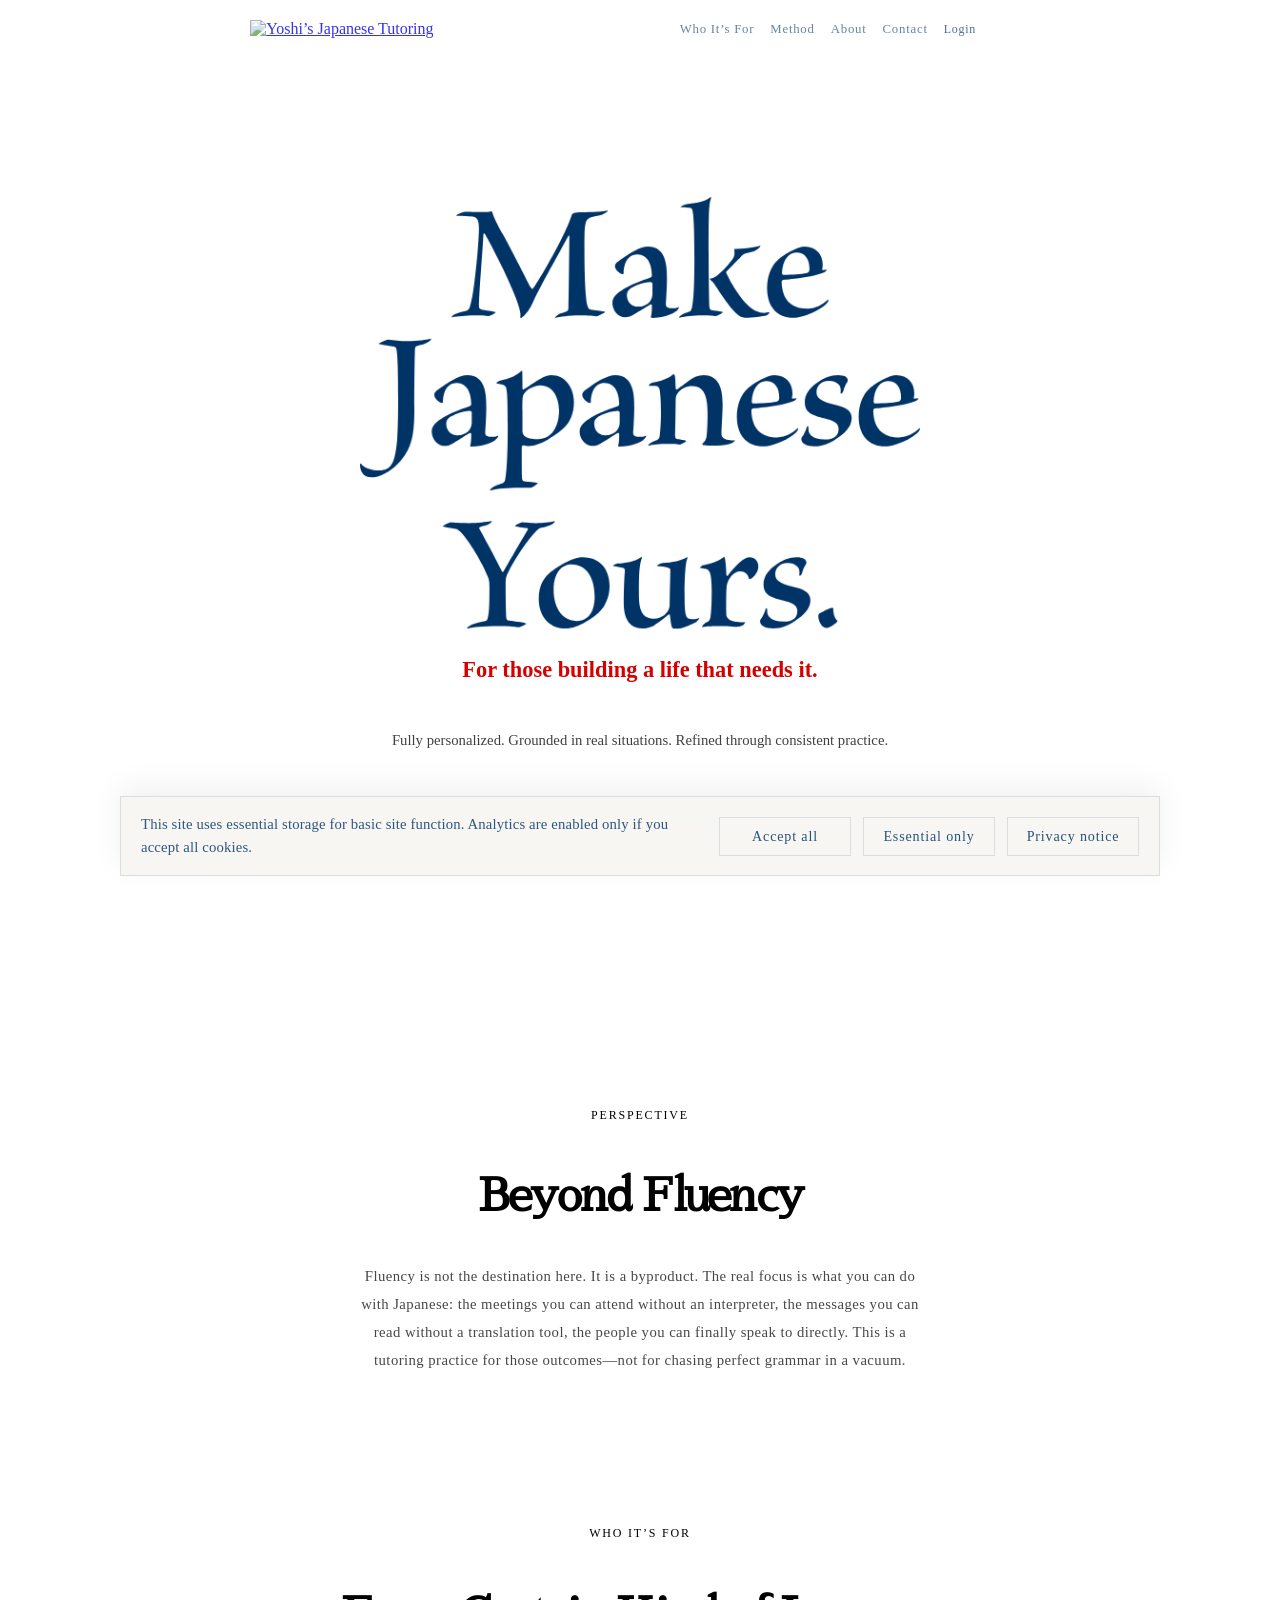
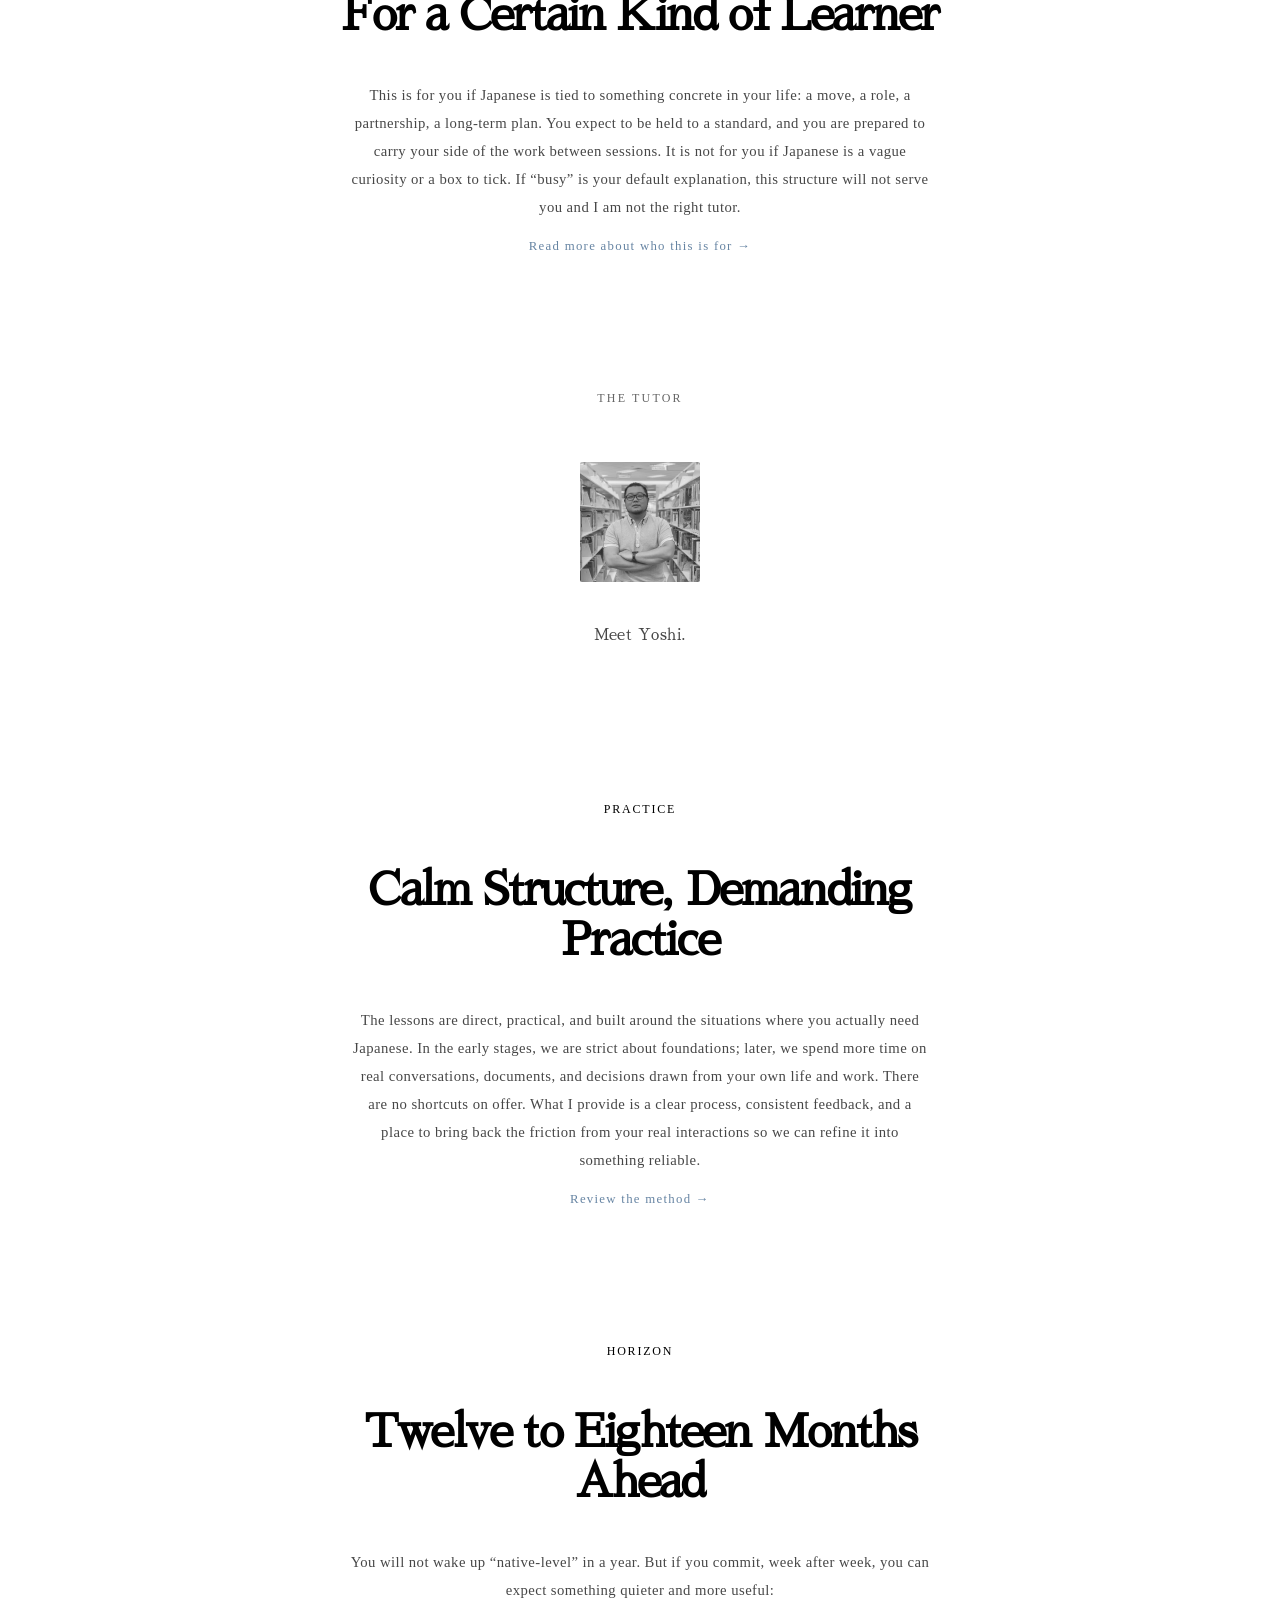
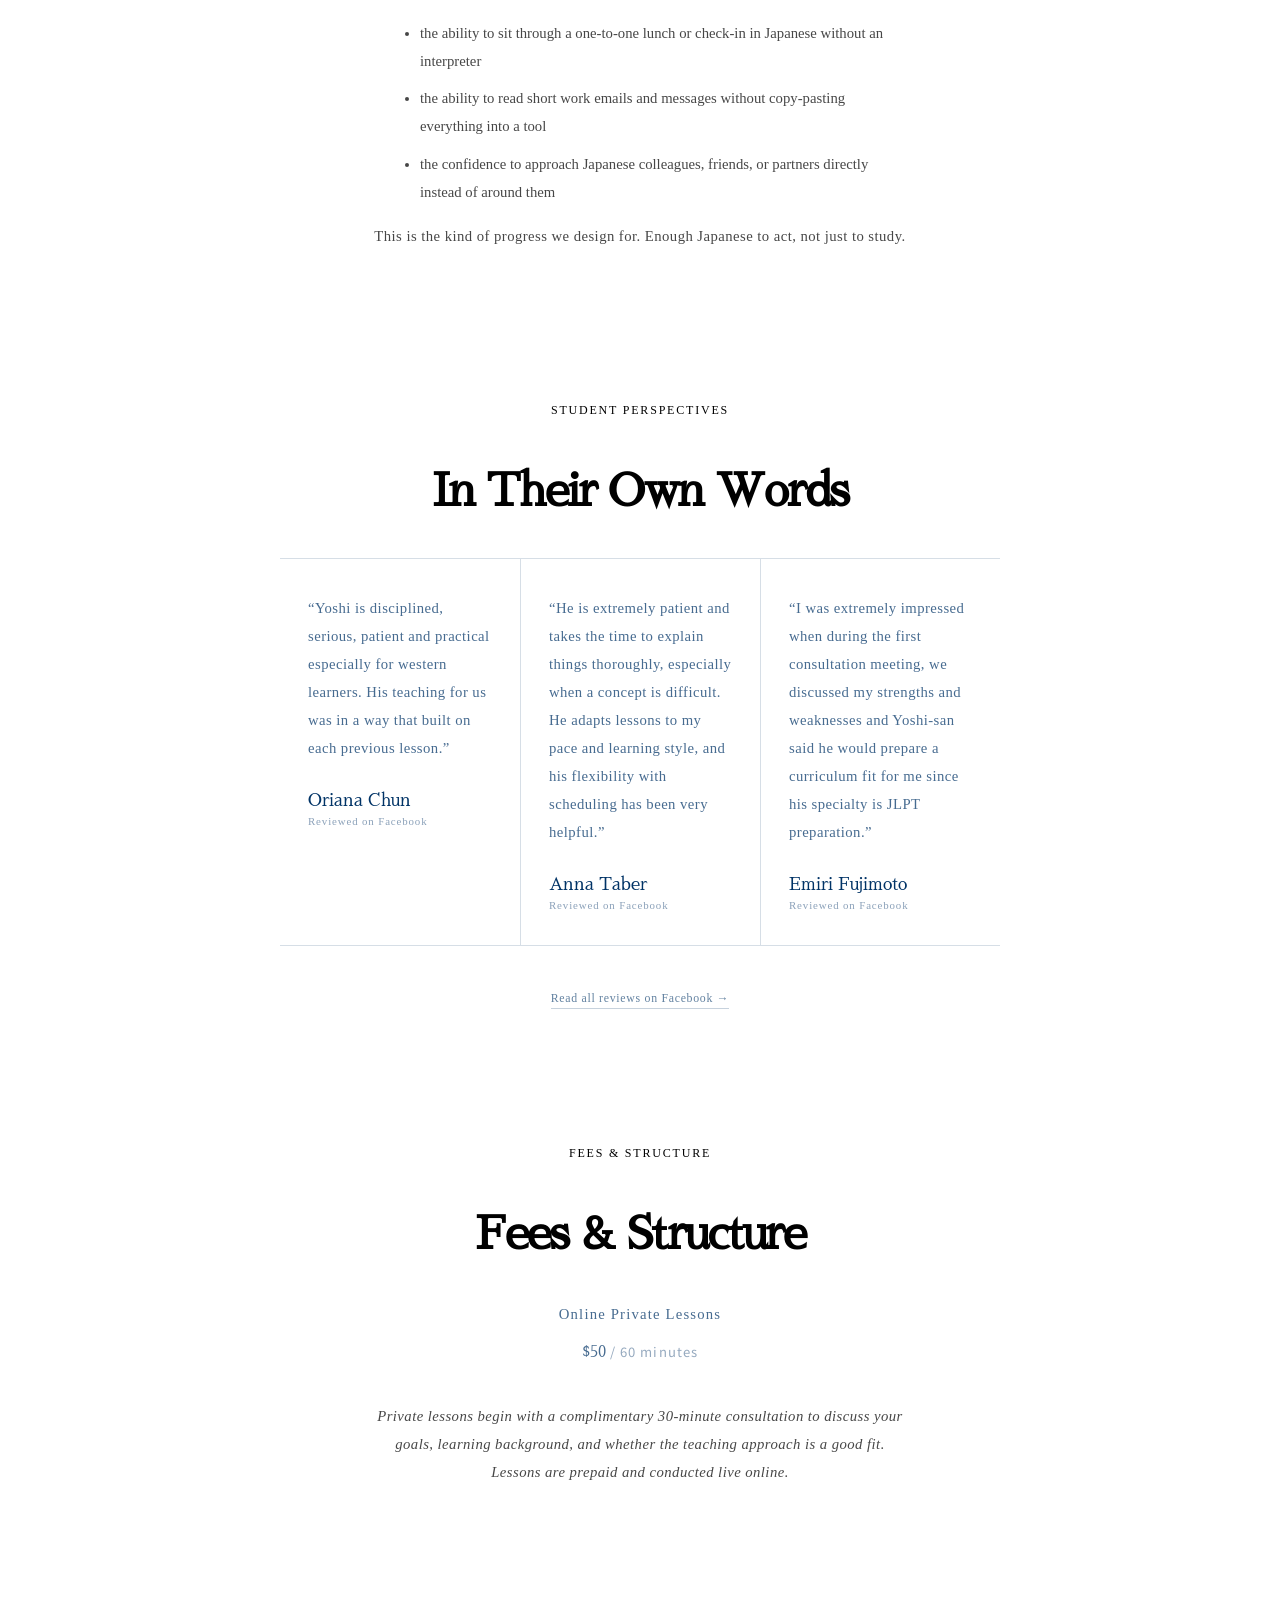
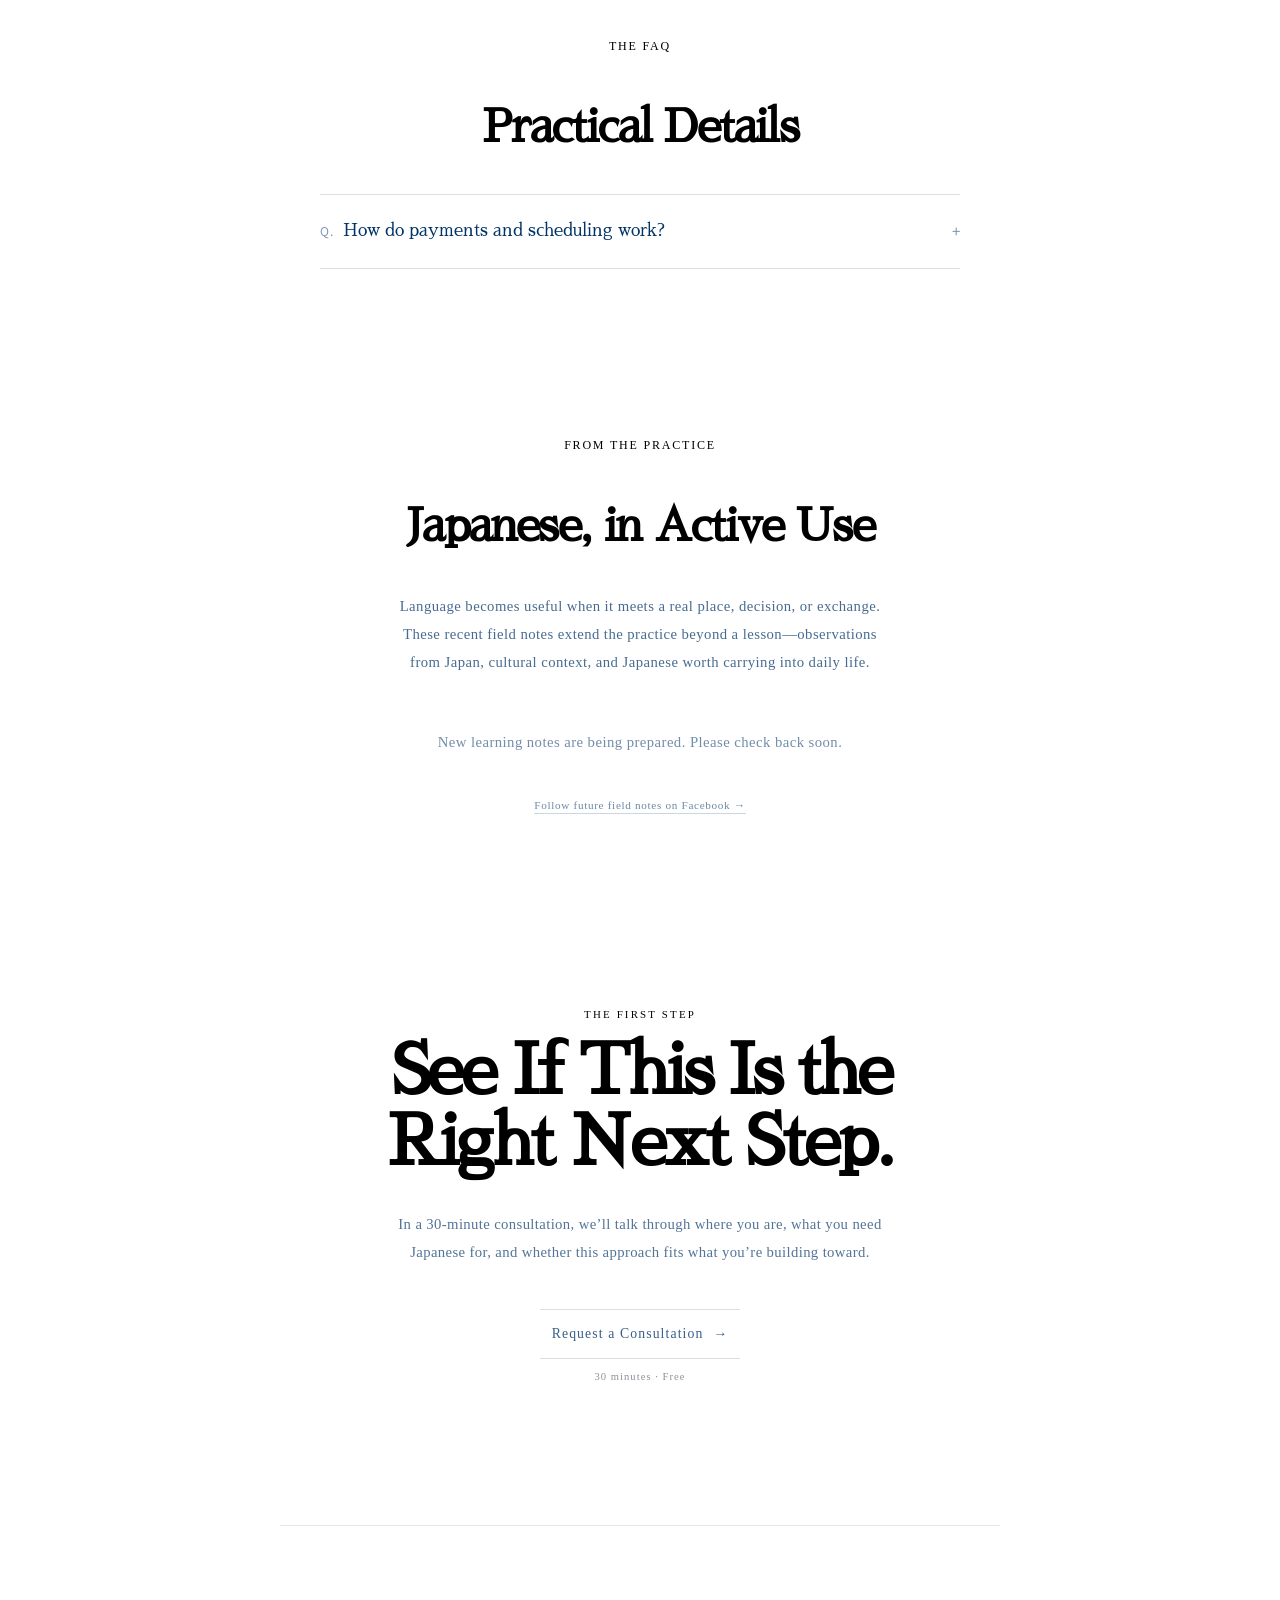
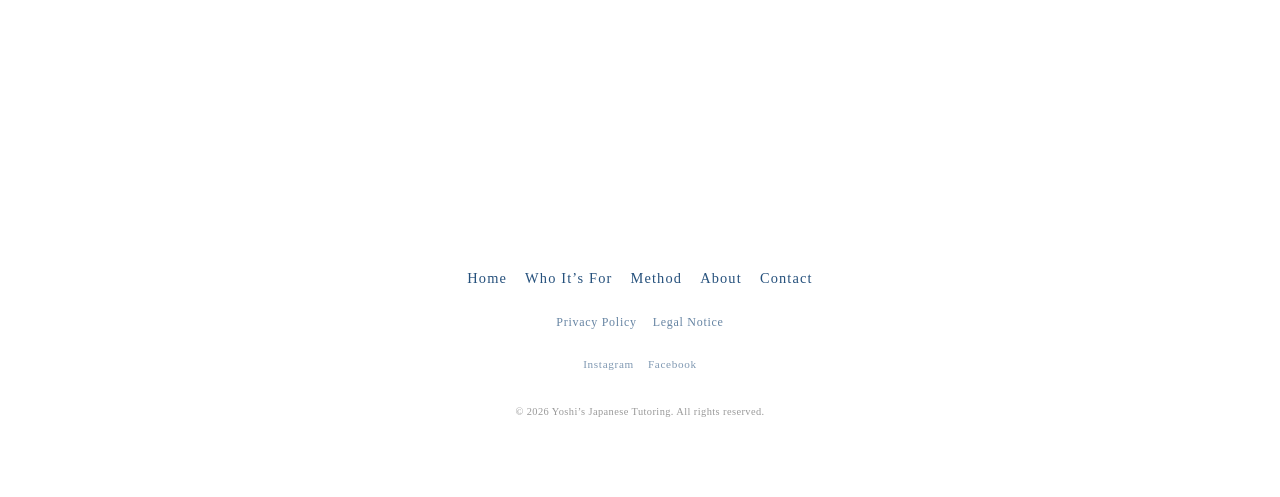
==== commit d4fad7f6: "feat: add active learning content section and integrate Facebook feed functionality" ====
--- a/index.html
+++ b/index.html
@@ -245,6 +245,30 @@
                     </div>
                 </div>
 
+                <!-- Active Learning Content -->
+                <section class="mono-block home-live-content" aria-labelledby="live-content-heading">
+                    <div class="mono-heading-group">
+                        <span class="mono-eyebrow">FROM THE PRACTICE</span>
+                        <h2 class="mono-heading" id="live-content-heading">Japanese, in Active Use</h2>
+                    </div>
+                    <p class="home-live-content__frame">Language becomes useful when it meets a real place, decision,
+                        or exchange. These recent field notes extend the practice beyond a lesson—observations from
+                        Japan, cultural context, and Japanese worth carrying into daily life.</p>
+
+                    <div class="facebook-feed" data-facebook-feed hidden></div>
+                    <p class="facebook-feed__status is-visible" data-facebook-status role="status" aria-live="polite">
+                        Loading recent learning notes…</p>
+                    <noscript>
+                        <p class="facebook-feed__status is-visible">JavaScript is required to display the latest
+                            learning notes.</p>
+                    </noscript>
+
+                    <div class="home-live-content__exit">
+                        <a href="https://www.facebook.com/Yoshi.Japanese.Tutor" class="quiet-text-link"
+                            target="_blank" rel="noopener noreferrer">Follow future field notes on Facebook →</a>
+                    </div>
+                </section>
+
                 <!-- Final CTA -->
                 <div class="mono-block home-final-cta" aria-labelledby="final-cta-heading">
                     <div class="mono-heading-group home-final-heading-group">
@@ -275,6 +299,7 @@
     <script src="assets/js/layout.js"></script>
     <script src="assets/js/motion.js"></script>
     <script src="assets/js/auth.js"></script>
+    <script src="assets/js/facebook-content.js"></script>
 
 </body>
 
--- a/assets/style.css
+++ b/assets/style.css
@@ -1049,6 +1049,149 @@
  .home-page .home-fees,
  .home-page .home-faq {
      max-width: 720px;
+ }
+
+ /* ===== HOME ACTIVE LEARNING CONTENT ===== */
+
+ .home-page .home-live-content {
+     width: min(100%, 980px);
+     max-width: 980px;
+     margin-top: 32px;
+     margin-bottom: max(18vh, 150px);
+ }
+
+ .home-page .home-live-content__frame {
+     width: min(100%, 620px);
+     max-width: 620px;
+     margin: 0 auto 52px;
+     color: var(--navy);
+     text-wrap: balance;
+ }
+
+ .home-page .facebook-feed {
+     display: grid;
+     grid-template-columns: repeat(3, minmax(0, 1fr));
+     width: 100%;
+     margin: 0 auto;
+     border-top: 1px solid rgba(0, 51, 102, 0.16);
+     border-bottom: 1px solid rgba(0, 51, 102, 0.16);
+     text-align: left;
+ }
+
+ .home-page .facebook-feed[hidden] {
+     display: none;
+ }
+
+ .home-page .facebook-card {
+     display: flex;
+     min-width: 0;
+     flex-direction: column;
+     color: var(--navy);
+ }
+
+ .home-page .facebook-card + .facebook-card {
+     border-left: 1px solid rgba(0, 51, 102, 0.16);
+ }
+
+ .home-page .facebook-card__media {
+     position: relative;
+     overflow: hidden;
+     aspect-ratio: 4 / 3;
+     margin: 0;
+     background: rgba(0, 51, 102, 0.035);
+     border-bottom: 1px solid rgba(0, 51, 102, 0.12);
+ }
+
+ .home-page .facebook-card__image {
+     display: block;
+     width: 100%;
+     height: 100%;
+     object-fit: cover;
+     filter: saturate(0.72) contrast(0.96);
+     transition: filter 700ms ease, transform 900ms cubic-bezier(0.16, 1, 0.3, 1);
+ }
+
+ .home-page .facebook-card:hover .facebook-card__image {
+     filter: saturate(0.9) contrast(1);
+     transform: scale(1.015);
+ }
+
+ .home-page .facebook-card__body {
+     display: flex;
+     flex: 1;
+     flex-direction: column;
+     align-items: flex-start;
+     min-width: 0;
+     padding: 30px 28px 34px;
+ }
+
+ .home-page .facebook-card--text-only .facebook-card__body {
+     padding-top: 42px;
+ }
+
+ .home-page .facebook-card__body p,
+ .home-page .reveal .facebook-card__body p:not(.is-visible) {
+     opacity: 1 !important;
+     transform: none !important;
+     visibility: visible !important;
+ }
+
+ .home-page .facebook-card__body p.facebook-card__meta {
+     margin: 0 0 18px;
+     color: rgba(0, 51, 102, 0.48);
+     font-size: 0.66rem;
+     line-height: 1.5;
+     letter-spacing: 0.12em;
+ }
+
+ .home-page .facebook-card__body p.facebook-card__message {
+     margin: 0;
+     color: rgba(0, 51, 102, 0.76);
+     font-family: "Sawarabi Mincho", serif;
+     font-size: 1rem;
+     line-height: 1.82;
+     letter-spacing: 0.01em;
+     overflow-wrap: anywhere;
+ }
+
+ .home-page .facebook-card__link {
+     display: inline-block;
+     margin-top: auto;
+     padding-top: 30px;
+     padding-bottom: 2px;
+     color: rgba(0, 51, 102, 0.68);
+     border-bottom: 1px solid rgba(0, 51, 102, 0.24);
+     font-size: 0.72rem;
+     letter-spacing: 0.07em;
+     text-decoration: none;
+ }
+
+ .home-page .facebook-card__link:hover,
+ .home-page .facebook-card__link:focus-visible {
+     color: var(--navy);
+     border-color: var(--navy);
+     outline: none;
+ }
+
+ .home-page .facebook-feed__status,
+ .home-page .reveal .facebook-feed__status:not(.is-visible) {
+     width: min(100%, 620px);
+     margin: 0 auto;
+     color: rgba(0, 51, 102, 0.56);
+     opacity: 1 !important;
+     transform: none !important;
+ }
+
+ .home-page .home-live-content__exit {
+     margin-top: 38px;
+     text-align: center;
+ }
+
+ .home-page .home-live-content__exit .quiet-text-link {
+     margin-top: 0;
+     color: rgba(0, 51, 102, 0.58);
+     font-size: 0.7rem;
+     border-color: rgba(0, 51, 102, 0.2);
  }
 
  .home-page .fee-details {
@@ -1319,6 +1462,51 @@
          margin-top: 36px;
      }
 
+     .home-page .home-live-content {
+         margin-top: 20px;
+         margin-bottom: max(15vh, 112px);
+     }
+
+     .home-page .home-live-content__frame {
+         max-width: 34rem;
+         margin-bottom: 42px;
+     }
+
+     .home-page .facebook-feed {
+         grid-template-columns: 1fr;
+         width: min(100%, 560px);
+     }
+
+     .home-page .facebook-card {
+         display: grid;
+         grid-template-columns: minmax(150px, 38%) minmax(0, 1fr);
+     }
+
+     .home-page .facebook-card + .facebook-card {
+         border-top: 1px solid rgba(0, 51, 102, 0.16);
+         border-left: 0;
+     }
+
+     .home-page .facebook-card__media {
+         height: 100%;
+         min-height: 230px;
+         aspect-ratio: auto;
+         border-right: 1px solid rgba(0, 51, 102, 0.12);
+         border-bottom: 0;
+     }
+
+     .home-page .facebook-card__body {
+         padding: 28px 24px 30px;
+     }
+
+     .home-page .facebook-card--text-only {
+         display: block;
+     }
+
+     .home-page .facebook-card--text-only .facebook-card__body {
+         padding: 32px 24px;
+     }
+
      .home-page .mono-stack .home-final-headline {
          max-width: 620px;
          font-size: clamp(2.35rem, 8vw, 3.4rem);
@@ -1359,6 +1547,35 @@
 
      .home-page .home-final-action-group {
          margin-top: 36px;
+     }
+
+     .home-page .home-live-content {
+         margin-bottom: 104px;
+     }
+
+     .home-page .home-live-content__frame {
+         margin-bottom: 34px;
+         text-wrap: pretty;
+     }
+
+     .home-page .facebook-card {
+         display: flex;
+     }
+
+     .home-page .facebook-card__media {
+         min-height: 0;
+         aspect-ratio: 4 / 3;
+         border-right: 0;
+         border-bottom: 1px solid rgba(0, 51, 102, 0.12);
+     }
+
+     .home-page .facebook-card__body,
+     .home-page .facebook-card--text-only .facebook-card__body {
+         padding: 28px 4px 30px;
+     }
+
+     .home-page .facebook-card__body p.facebook-card__message {
+         line-height: 1.76;
      }
  }
 
@@ -1474,106 +1691,6 @@
  /* prevent header overlap on first title */
  .mono-container .mono-block-hero {
      margin-top: 40px;
- }
-
- /* ===== METHOD PAGE TUNING ===== */
-
- /* step titles feel slightly more sequential (less aggressive than fit) */
- .method-page .mono-subtitle-strong {
-     font-size: clamp(2.8rem, 6vw, 3.6rem);
-     letter-spacing: -0.05em;
- }
-
- /* body slightly more readable (process explanation) */
- .method-page .mono-stack p {
-     font-size: 0.85rem;
-     line-height: 1.85;
-     opacity: 0.65;
- }
-
- /* ===== METHOD STEPS (GAP SYSTEM) ===== */
- .method-steps-container {
-     display: flex;
-     flex-direction: column;
-     gap: clamp(260px, 28vh, 360px);
-     width: 100%;
- }
-
- .method-step {
-     position: relative;
-     width: 100%;
- }
-
-
- /* ===== METHOD FLOW LOCK (1→2→3 visual gravity) ===== */
-
- /* remove visual compression caused by transform */
- .method-page .mono-block {
-     transform: none;
- }
-
- /* subtle opacity compression for forward motion perception */
- .method-page .mono-block:nth-of-type(2),
- .method-page .mono-block:nth-of-type(3),
- .method-page .mono-block:nth-of-type(4) {
-     opacity: 0.96;
- }
-
- /* reinforce linear reading by narrowing later steps slightly */
- .method-page .mono-block:nth-of-type(3) .mono-stack>*,
- .method-page .mono-block:nth-of-type(4) .mono-stack>* {
-     max-width: 600px;
- }
-
- /* ===== METHOD STEP NUMBER (BACKGROUND MASS) ===== */
-
- /* ===== METHOD STEP NUMBER (BACKGROUND MASS) ===== */
- .mono-step-number {
-     position: absolute;
-     top: 50%;
-     left: 50%;
-     transform: translate(-50%, -50%);
-
-     font-family: "Sawarabi Mincho", serif;
-     font-size: clamp(12rem, 25vw, 20rem);
-     letter-spacing: -0.08em;
-     line-height: 1;
-
-     opacity: 0.1;
-
-     pointer-events: none;
-     z-index: 0;
-     white-space: nowrap;
- }
-
- .mono-step {
-     position: relative;
- }
-
- .mono-step-content {
-     position: relative;
-     z-index: 1;
- }
-
- .mono-step-inner {
-     position: relative;
- }
-
- .method-page .mono-step-content {
-     padding-left: 8px;
- }
-
- /* align number and title as a single visual block */
- .method-page .mono-block>.mono-step-number+.mono-subtitle {
-     margin-top: 0;
- }
-
- /* slightly stronger presence and overlap precision on larger screens */
- @media (min-width: 1024px) {
-     .mono-step-number {
-         font-size: clamp(14rem, 22vw, 22rem);
-         opacity: 0.08;
-     }
  }
 
  /* ===== FOOTER MONOLITH (Editorial Stack) ===== */
@@ -2875,3 +2992,1978 @@
          display: none;
      }
  }
+
+ /* ===== WHO IT'S FOR — SELF-SELECTION PAGE ===== */
+
+ .fit-page {
+     color: var(--navy);
+     background: #fff;
+ }
+
+ .fit-page .fit-main {
+     width: min(90%, 860px);
+     margin: 0 auto;
+     padding-top: clamp(170px, 20vh, 220px);
+     text-align: center;
+ }
+
+ .fit-page .fit-intro {
+     width: min(100%, 780px);
+     margin: 0 auto;
+ }
+
+ .fit-page .fit-eyebrow {
+     display: block;
+     margin-bottom: 18px;
+     font-family: "Noto Sans JP", sans-serif;
+     font-size: 0.7rem;
+     line-height: 1.4;
+     letter-spacing: 0.2em;
+     color: rgba(0, 51, 102, 0.48);
+ }
+
+ .fit-page .fit-intro-title,
+ .fit-page .fit-selection-heading,
+ .fit-page .fit-final-title {
+     font-family: "Sawarabi Mincho", serif;
+     color: var(--navy);
+ }
+
+ .fit-page .fit-intro-title {
+     margin: 0 auto;
+     font-size: clamp(3.4rem, 7vw, 5.6rem);
+     line-height: 1.02;
+     letter-spacing: -0.055em;
+     text-wrap: balance;
+ }
+
+ .fit-page .fit-intro-body {
+     width: min(100%, 60ch);
+     margin: 42px auto 0;
+     font-size: 0.98rem;
+     line-height: 1.95;
+     letter-spacing: 0.02em;
+     text-align: left;
+     color: rgba(0, 51, 102, 0.72);
+ }
+
+ .fit-page .fit-selection-section {
+     width: min(100%, 760px);
+     margin-right: auto;
+     margin-left: auto;
+ }
+
+ .fit-page .fit-primary {
+     margin-top: clamp(110px, 14vh, 150px);
+ }
+
+ .fit-page .fit-selection-heading {
+     max-width: 720px;
+     margin: 0 auto;
+     font-size: clamp(2.15rem, 4.5vw, 3.15rem);
+     line-height: 1.08;
+     letter-spacing: -0.035em;
+     text-wrap: balance;
+ }
+
+ .fit-page .fit-statements {
+     display: flex;
+     flex-direction: column;
+     gap: 32px;
+     width: min(100%, 62ch);
+     margin: 52px auto 0;
+     text-align: left;
+ }
+
+ .fit-page .fit-statements p {
+     margin: 0;
+     padding-left: 22px;
+     border-left: 1px solid rgba(0, 51, 102, 0.24);
+     font-size: 0.98rem;
+     line-height: 1.9;
+     letter-spacing: 0.02em;
+     color: rgba(0, 51, 102, 0.82);
+ }
+
+ .fit-page .fit-selection-divider {
+     width: min(100%, 720px);
+     height: 1px;
+     margin: clamp(110px, 15vh, 160px) auto;
+     background: rgba(15, 23, 42, 0.1);
+ }
+
+ .fit-page .fit-alternative .fit-selection-heading {
+     max-width: 660px;
+     font-size: clamp(1.75rem, 3.5vw, 2.35rem);
+     color: rgba(0, 51, 102, 0.62);
+ }
+
+ .fit-page .fit-alternative .fit-statements {
+     margin-top: 44px;
+ }
+
+ .fit-page .fit-alternative .fit-statements p {
+     border-left-color: rgba(15, 23, 42, 0.14);
+     color: rgba(15, 23, 42, 0.62);
+ }
+
+ .fit-page .fit-final-cta {
+     width: min(100%, 760px);
+     margin: max(18vh, 160px) auto 0;
+     text-align: center;
+ }
+
+ .fit-page .fit-final-eyebrow {
+     margin-bottom: 16px;
+     opacity: 0.88;
+ }
+
+ .fit-page .fit-final-title {
+     margin: 0 auto;
+     font-size: clamp(2.75rem, 6vw, 4.25rem);
+     line-height: 1.04;
+     letter-spacing: -0.045em;
+     text-wrap: balance;
+ }
+
+ .fit-page .fit-final-body {
+     width: min(100%, 600px);
+     margin: 34px auto 0;
+     font-size: 0.92rem;
+     line-height: 1.9;
+     letter-spacing: 0.025em;
+     color: rgba(0, 51, 102, 0.68);
+     text-wrap: balance;
+ }
+
+ .fit-page .fit-final-action-group {
+     display: flex;
+     flex-direction: column;
+     align-items: center;
+     margin-top: 42px;
+ }
+
+ .fit-page .fit-final-action {
+     display: inline-flex;
+     align-items: center;
+     justify-content: center;
+     gap: 10px;
+     padding: 16px 12px;
+     color: var(--navy);
+     background: transparent;
+     border-top: 1px solid rgba(15, 23, 42, 0.18);
+     border-bottom: 1px solid rgba(15, 23, 42, 0.18);
+     font-size: 0.86rem;
+     font-weight: 500;
+     letter-spacing: 0.08em;
+     text-decoration: none;
+     opacity: 0.78;
+     transition: letter-spacing 0.75s cubic-bezier(0.16, 1, 0.3, 1),
+         opacity 0.75s cubic-bezier(0.16, 1, 0.3, 1),
+         border-color 0.75s cubic-bezier(0.16, 1, 0.3, 1);
+ }
+
+ .fit-page .fit-final-action:hover,
+ .fit-page .fit-final-action:focus-visible {
+     border-color: rgba(15, 23, 42, 0.42);
+     letter-spacing: 0.115em;
+     opacity: 1;
+ }
+
+ .fit-page .fit-final-action:focus-visible {
+     outline: 1px solid rgba(15, 23, 42, 0.32);
+     outline-offset: 6px;
+ }
+
+ .fit-page .fit-final-arrow {
+     display: inline-block;
+     transition: transform 0.75s cubic-bezier(0.16, 1, 0.3, 1),
+         opacity 0.75s cubic-bezier(0.16, 1, 0.3, 1);
+ }
+
+ .fit-page .fit-final-action:hover .fit-final-arrow,
+ .fit-page .fit-final-action:focus-visible .fit-final-arrow {
+     transform: translateX(4px);
+     opacity: 1;
+ }
+
+ .fit-page .fit-final-meta {
+     margin: 11px 0 0;
+     font-size: 0.66rem;
+     line-height: 1.4;
+     letter-spacing: 0.1em;
+     color: rgba(15, 23, 42, 0.48);
+ }
+
+ .fit-page .fit-footer-boundary {
+     width: min(100%, 720px);
+     height: 1px;
+     margin: max(12vh, 96px) auto;
+     background: rgba(15, 23, 42, 0.1);
+ }
+
+ @media (max-width: 768px) {
+     .fit-page .fit-main {
+         width: calc(100% - 60px);
+         padding-top: 150px;
+     }
+
+     .fit-page .fit-intro-title {
+         font-size: clamp(2.8rem, 9vw, 4.2rem);
+     }
+
+     .fit-page .fit-intro-body,
+     .fit-page .fit-statements p {
+         line-height: 1.85;
+     }
+
+     .fit-page .fit-primary {
+         margin-top: 100px;
+     }
+
+     .fit-page .fit-selection-heading {
+         font-size: clamp(2rem, 6vw, 2.8rem);
+     }
+
+     .fit-page .fit-alternative .fit-selection-heading {
+         font-size: clamp(1.65rem, 5vw, 2.15rem);
+     }
+
+     .fit-page .fit-selection-divider {
+         margin-top: 100px;
+         margin-bottom: 100px;
+     }
+
+     .fit-page .fit-final-cta {
+         margin-top: max(15vh, 120px);
+     }
+
+     .fit-page .fit-final-title {
+         font-size: clamp(2.35rem, 8vw, 3.4rem);
+     }
+
+     .fit-page .fit-final-action {
+         width: min(100%, 320px);
+         padding: 16px 10px;
+     }
+
+     .fit-page .fit-footer-boundary {
+         margin-top: max(12vh, 80px);
+         margin-bottom: max(12vh, 80px);
+     }
+ }
+
+ @media (max-width: 480px) {
+     .fit-page .fit-main {
+         width: calc(100% - 40px);
+         padding-top: 138px;
+     }
+
+     .fit-page .fit-eyebrow {
+         margin-bottom: 16px;
+     }
+
+     .fit-page .fit-intro-title {
+         font-size: clamp(2.55rem, 12vw, 3.3rem);
+         line-height: 1.06;
+     }
+
+     .fit-page .fit-intro-body {
+         margin-top: 34px;
+     }
+
+     .fit-page .fit-primary {
+         margin-top: 88px;
+     }
+
+     .fit-page .fit-selection-heading {
+         font-size: clamp(1.85rem, 9vw, 2.35rem);
+     }
+
+     .fit-page .fit-statements {
+         gap: 26px;
+         margin-top: 42px;
+     }
+
+     .fit-page .fit-statements p {
+         padding-left: 16px;
+     }
+
+     .fit-page .fit-selection-divider {
+         margin-top: 88px;
+         margin-bottom: 88px;
+     }
+
+     .fit-page .fit-alternative .fit-selection-heading {
+         font-size: clamp(1.55rem, 7.5vw, 1.95rem);
+     }
+
+     .fit-page .fit-alternative .fit-statements {
+         margin-top: 38px;
+     }
+
+     .fit-page .fit-final-title {
+         font-size: clamp(2.25rem, 11vw, 2.85rem);
+         line-height: 1.08;
+     }
+
+     .fit-page .fit-final-body {
+         margin-top: 28px;
+     }
+
+     .fit-page .fit-final-action-group {
+         margin-top: 36px;
+     }
+ }
+
+ /* ===== METHOD — EDITORIAL LEARNING PROCESS ===== */
+
+ .method-page {
+     color: var(--navy);
+     background: #fff;
+ }
+
+ .method-page .method-main {
+     width: min(90%, 860px);
+     margin: 0 auto;
+     padding-top: clamp(170px, 20vh, 220px);
+     text-align: center;
+ }
+
+ .method-page .method-intro {
+     width: min(100%, 780px);
+     margin: 0 auto;
+ }
+
+ .method-page .method-eyebrow {
+     display: block;
+     margin-bottom: 18px;
+     font-family: "Noto Sans JP", sans-serif;
+     font-size: 0.7rem;
+     line-height: 1.4;
+     letter-spacing: 0.2em;
+     color: rgba(0, 51, 102, 0.48);
+ }
+
+ .method-page .method-intro-title,
+ .method-page .method-step-title,
+ .method-page .method-final-title {
+     font-family: "Sawarabi Mincho", serif;
+     color: var(--navy);
+     text-wrap: balance;
+     word-break: normal;
+     overflow-wrap: break-word;
+ }
+
+ .method-page .method-intro-title {
+     margin: 0 auto;
+     font-size: clamp(3.4rem, 7vw, 5.4rem);
+     line-height: 1.02;
+     letter-spacing: -0.055em;
+ }
+
+ .method-page .method-intro-body,
+ .method-page .method-step-body {
+     width: min(100%, 62ch);
+     margin-right: auto;
+     margin-left: auto;
+     text-align: left;
+ }
+
+ .method-page .method-intro-body {
+     margin-top: 42px;
+     margin-bottom: 0;
+     font-size: 0.98rem;
+     line-height: 1.95;
+     letter-spacing: 0.02em;
+     color: rgba(0, 51, 102, 0.72);
+     text-wrap: pretty;
+ }
+
+ .method-page .method-step {
+     width: min(100%, 760px);
+     margin-right: auto;
+     margin-left: auto;
+ }
+
+ .method-page .method-intro + .method-step {
+     margin-top: clamp(120px, 16vh, 170px);
+ }
+
+ .method-page .method-step-title {
+     max-width: 720px;
+     margin: 0 auto;
+     font-size: clamp(2.35rem, 5vw, 3.5rem);
+     line-height: 1.06;
+     letter-spacing: -0.04em;
+ }
+
+ .method-page .method-step-stabilize .method-step-title {
+     max-width: 680px;
+ }
+
+ .method-page .method-step-body {
+     display: flex;
+     flex-direction: column;
+     gap: 24px;
+     margin-top: 44px;
+ }
+
+ .method-page .method-step-body p {
+     margin: 0;
+     font-size: 0.98rem;
+     line-height: 1.9;
+     letter-spacing: 0.02em;
+     color: rgba(0, 51, 102, 0.78);
+     text-wrap: pretty;
+ }
+
+ .method-page .method-step-divider {
+     width: min(100%, 720px);
+     height: 1px;
+     margin: clamp(86px, 11vh, 112px) auto;
+     background: rgba(15, 23, 42, 0.1);
+ }
+
+ .method-page .method-final-cta {
+     width: min(100%, 760px);
+     margin: max(18vh, 160px) auto 0;
+     text-align: center;
+ }
+
+ .method-page .method-final-eyebrow {
+     margin-bottom: 16px;
+ }
+
+ .method-page .method-final-title {
+     margin: 0 auto;
+     font-size: clamp(2.75rem, 6vw, 4.25rem);
+     line-height: 1.04;
+     letter-spacing: -0.045em;
+ }
+
+ .method-page .method-final-body {
+     width: min(100%, 600px);
+     margin: 34px auto 0;
+     font-size: 0.92rem;
+     line-height: 1.9;
+     letter-spacing: 0.025em;
+     color: rgba(0, 51, 102, 0.68);
+     text-wrap: balance;
+ }
+
+ .method-page .method-final-action-group {
+     display: flex;
+     flex-direction: column;
+     align-items: center;
+     margin-top: 42px;
+ }
+
+ .method-page .method-final-action {
+     display: inline-flex;
+     align-items: center;
+     justify-content: center;
+     gap: 10px;
+     padding: 16px 12px;
+     color: var(--navy);
+     background: transparent;
+     border-top: 1px solid rgba(15, 23, 42, 0.18);
+     border-bottom: 1px solid rgba(15, 23, 42, 0.18);
+     font-size: 0.86rem;
+     font-weight: 500;
+     letter-spacing: 0.08em;
+     text-decoration: none;
+     opacity: 0.78;
+     transition: letter-spacing 0.75s cubic-bezier(0.16, 1, 0.3, 1),
+         opacity 0.75s cubic-bezier(0.16, 1, 0.3, 1),
+         border-color 0.75s cubic-bezier(0.16, 1, 0.3, 1);
+ }
+
+ .method-page .method-final-action:hover,
+ .method-page .method-final-action:focus-visible {
+     border-color: rgba(15, 23, 42, 0.42);
+     letter-spacing: 0.115em;
+     opacity: 1;
+ }
+
+ .method-page .method-final-action:focus-visible {
+     outline: 1px solid rgba(15, 23, 42, 0.32);
+     outline-offset: 6px;
+ }
+
+ .method-page .method-final-arrow {
+     display: inline-block;
+     transition: transform 0.75s cubic-bezier(0.16, 1, 0.3, 1),
+         opacity 0.75s cubic-bezier(0.16, 1, 0.3, 1);
+ }
+
+ .method-page .method-final-action:hover .method-final-arrow,
+ .method-page .method-final-action:focus-visible .method-final-arrow {
+     transform: translateX(4px);
+     opacity: 1;
+ }
+
+ .method-page .method-final-meta {
+     margin: 11px 0 0;
+     font-size: 0.66rem;
+     line-height: 1.4;
+     letter-spacing: 0.1em;
+     color: rgba(15, 23, 42, 0.48);
+ }
+
+ .method-page .method-footer-boundary {
+     width: min(100%, 720px);
+     height: 1px;
+     margin: max(12vh, 96px) auto;
+     background: rgba(15, 23, 42, 0.1);
+ }
+
+ @media (max-width: 768px) {
+     .method-page .method-main {
+         width: calc(100% - 60px);
+         padding-top: 150px;
+     }
+
+     .method-page .method-intro-title {
+         font-size: clamp(2.8rem, 9vw, 4.15rem);
+     }
+
+     .method-page .method-intro-body,
+     .method-page .method-step-body p {
+         line-height: 1.85;
+     }
+
+     .method-page .method-intro + .method-step {
+         margin-top: 104px;
+     }
+
+     .method-page .method-step-title {
+         font-size: clamp(2.05rem, 6.5vw, 2.9rem);
+     }
+
+     .method-page .method-step-divider {
+         margin-top: 88px;
+         margin-bottom: 88px;
+     }
+
+     .method-page .method-final-cta {
+         margin-top: max(15vh, 120px);
+     }
+
+     .method-page .method-final-title {
+         font-size: clamp(2.35rem, 8vw, 3.4rem);
+     }
+
+     .method-page .method-final-action {
+         width: min(100%, 320px);
+         padding: 16px 10px;
+     }
+
+     .method-page .method-footer-boundary {
+         margin-top: max(12vh, 80px);
+         margin-bottom: max(12vh, 80px);
+     }
+ }
+
+ @media (max-width: 480px) {
+     .method-page .method-main {
+         width: calc(100% - 40px);
+         padding-top: 138px;
+     }
+
+     .method-page .method-eyebrow {
+         margin-bottom: 16px;
+     }
+
+     .method-page .method-intro-title {
+         font-size: clamp(2.55rem, 12vw, 3.3rem);
+         line-height: 1.06;
+     }
+
+     .method-page .method-intro-body {
+         margin-top: 34px;
+     }
+
+     .method-page .method-intro + .method-step {
+         margin-top: 90px;
+     }
+
+     .method-page .method-step-title {
+         font-size: clamp(1.95rem, 9vw, 2.45rem);
+         line-height: 1.08;
+     }
+
+     .method-page .method-step-body {
+         gap: 20px;
+         margin-top: 38px;
+     }
+
+     .method-page .method-step-divider {
+         margin-top: 78px;
+         margin-bottom: 78px;
+     }
+
+     .method-page .method-final-title {
+         font-size: clamp(2.25rem, 11vw, 2.85rem);
+         line-height: 1.08;
+     }
+
+     .method-page .method-final-body {
+         margin-top: 28px;
+     }
+
+     .method-page .method-final-action-group {
+         margin-top: 36px;
+     }
+ }
+
+ /* ===== ABOUT — EDITORIAL TUTOR PROFILE ===== */
+
+ .about-page {
+     color: var(--navy);
+     background: #fff;
+ }
+
+ .about-page .about-main {
+     width: min(90%, 1040px);
+     margin: 0 auto;
+     padding-top: clamp(164px, 19vh, 210px);
+ }
+
+ .about-page .about-intro {
+     display: grid;
+     grid-template-columns: minmax(0, 1.12fr) minmax(320px, 0.88fr);
+     align-items: center;
+     gap: clamp(56px, 7vw, 96px);
+ }
+
+ .about-page .about-intro-copy {
+     min-width: 0;
+ }
+
+ .about-page .about-eyebrow {
+     display: block;
+     margin-bottom: 18px;
+     font-family: "Noto Sans JP", sans-serif;
+     font-size: 0.7rem;
+     line-height: 1.4;
+     letter-spacing: 0.2em;
+     color: rgba(0, 51, 102, 0.48);
+ }
+
+ .about-page .about-intro-title,
+ .about-page .about-section-title,
+ .about-page .about-final-title {
+     font-family: "Sawarabi Mincho", serif;
+     color: var(--navy);
+     text-wrap: balance;
+     word-break: normal;
+     overflow-wrap: break-word;
+ }
+
+ .about-page .about-intro-title {
+     max-width: 590px;
+     margin: 0;
+     font-size: clamp(3.35rem, 4.7vw, 4.25rem);
+     line-height: 1.03;
+     letter-spacing: -0.055em;
+ }
+
+ .about-page .about-intro-line,
+ .about-page .about-story-line {
+     display: block;
+ }
+
+ .about-page .about-story-line-nowrap {
+     white-space: nowrap;
+ }
+
+ .about-page .about-intro-body {
+     width: min(100%, 58ch);
+     margin-top: 38px;
+     text-align: left;
+ }
+
+ .about-page .about-intro-body p,
+ .about-page .about-body p,
+ .about-page .about-attention-intro,
+ .about-page .about-statements p {
+     font-family: "Noto Sans JP", sans-serif;
+     font-size: 0.98rem;
+     line-height: 1.9;
+     letter-spacing: 0.02em;
+     text-wrap: pretty;
+ }
+
+ .about-page .about-intro-body p {
+     margin: 0;
+     color: rgba(0, 51, 102, 0.76);
+ }
+
+ .about-page .about-intro-body p + p {
+     margin-top: 20px;
+ }
+
+ .about-page .about-portrait {
+     width: min(100%, 400px);
+     aspect-ratio: 4 / 5;
+     margin: 0 0 0 auto;
+     overflow: hidden;
+ }
+
+ .about-page .about-portrait img {
+     display: block;
+     width: 100%;
+     height: 100%;
+     object-fit: cover;
+     object-position: center center;
+     filter: grayscale(35%) contrast(1.02);
+ }
+
+ .about-page .about-section {
+     width: min(100%, 820px);
+     margin-right: auto;
+     margin-left: auto;
+     text-align: center;
+ }
+
+ .about-page .about-story {
+     margin-top: clamp(140px, 18vh, 190px);
+ }
+
+ .about-page .about-section-title {
+     margin: 0 auto;
+     line-height: 1.06;
+     letter-spacing: -0.045em;
+ }
+
+ .about-page .about-story-title {
+     max-width: 800px;
+     font-size: clamp(3rem, 5.7vw, 4.25rem);
+ }
+
+ .about-page .about-body {
+     width: min(100%, 62ch);
+     margin: 46px auto 0;
+     text-align: left;
+ }
+
+ .about-page .about-story .about-body {
+     width: min(100%, 58ch);
+ }
+
+ .about-page .about-body p {
+     margin: 0;
+     color: rgba(0, 51, 102, 0.78);
+ }
+
+ .about-page .about-body p + p {
+     margin-top: 26px;
+ }
+
+ .about-page .about-body .about-karate-note {
+     margin-top: 42px;
+     padding-left: 24px;
+     border-left: 1px solid rgba(15, 23, 42, 0.16);
+     color: rgba(0, 51, 102, 0.66);
+ }
+
+ .about-page .about-section-rule {
+     width: min(100%, 720px);
+     height: 1px;
+     margin: clamp(94px, 12vh, 124px) auto;
+     background: rgba(15, 23, 42, 0.1);
+ }
+
+ .about-page .about-attention-title {
+     max-width: 650px;
+     font-size: clamp(2.6rem, 5vw, 3.7rem);
+ }
+
+ .about-page .about-attention-intro {
+     width: min(100%, 60ch);
+     margin: 36px auto 0;
+     text-align: left;
+     color: rgba(0, 51, 102, 0.7);
+ }
+
+ .about-page .about-statements {
+     width: min(100%, 60ch);
+     margin: 48px auto 0;
+     text-align: left;
+ }
+
+ .about-page .about-statements p {
+     margin: 0;
+     padding-left: 24px;
+     border-left: 1px solid rgba(15, 23, 42, 0.18);
+     color: rgba(0, 51, 102, 0.82);
+ }
+
+ .about-page .about-statements p + p {
+     margin-top: 32px;
+ }
+
+ .about-page .about-beyond-title {
+     max-width: 720px;
+     font-size: clamp(2.45rem, 4.5vw, 3.45rem);
+     color: rgba(0, 51, 102, 0.9);
+ }
+
+ .about-page .about-beyond .about-body {
+     margin-top: 40px;
+ }
+
+ .about-page .about-final-cta {
+     width: min(100%, 760px);
+     margin: max(20vh, 180px) auto 0;
+     text-align: center;
+ }
+
+ .about-page .about-final-eyebrow {
+     margin-bottom: 16px;
+ }
+
+ .about-page .about-final-title {
+     margin: 0 auto;
+     font-size: clamp(2.75rem, 6vw, 4.25rem);
+     line-height: 1.04;
+     letter-spacing: -0.045em;
+ }
+
+ .about-page .about-final-body {
+     width: min(100%, 600px);
+     margin: 34px auto 0;
+     font-family: "Noto Sans JP", sans-serif;
+     font-size: 0.92rem;
+     line-height: 1.9;
+     letter-spacing: 0.025em;
+     color: rgba(0, 51, 102, 0.68);
+     text-wrap: balance;
+ }
+
+ .about-page .about-final-action-group {
+     display: flex;
+     flex-direction: column;
+     align-items: center;
+     margin-top: 42px;
+ }
+
+ .about-page .about-final-action {
+     display: inline-flex;
+     align-items: center;
+     justify-content: center;
+     gap: 10px;
+     padding: 16px 12px;
+     color: var(--navy);
+     background: transparent;
+     border-top: 1px solid rgba(15, 23, 42, 0.18);
+     border-bottom: 1px solid rgba(15, 23, 42, 0.18);
+     font-family: "Noto Sans JP", sans-serif;
+     font-size: 0.86rem;
+     font-weight: 500;
+     letter-spacing: 0.08em;
+     text-decoration: none;
+     opacity: 0.78;
+     transition: letter-spacing 0.75s cubic-bezier(0.16, 1, 0.3, 1),
+         opacity 0.75s cubic-bezier(0.16, 1, 0.3, 1),
+         border-color 0.75s cubic-bezier(0.16, 1, 0.3, 1);
+ }
+
+ .about-page .about-final-action:hover,
+ .about-page .about-final-action:focus-visible {
+     border-color: rgba(15, 23, 42, 0.42);
+     letter-spacing: 0.115em;
+     opacity: 1;
+ }
+
+ .about-page .about-final-action:focus-visible {
+     outline: 1px solid rgba(15, 23, 42, 0.32);
+     outline-offset: 6px;
+ }
+
+ .about-page .about-final-arrow {
+     display: inline-block;
+     transition: transform 0.75s cubic-bezier(0.16, 1, 0.3, 1),
+         opacity 0.75s cubic-bezier(0.16, 1, 0.3, 1);
+ }
+
+ .about-page .about-final-action:hover .about-final-arrow,
+ .about-page .about-final-action:focus-visible .about-final-arrow {
+     transform: translateX(4px);
+     opacity: 1;
+ }
+
+ .about-page .about-final-meta {
+     margin: 11px 0 0;
+     font-family: "Noto Sans JP", sans-serif;
+     font-size: 0.66rem;
+     line-height: 1.4;
+     letter-spacing: 0.1em;
+     color: rgba(15, 23, 42, 0.48);
+ }
+
+ .about-page .about-footer-boundary {
+     width: min(100%, 720px);
+     height: 1px;
+     margin: max(12vh, 96px) auto;
+     background: rgba(15, 23, 42, 0.1);
+ }
+
+ @media (max-width: 820px) {
+     .about-page .about-main {
+         width: calc(100% - 60px);
+         padding-top: 150px;
+     }
+
+     .about-page .about-intro {
+         grid-template-columns: 1fr;
+         gap: 64px;
+     }
+
+     .about-page .about-intro-copy {
+         width: min(100%, 700px);
+         margin: 0 auto;
+     }
+
+     .about-page .about-intro-title {
+         font-size: clamp(3rem, 9vw, 4.3rem);
+     }
+
+     .about-page .about-portrait {
+         width: min(70%, 400px);
+         margin: 0 auto;
+     }
+
+     .about-page .about-story {
+         margin-top: 128px;
+     }
+
+     .about-page .about-story-title {
+         font-size: clamp(2.75rem, 8vw, 3.8rem);
+     }
+
+     .about-page .about-section-rule {
+         margin-top: 92px;
+         margin-bottom: 92px;
+     }
+
+     .about-page .about-final-cta {
+         margin-top: max(17vh, 140px);
+     }
+
+     .about-page .about-final-title {
+         font-size: clamp(2.35rem, 8vw, 3.4rem);
+     }
+
+     .about-page .about-final-action {
+         width: min(100%, 320px);
+         padding: 16px 10px;
+     }
+
+     .about-page .about-footer-boundary {
+         margin-top: max(12vh, 80px);
+         margin-bottom: max(12vh, 80px);
+     }
+ }
+
+ @media (max-width: 480px) {
+     .about-page .about-main {
+         width: calc(100% - 40px);
+         padding-top: 138px;
+     }
+
+     .about-page .about-eyebrow {
+         margin-bottom: 16px;
+     }
+
+     .about-page .about-intro-title {
+         font-size: clamp(2.55rem, 12vw, 3.3rem);
+         line-height: 1.06;
+     }
+
+     .about-page .about-intro-body {
+         margin-top: 34px;
+     }
+
+     .about-page .about-intro {
+         gap: 50px;
+     }
+
+     .about-page .about-portrait {
+         width: 100%;
+     }
+
+     .about-page .about-story {
+         margin-top: 104px;
+     }
+
+     .about-page .about-story-title {
+         font-size: clamp(2.35rem, 10.25vw, 2.75rem);
+         line-height: 1.08;
+     }
+
+     .about-page .about-body {
+         margin-top: 38px;
+     }
+
+     .about-page .about-body .about-karate-note {
+         margin-top: 36px;
+         padding-left: 18px;
+     }
+
+     .about-page .about-section-rule {
+         margin-top: 78px;
+         margin-bottom: 78px;
+     }
+
+     .about-page .about-attention-title,
+     .about-page .about-beyond-title {
+         font-size: clamp(2.2rem, 10vw, 2.65rem);
+         line-height: 1.08;
+     }
+
+     .about-page .about-attention-intro {
+         margin-top: 30px;
+     }
+
+     .about-page .about-statements {
+         margin-top: 40px;
+     }
+
+     .about-page .about-statements p {
+         padding-left: 18px;
+     }
+
+     .about-page .about-statements p + p {
+         margin-top: 26px;
+     }
+
+     .about-page .about-final-cta {
+         margin-top: max(15vh, 126px);
+     }
+
+     .about-page .about-final-title {
+         font-size: clamp(2.25rem, 11vw, 2.85rem);
+         line-height: 1.08;
+     }
+
+     .about-page .about-final-body {
+         margin-top: 28px;
+     }
+
+     .about-page .about-final-action-group {
+         margin-top: 36px;
+     }
+ }
+
+ /* ===== CONTACT — BEFORE WE SPEAK ===== */
+
+ .contact-page {
+     color: var(--navy);
+     background: #fff;
+ }
+
+ .contact-page .contact-main {
+     width: min(90%, 860px);
+     margin: 0 auto;
+     padding-top: clamp(164px, 19vh, 210px);
+ }
+
+ .contact-page .contact-intro {
+     width: min(100%, 760px);
+     margin: 0 auto;
+     text-align: center;
+ }
+
+ .contact-page .contact-eyebrow,
+ .contact-page .contact-section-eyebrow {
+     display: block;
+     margin: 0;
+     font-family: "Noto Sans JP", sans-serif;
+     font-size: 0.7rem;
+     font-weight: 400;
+     line-height: 1.4;
+     letter-spacing: 0.2em;
+     color: rgba(0, 51, 102, 0.48);
+ }
+
+ .contact-page .contact-eyebrow {
+     margin-bottom: 18px;
+ }
+
+ .contact-page .contact-title {
+     margin: 0 auto;
+     font-family: "Sawarabi Mincho", serif;
+     font-size: clamp(3.4rem, 7vw, 5.25rem);
+     line-height: 1.03;
+     letter-spacing: -0.055em;
+     color: var(--navy);
+     text-wrap: balance;
+ }
+
+ .contact-page .contact-intro-body {
+     width: min(100%, 60ch);
+     margin: 42px auto 0;
+     text-align: left;
+ }
+
+ .contact-page .contact-intro-body p {
+     margin: 0;
+     font-family: "Noto Sans JP", sans-serif;
+     font-size: 0.98rem;
+     line-height: 1.9;
+     letter-spacing: 0.02em;
+     color: rgba(0, 51, 102, 0.74);
+     text-wrap: pretty;
+ }
+
+ .contact-page .contact-intro-body p + p {
+     margin-top: 24px;
+ }
+
+ .contact-page .contact-form {
+     width: min(100%, 600px);
+     max-width: 600px;
+     margin: clamp(112px, 14vh, 148px) auto 0;
+     align-items: stretch;
+     gap: 0;
+     text-align: left;
+ }
+
+ .contact-page .contact-form-section {
+     width: 100%;
+     margin: 0;
+ }
+
+ .contact-page .contact-form-section + .contact-form-section {
+     margin-top: 84px;
+     padding-top: 84px;
+     border-top: 1px solid rgba(15, 23, 42, 0.1);
+ }
+
+ .contact-page .contact-section-eyebrow {
+     margin-bottom: 42px;
+     color: rgba(0, 51, 102, 0.56);
+ }
+
+ .contact-page .contact-fields {
+     display: flex;
+     flex-direction: column;
+     gap: 38px;
+ }
+
+ .contact-page .contact-field-group {
+     display: flex;
+     width: 100%;
+     flex-direction: column;
+     align-items: stretch;
+ }
+
+ .contact-page .contact-label {
+     margin: 0 0 10px;
+     font-family: "Noto Sans JP", sans-serif;
+     font-size: 0.88rem;
+     font-weight: 400;
+     line-height: 1.65;
+     letter-spacing: 0.015em;
+     color: rgba(0, 51, 102, 0.78);
+     opacity: 1;
+     text-transform: none;
+     text-wrap: pretty;
+ }
+
+ .contact-page .contact-field {
+     width: 100%;
+     max-width: none;
+     min-height: 48px;
+     margin: 0;
+     padding: 12px 2px;
+     border: 0;
+     border-bottom: 1px solid rgba(0, 51, 102, 0.24);
+     border-radius: 0;
+     outline: none;
+     background: transparent;
+     color: var(--navy);
+     font-family: "Noto Sans JP", sans-serif;
+     font-size: 0.94rem;
+     line-height: 1.65;
+     letter-spacing: 0.015em;
+     opacity: 1;
+     transition: border-color 0.35s ease, box-shadow 0.35s ease;
+ }
+
+ .contact-page textarea.contact-field {
+     min-height: 128px;
+     resize: vertical;
+ }
+
+ .contact-page .contact-field::placeholder {
+     color: rgba(0, 51, 102, 0.5);
+     opacity: 1;
+ }
+
+ .contact-page .contact-field:focus,
+ .contact-page .contact-field:focus-visible {
+     border-bottom-color: rgba(0, 51, 102, 0.82);
+     box-shadow: 0 1px 0 rgba(0, 51, 102, 0.3);
+ }
+
+ .contact-page .contact-select-wrap {
+     position: relative;
+ }
+
+ .contact-page .contact-select-wrap::after {
+     content: "";
+     position: absolute;
+     top: 50%;
+     right: 4px;
+     width: 7px;
+     height: 7px;
+     border-right: 1px solid rgba(0, 51, 102, 0.52);
+     border-bottom: 1px solid rgba(0, 51, 102, 0.52);
+     transform: translateY(-70%) rotate(45deg);
+     pointer-events: none;
+ }
+
+ .contact-page select.contact-field {
+     appearance: none;
+     -webkit-appearance: none;
+     padding-right: 30px;
+     cursor: pointer;
+ }
+
+ .contact-page .contact-form-action {
+     margin-top: 88px;
+     text-align: left;
+ }
+
+ .contact-page .contact-submit {
+     width: fit-content !important;
+     height: 48px;
+     min-height: 48px;
+     justify-content: flex-start;
+     gap: 10px;
+     padding: 0 24px;
+     border: 0;
+     border-radius: 3px;
+     background: #003366;
+     box-shadow: none;
+     color: #f7f4ee;
+     font-family: "Noto Sans JP", sans-serif;
+     font-size: 0.86rem;
+     letter-spacing: 0.08em;
+     opacity: 1;
+     cursor: pointer;
+     transition: background-color 0.75s cubic-bezier(0.16, 1, 0.3, 1),
+         opacity 0.75s cubic-bezier(0.16, 1, 0.3, 1) !important;
+ }
+
+ .contact-page .contact-submit:hover,
+ .contact-page .contact-submit:focus-visible {
+     background: #002c59;
+     box-shadow: none;
+     color: #f7f4ee;
+ }
+
+ .contact-page .contact-submit:focus-visible {
+     outline: 2px solid rgba(0, 51, 102, 0.38);
+     outline-offset: 4px;
+ }
+
+ .contact-page .contact-submit-arrow {
+     display: inline-block;
+     transition: transform 0.75s cubic-bezier(0.16, 1, 0.3, 1);
+ }
+
+ .contact-page .contact-submit:hover .contact-submit-arrow,
+ .contact-page .contact-submit:focus-visible .contact-submit-arrow {
+     transform: translateX(4px);
+ }
+
+ .contact-page .contact-footer-boundary {
+     width: min(100%, 720px);
+     height: 1px;
+     margin: max(14vh, 120px) auto max(12vh, 96px);
+     background: rgba(15, 23, 42, 0.1);
+ }
+
+ .contact-page .contact-main > .mono-block.is-visible {
+     width: min(100%, 600px);
+     margin: clamp(112px, 14vh, 148px) auto 0 !important;
+ }
+
+ .contact-page .contact-main > .mono-block.is-visible .mono-subtitle-strong {
+     margin: 0;
+     font-size: 0 !important;
+ }
+
+ .contact-page .contact-main > .mono-block.is-visible .mono-subtitle-strong::after {
+     content: "Request Received";
+     font-family: "Sawarabi Mincho", serif;
+     font-size: 1.6rem;
+     color: var(--navy);
+ }
+
+ .contact-page .contact-main > .mono-block.is-visible p:last-child {
+     margin: 18px 0 0;
+     font-family: "Noto Sans JP", sans-serif;
+     font-size: 0.92rem;
+     line-height: 1.8;
+ }
+
+ @media (max-width: 768px) {
+     .contact-page .contact-main {
+         width: calc(100% - 60px);
+         padding-top: 150px;
+     }
+
+     .contact-page .contact-title {
+         font-size: clamp(3rem, 10vw, 4.4rem);
+     }
+
+     .contact-page .contact-form {
+         margin-top: 104px;
+     }
+
+     .contact-page .contact-form-section + .contact-form-section {
+         margin-top: 76px;
+         padding-top: 76px;
+     }
+
+     .contact-page .contact-form-action {
+         margin-top: 80px;
+     }
+ }
+
+ @media (max-width: 480px) {
+     .contact-page .contact-main {
+         width: calc(100% - 40px);
+         padding-top: 138px;
+     }
+
+     .contact-page .contact-eyebrow {
+         margin-bottom: 16px;
+     }
+
+     .contact-page .contact-title {
+         font-size: clamp(2.75rem, 13vw, 3.3rem);
+         line-height: 1.06;
+     }
+
+     .contact-page .contact-intro-body {
+         margin-top: 34px;
+     }
+
+     .contact-page .contact-form {
+         margin-top: 88px;
+     }
+
+     .contact-page .contact-form-section + .contact-form-section {
+         margin-top: 68px;
+         padding-top: 68px;
+     }
+
+     .contact-page .contact-section-eyebrow {
+         margin-bottom: 36px;
+     }
+
+     .contact-page .contact-fields {
+         gap: 34px;
+     }
+
+     .contact-page .contact-label {
+         font-size: 0.86rem;
+     }
+
+     .contact-page .contact-field {
+         font-size: 0.9rem;
+     }
+
+     .contact-page .contact-form-action {
+         margin-top: 72px;
+     }
+
+     .contact-page .contact-submit {
+         width: fit-content !important;
+         min-height: 48px;
+         padding-right: 22px;
+         padding-left: 22px;
+     }
+
+     .contact-page .contact-footer-boundary {
+         margin-top: max(14vh, 108px);
+         margin-bottom: max(12vh, 80px);
+     }
+ }
+
+/* ========================================
+   STUDENT LOGIN — CURRENT STUDENTS
+   ======================================== */
+.login-page {
+    color: var(--navy);
+    background: #fff;
+}
+
+.login-page .login-main {
+    overflow: hidden;
+}
+
+.login-page .mono-section {
+    padding: 0;
+}
+
+.login-page .mono-container {
+    width: min(calc(100% - 48px), 520px);
+    max-width: none;
+    padding: 0;
+}
+
+.login-page .login-wrapper {
+    display: flex;
+    min-height: calc(100svh - 88px);
+    align-items: center;
+    justify-content: center;
+    padding: clamp(136px, 16vh, 190px) 0 clamp(116px, 14vh, 168px);
+}
+
+.login-page .login-form,
+.login-page .login-result {
+    width: 100%;
+    max-width: 440px;
+    margin: 0 auto;
+    text-align: center;
+}
+
+.login-page .login-eyebrow {
+    display: block;
+    margin: 0 0 18px;
+    color: rgba(0, 51, 102, 0.58);
+    font-size: 0.72rem;
+    font-weight: 600;
+    line-height: 1.2;
+    letter-spacing: 0.18em;
+}
+
+.login-page .login-form .login-title {
+    max-width: none;
+    margin: 0;
+    font-size: clamp(3.1rem, 5vw, 4.25rem);
+    line-height: 1.08;
+}
+
+.login-page .login-form .login-body {
+    width: min(100%, 58ch);
+    margin: 22px auto 0;
+    color: rgba(0, 51, 102, 0.72);
+    font-size: 0.98rem;
+    line-height: 1.8;
+}
+
+.login-page .login-fields {
+    display: flex;
+    width: 100%;
+    margin-top: 38px;
+    align-items: center;
+    flex-direction: column;
+    gap: 0;
+}
+
+.login-page .login-access-group {
+    width: min(100%, 420px);
+    text-align: left;
+}
+
+.login-page .login-access-group label {
+    display: block;
+    margin-bottom: 10px;
+    color: rgba(0, 51, 102, 0.78);
+    font-size: 0.8rem;
+    font-weight: 600;
+    letter-spacing: 0.06em;
+}
+
+.login-page .login-access-group .mono-input {
+    width: 100%;
+    min-height: 48px;
+    padding: 11px 2px;
+    border: 0;
+    border-bottom: 1px solid rgba(0, 51, 102, 0.28);
+    border-radius: 0;
+    color: var(--navy);
+    background: transparent;
+    font: inherit;
+    transition: border-color 0.65s ease;
+}
+
+.login-page .login-access-group .mono-input::placeholder {
+    color: rgba(0, 51, 102, 0.38);
+}
+
+.login-page .login-access-group .mono-input:focus {
+    border-color: var(--navy);
+    outline: none;
+}
+
+.login-page .login-access-group .mono-input:focus-visible {
+    outline: 2px solid rgba(0, 51, 102, 0.42);
+    outline-offset: 4px;
+}
+
+.login-page .login-actions {
+    margin: 22px 0 0;
+}
+
+.login-page .login-submit {
+    display: inline-flex;
+    width: fit-content;
+    min-height: 48px;
+    align-items: center;
+    justify-content: center;
+    gap: 10px;
+    padding: 0 24px;
+    border: 1px solid var(--navy);
+    border-radius: 3px;
+    color: #f7f4ee;
+    background: var(--navy);
+    box-shadow: none;
+    font-size: 0.85rem;
+    font-weight: 600;
+    letter-spacing: 0.06em;
+    line-height: 1;
+    cursor: pointer;
+    transition: background-color 0.7s ease, border-color 0.7s ease, opacity 0.7s ease;
+}
+
+.login-page .login-submit .login-submit-arrow {
+    display: inline-block;
+    transition: transform 0.7s cubic-bezier(0.22, 1, 0.36, 1);
+}
+
+.login-page .login-submit:hover {
+    border-color: #002b57;
+    background: #002b57;
+}
+
+.login-page .login-submit:hover .login-submit-arrow {
+    transform: translateX(4px);
+}
+
+.login-page .login-submit:focus-visible {
+    outline: 2px solid rgba(0, 51, 102, 0.56);
+    outline-offset: 4px;
+}
+
+.login-page .login-help {
+    width: min(100%, 420px);
+    margin: 30px auto 0;
+    color: rgba(0, 51, 102, 0.5);
+    font-size: 0.76rem;
+    line-height: 1.65;
+}
+
+.login-page .login-result .mono-title {
+    margin-bottom: 22px;
+}
+
+@media (max-width: 768px) {
+    .login-page .mono-container {
+        width: min(calc(100% - 60px), 520px);
+    }
+
+    .login-page .login-wrapper {
+        min-height: calc(100svh - 76px);
+        padding-top: 142px;
+        padding-bottom: 120px;
+    }
+
+    .login-page .login-form .login-title {
+        font-size: clamp(3rem, 8vw, 3.9rem);
+    }
+}
+
+@media (max-width: 480px) {
+    .login-page .mono-container {
+        width: calc(100% - 40px);
+    }
+
+    .login-page .login-wrapper {
+        min-height: calc(100svh - 70px);
+        padding-top: 128px;
+        padding-bottom: 100px;
+    }
+
+    .login-page .login-eyebrow {
+        margin-bottom: 16px;
+    }
+
+    .login-page .login-form .login-title {
+        font-size: clamp(2.65rem, 12vw, 3.15rem);
+    }
+
+    .login-page .login-form .login-body {
+        margin-top: 20px;
+        font-size: 0.94rem;
+    }
+
+    .login-page .login-fields {
+        margin-top: 34px;
+    }
+
+    .login-page .login-access-group,
+    .login-page .login-help {
+        width: 100%;
+    }
+
+    .login-page .login-submit {
+        min-height: 48px;
+        padding-right: 22px;
+        padding-left: 22px;
+    }
+}
+
+/* ========================================
+   STUDENT DASHBOARD — SESSION FLOW
+   ======================================== */
+.dashboard-page {
+    color: var(--navy);
+    background: #fff;
+    font-family: "Noto Sans JP", sans-serif;
+}
+
+.dashboard-page .dashboard-main {
+    overflow: hidden;
+}
+
+.dashboard-page .dashboard-flow {
+    padding: 0;
+}
+
+.dashboard-page .dashboard-container {
+    width: min(calc(100% - 48px), 600px);
+    max-width: none;
+    padding-top: clamp(154px, 17vh, 188px);
+}
+
+.dashboard-page .dashboard-intro {
+    margin-top: 0 !important;
+    margin-bottom: 112px;
+}
+
+.dashboard-page .dashboard-eyebrow,
+.dashboard-page .dashboard-step .mono-eyebrow {
+    margin: 0 0 18px;
+    color: rgba(0, 51, 102, 0.58);
+    font-size: 0.72rem;
+    font-weight: 600;
+    line-height: 1.2;
+    letter-spacing: 0.18em;
+    text-align: center;
+}
+
+.dashboard-page .dashboard-title {
+    max-width: 600px;
+    margin: 0 auto;
+    font-family: "Sawarabi Mincho", serif;
+    font-size: clamp(3.15rem, 5.4vw, 4.45rem);
+    line-height: 1.08;
+    letter-spacing: -0.045em;
+    text-align: center;
+}
+
+.dashboard-page .dashboard-intro-body {
+    width: 100%;
+    max-width: 600px;
+    margin: 26px 0 0;
+    color: rgba(0, 51, 102, 0.72);
+    font-size: 1rem;
+    line-height: 1.82;
+    text-align: left;
+}
+
+.dashboard-page .dashboard-step {
+    margin-top: 0;
+    margin-bottom: 112px;
+}
+
+.dashboard-page .dashboard-step-three {
+    margin-bottom: 0;
+}
+
+.dashboard-page .dashboard-step .mono-heading-group {
+    margin: 0 0 30px;
+    align-items: center;
+    text-align: center;
+}
+
+.dashboard-page .dashboard-step .mono-heading {
+    max-width: 600px;
+    margin: 0;
+    font-size: clamp(2.55rem, 4.5vw, 3.25rem);
+    line-height: 1.12;
+    letter-spacing: -0.045em;
+}
+
+.dashboard-page .dashboard-step-content {
+    width: 100%;
+    align-items: flex-start;
+    gap: 0;
+    text-align: left;
+}
+
+.dashboard-page .dashboard-step-content > * {
+    max-width: 600px;
+    margin-right: 0;
+    margin-left: 0;
+}
+
+.dashboard-page .dashboard-body,
+.dashboard-page .dashboard-payment-helper,
+.dashboard-page .dashboard-meet-copy {
+    margin: 0;
+    color: rgba(0, 51, 102, 0.76);
+    font-size: 0.96rem;
+    line-height: 1.86;
+    letter-spacing: 0.01em;
+    text-align: left;
+}
+
+.dashboard-page .dashboard-calendar-button {
+    min-height: 48px;
+    margin-top: 28px;
+    margin-right: auto;
+    margin-left: auto;
+    gap: 10px;
+    padding: 0 24px;
+    border: 1px solid var(--navy);
+    border-radius: 3px;
+    color: #f7f4ee;
+    background: #003366;
+    box-shadow: none;
+    font-size: 0.85rem;
+    font-weight: 600;
+    letter-spacing: 0.06em;
+    line-height: 1;
+    transition: background-color 0.7s ease, border-color 0.7s ease, opacity 0.7s ease !important;
+}
+
+.dashboard-page .dashboard-button-arrow {
+    display: inline-block;
+    transition: transform 0.7s cubic-bezier(0.22, 1, 0.36, 1);
+}
+
+.dashboard-page .dashboard-calendar-button:hover {
+    border-color: #002b57;
+    background: #002b57;
+    box-shadow: none;
+    letter-spacing: 0.06em;
+}
+
+.dashboard-page .dashboard-calendar-button:hover .dashboard-button-arrow {
+    transform: translateX(4px);
+}
+
+.dashboard-page .dashboard-calendar-button:focus-visible {
+    outline: 2px solid rgba(0, 51, 102, 0.56);
+    outline-offset: 4px;
+}
+
+.dashboard-page .dashboard-helper {
+    margin: 14px auto 0;
+    color: rgba(0, 51, 102, 0.56);
+    font-size: 0.76rem;
+    line-height: 1.65;
+    letter-spacing: 0.01em;
+    text-align: center;
+}
+
+.dashboard-page .dashboard-payment-copy {
+    display: flex;
+    flex-direction: column;
+    gap: 16px;
+}
+
+.dashboard-page .dashboard-payment-copy p {
+    margin: 0;
+    color: rgba(0, 51, 102, 0.76);
+    font-size: 0.96rem;
+    line-height: 1.86;
+    letter-spacing: 0.01em;
+}
+
+.dashboard-page .mono-payment-box {
+    display: grid;
+    grid-template-columns: minmax(0, 1fr) 1px minmax(0, 1fr);
+    width: 100%;
+    max-width: 600px;
+    margin: 28px 0 0;
+    padding: 24px 26px;
+    align-items: stretch;
+    gap: 24px;
+    border: 1px solid rgba(0, 51, 102, 0.1);
+    border-radius: 3px;
+    background: rgba(0, 51, 102, 0.025);
+}
+
+.dashboard-page .mono-payment-method {
+    gap: 9px;
+}
+
+.dashboard-page .mono-payment-label {
+    color: rgba(0, 51, 102, 0.7);
+    font-size: 0.72rem;
+    font-weight: 600;
+    opacity: 1;
+}
+
+.dashboard-page .mono-selectable {
+    color: var(--navy);
+    font-size: 1.05rem;
+    font-weight: 600;
+    line-height: 1.5;
+}
+
+.dashboard-page .mono-payment-divider {
+    width: 1px;
+    height: 100%;
+    background: rgba(0, 51, 102, 0.1);
+}
+
+.dashboard-page .dashboard-payment-helper {
+    margin-top: 16px;
+    color: rgba(0, 51, 102, 0.62);
+    font-size: 0.82rem;
+}
+
+.dashboard-page .dashboard-confirmation {
+    margin: 28px 0 0;
+    color: var(--navy);
+    font-size: 1rem;
+    font-weight: 600;
+    line-height: 1.75;
+    letter-spacing: 0.01em;
+    text-align: left;
+}
+
+.dashboard-page .dashboard-meet-copy {
+    margin-top: 24px;
+}
+
+.dashboard-page .site-footer {
+    padding-top: 148px;
+}
+
+@media (max-width: 768px) {
+    .dashboard-page .dashboard-container {
+        width: min(calc(100% - 60px), 600px);
+        padding-top: 150px;
+    }
+
+    .dashboard-page .dashboard-intro {
+        margin-bottom: 96px;
+    }
+
+    .dashboard-page .dashboard-step {
+        margin-bottom: 104px;
+    }
+
+    .dashboard-page .dashboard-step-three {
+        margin-bottom: 0;
+    }
+
+    .dashboard-page .dashboard-title {
+        font-size: clamp(3rem, 8vw, 3.9rem);
+    }
+
+    .dashboard-page .dashboard-step .mono-heading {
+        font-size: clamp(2.4rem, 6.5vw, 3rem);
+    }
+
+    .dashboard-page .site-footer {
+        padding-top: 136px;
+    }
+}
+
+@media (max-width: 480px) {
+    .dashboard-page .dashboard-container {
+        width: calc(100% - 40px);
+        padding-top: 132px;
+    }
+
+    .dashboard-page .dashboard-intro {
+        margin-bottom: 76px;
+    }
+
+    .dashboard-page .dashboard-step {
+        margin-bottom: 84px;
+    }
+
+    .dashboard-page .dashboard-step-three {
+        margin-bottom: 0;
+    }
+
+    .dashboard-page .dashboard-eyebrow,
+    .dashboard-page .dashboard-step .mono-eyebrow {
+        margin-bottom: 16px;
+    }
+
+    .dashboard-page .dashboard-title {
+        font-size: clamp(2.7rem, 12vw, 3.15rem);
+    }
+
+    .dashboard-page .dashboard-intro-body {
+        margin-top: 22px;
+        font-size: 0.94rem;
+    }
+
+    .dashboard-page .dashboard-step .mono-heading-group {
+        margin-bottom: 26px;
+    }
+
+    .dashboard-page .dashboard-step .mono-heading {
+        font-size: clamp(2.15rem, 10vw, 2.7rem);
+    }
+
+    .dashboard-page .dashboard-step-three .mono-heading {
+        font-size: clamp(2rem, 9vw, 2.35rem);
+    }
+
+    .dashboard-page .dashboard-body,
+    .dashboard-page .dashboard-payment-copy p,
+    .dashboard-page .dashboard-meet-copy {
+        font-size: 0.92rem;
+    }
+
+    .dashboard-page .dashboard-calendar-button {
+        min-height: 48px;
+        margin-top: 22px;
+        padding-right: 22px;
+        padding-left: 22px;
+    }
+
+    .dashboard-page .mono-payment-box {
+        display: flex;
+        margin-top: 22px;
+        padding: 22px 20px;
+        flex-direction: column;
+        gap: 18px;
+    }
+
+    .dashboard-page .mono-payment-divider {
+        width: 100%;
+        height: 1px;
+    }
+
+    .dashboard-page .dashboard-confirmation {
+        margin-top: 24px;
+        font-size: 0.96rem;
+    }
+
+    .dashboard-page .dashboard-meet-copy {
+        margin-top: 20px;
+    }
+
+    .dashboard-page .site-footer {
+        padding-top: 128px;
+    }
+}
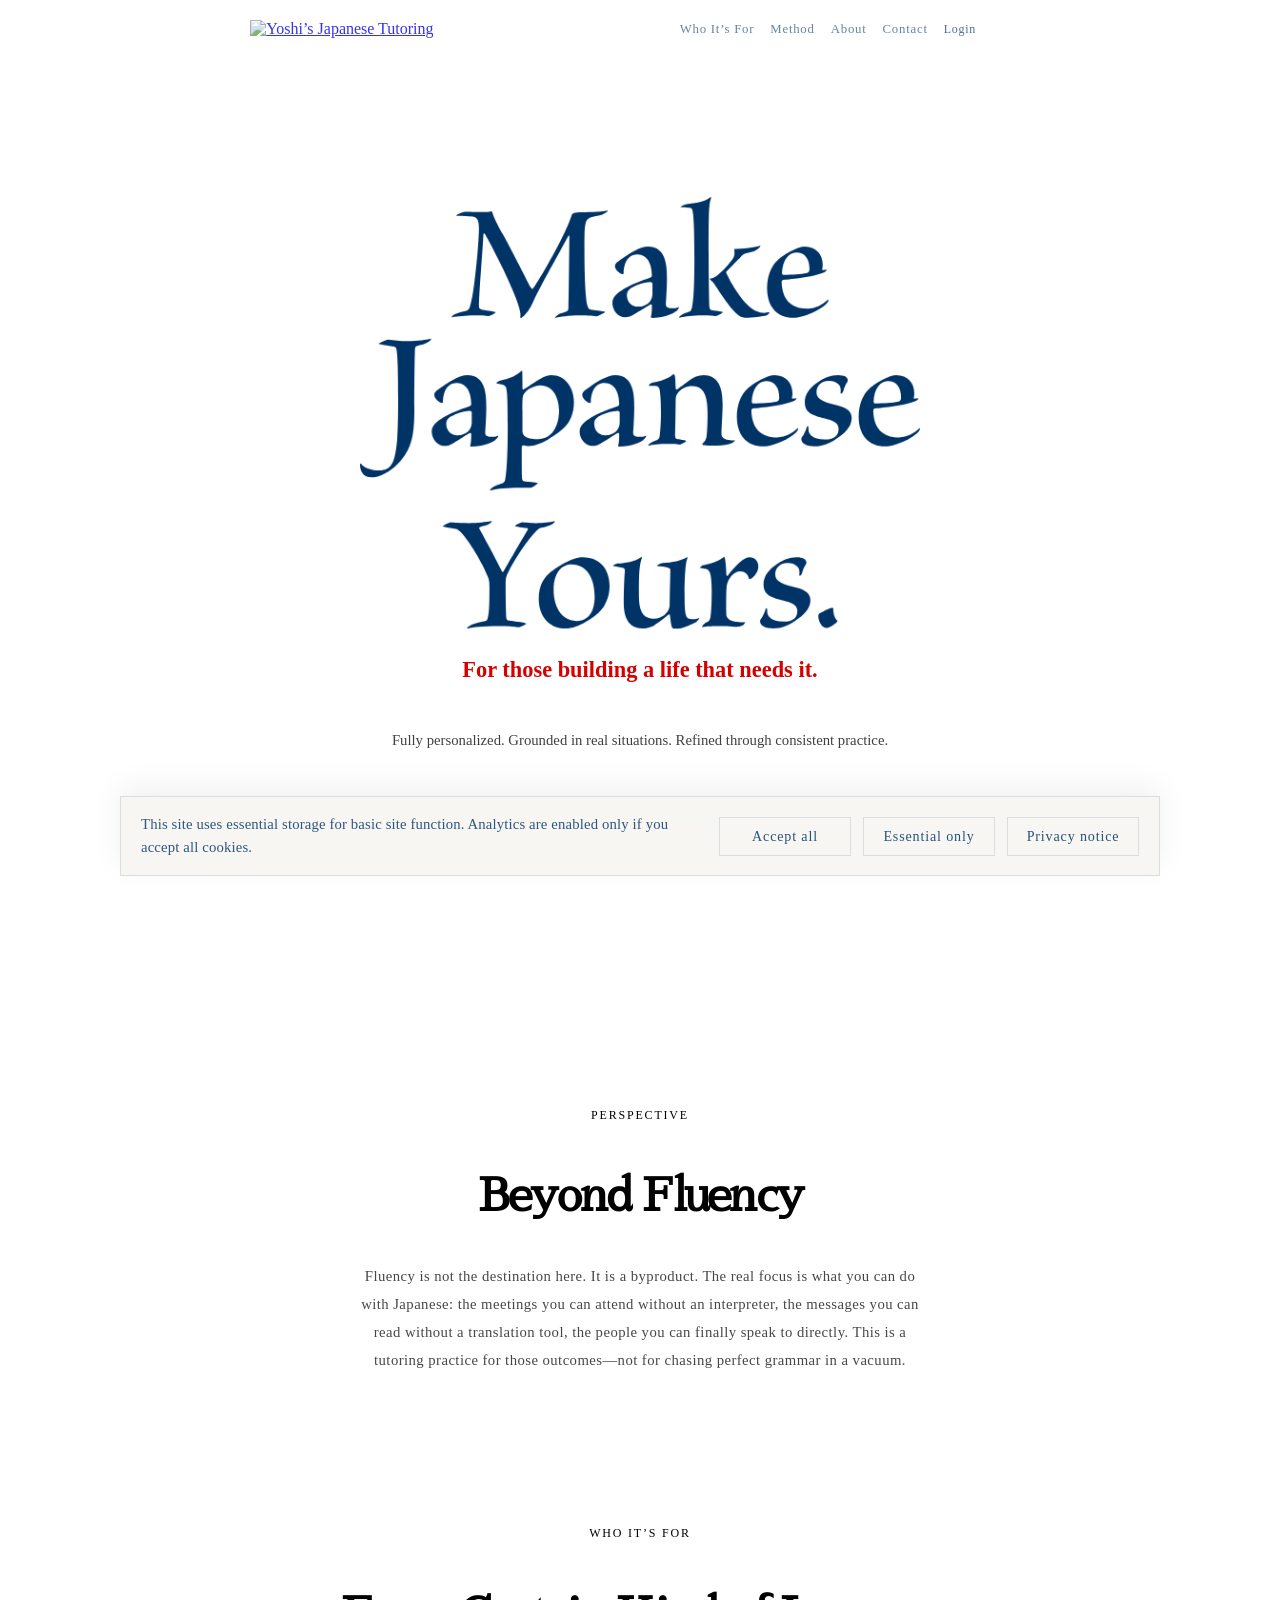
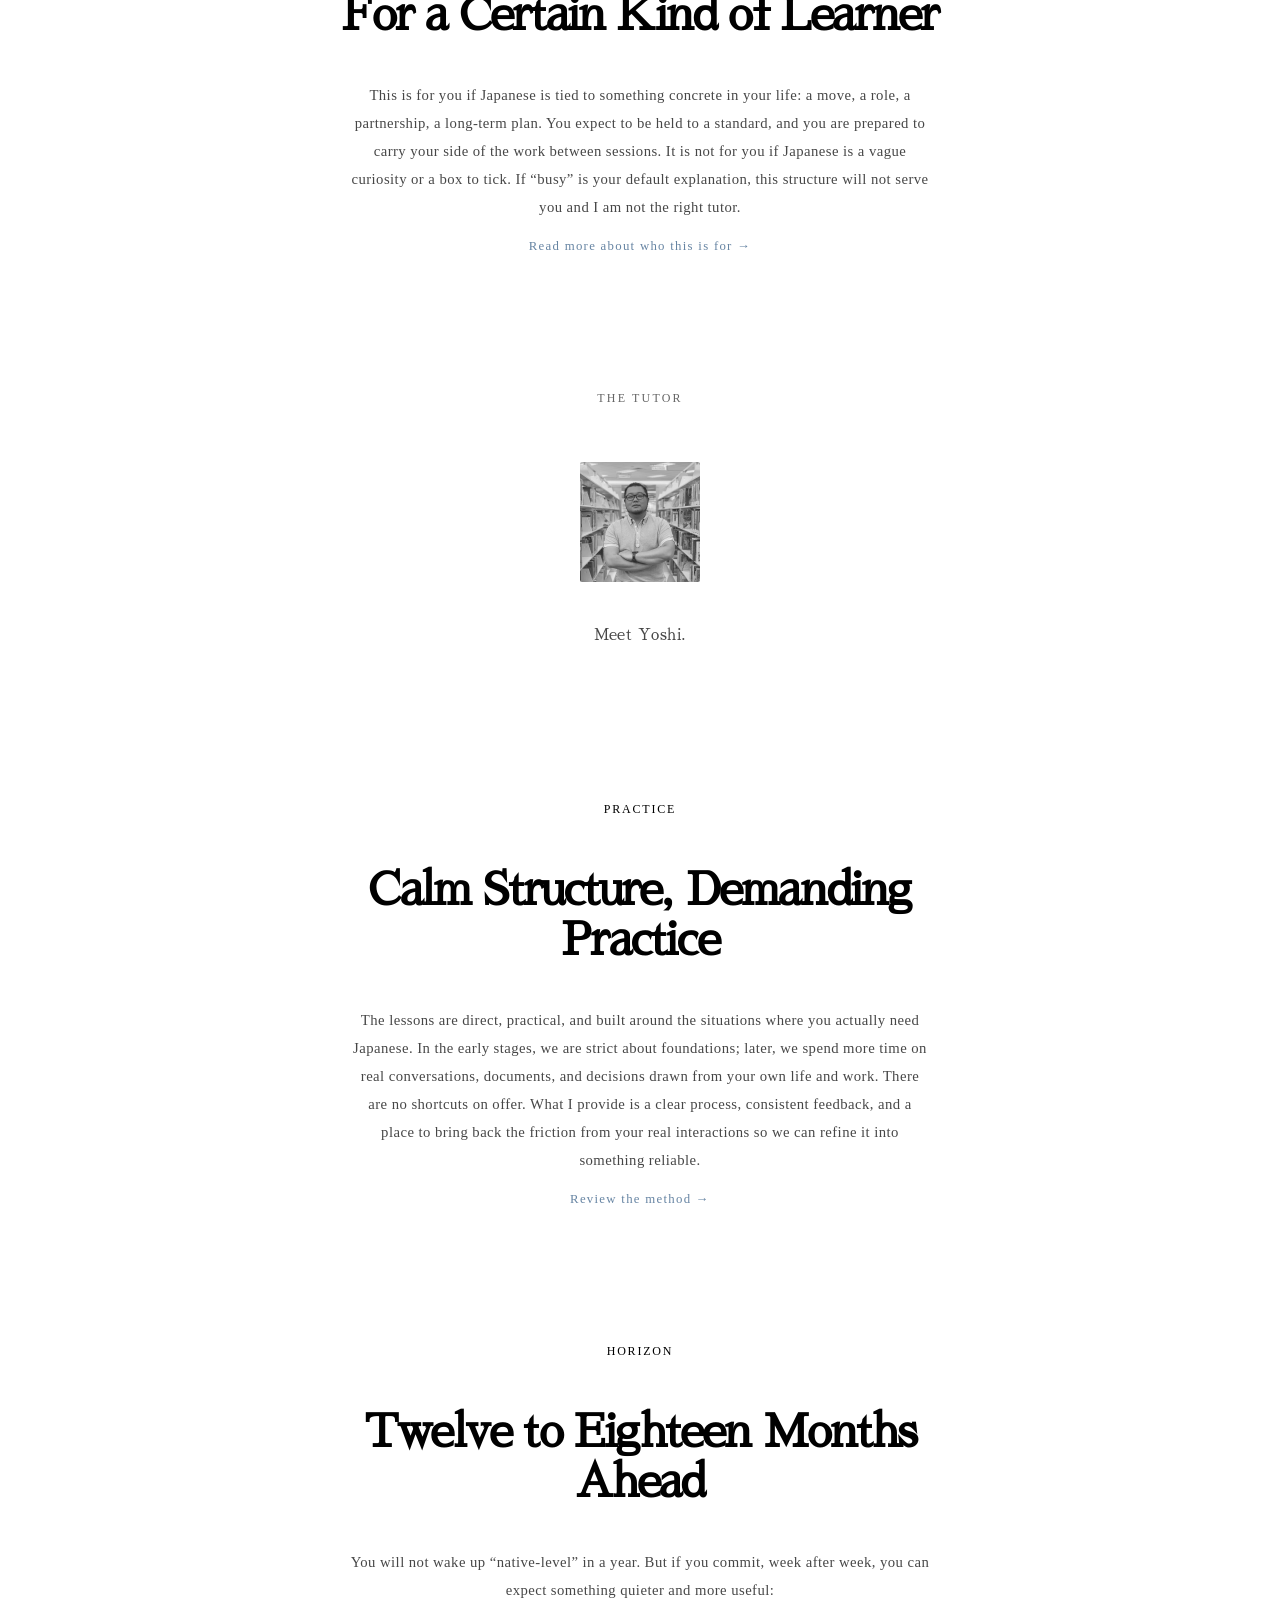
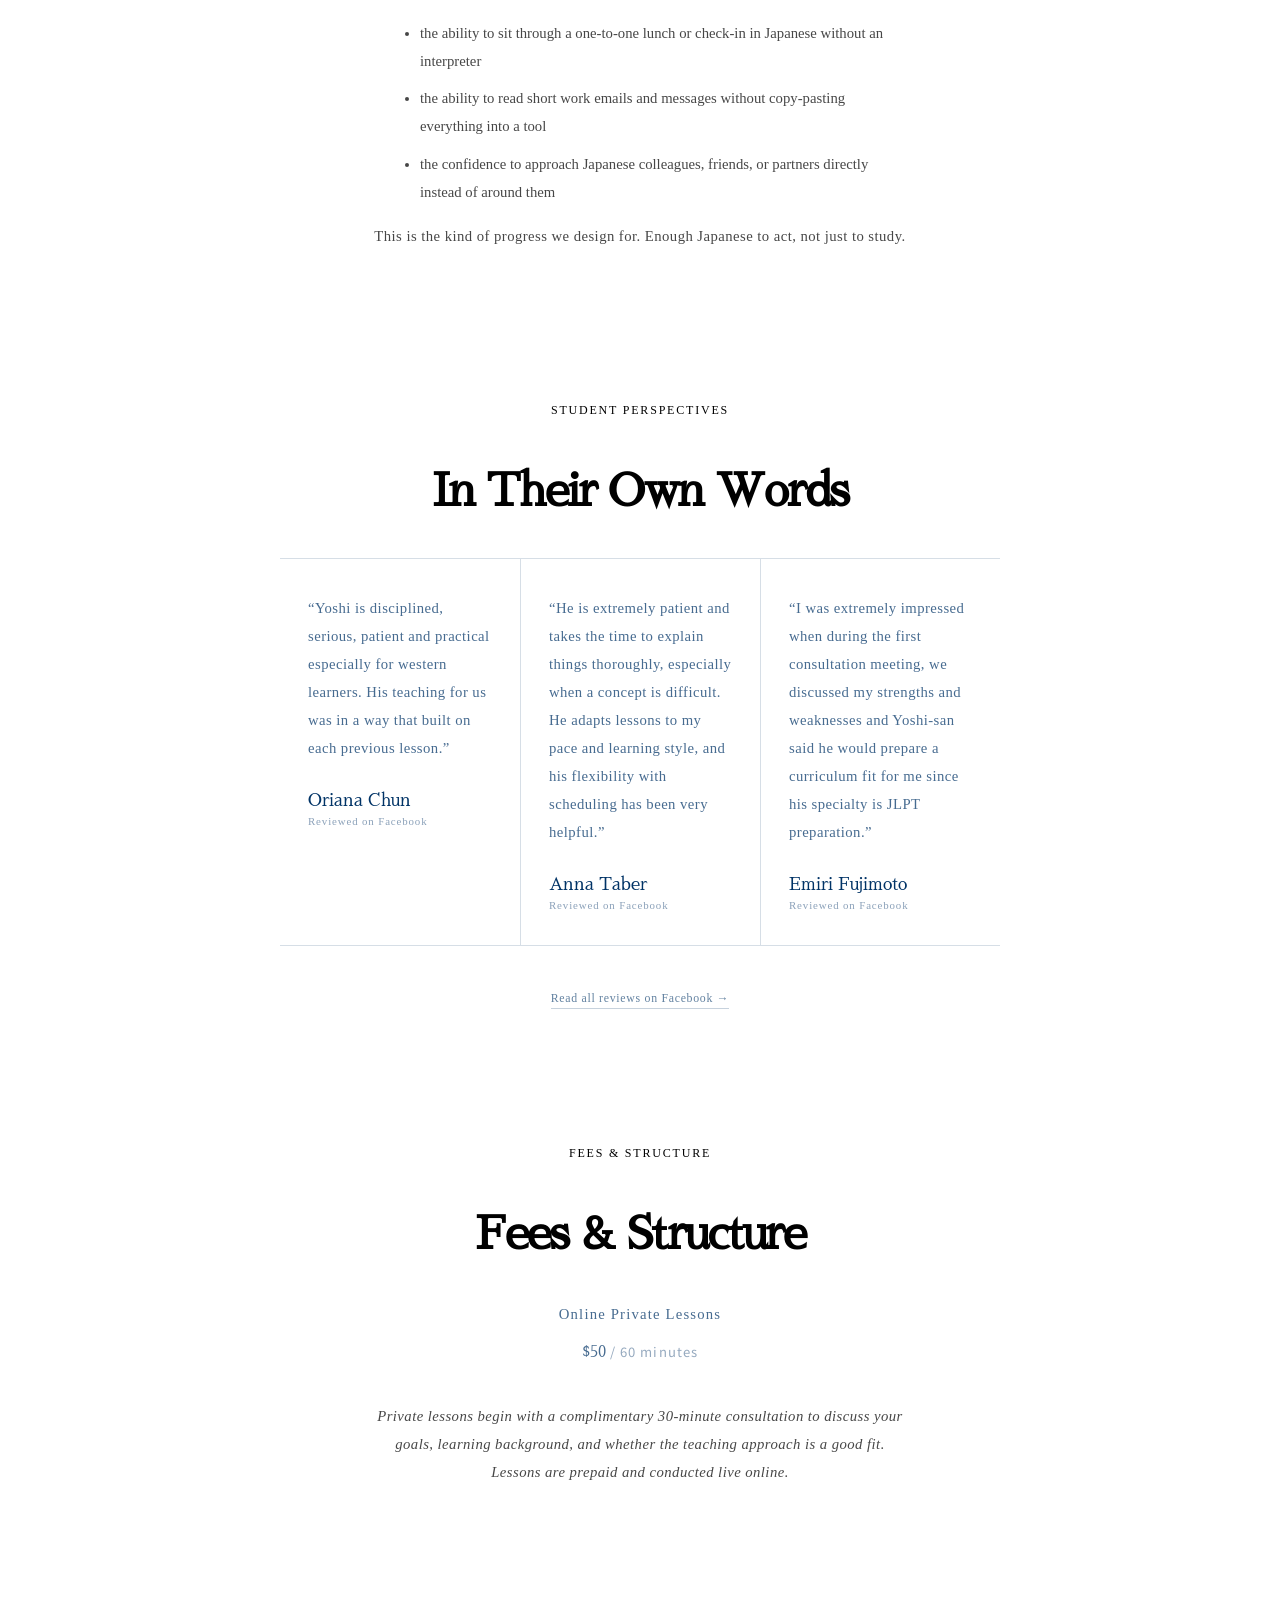
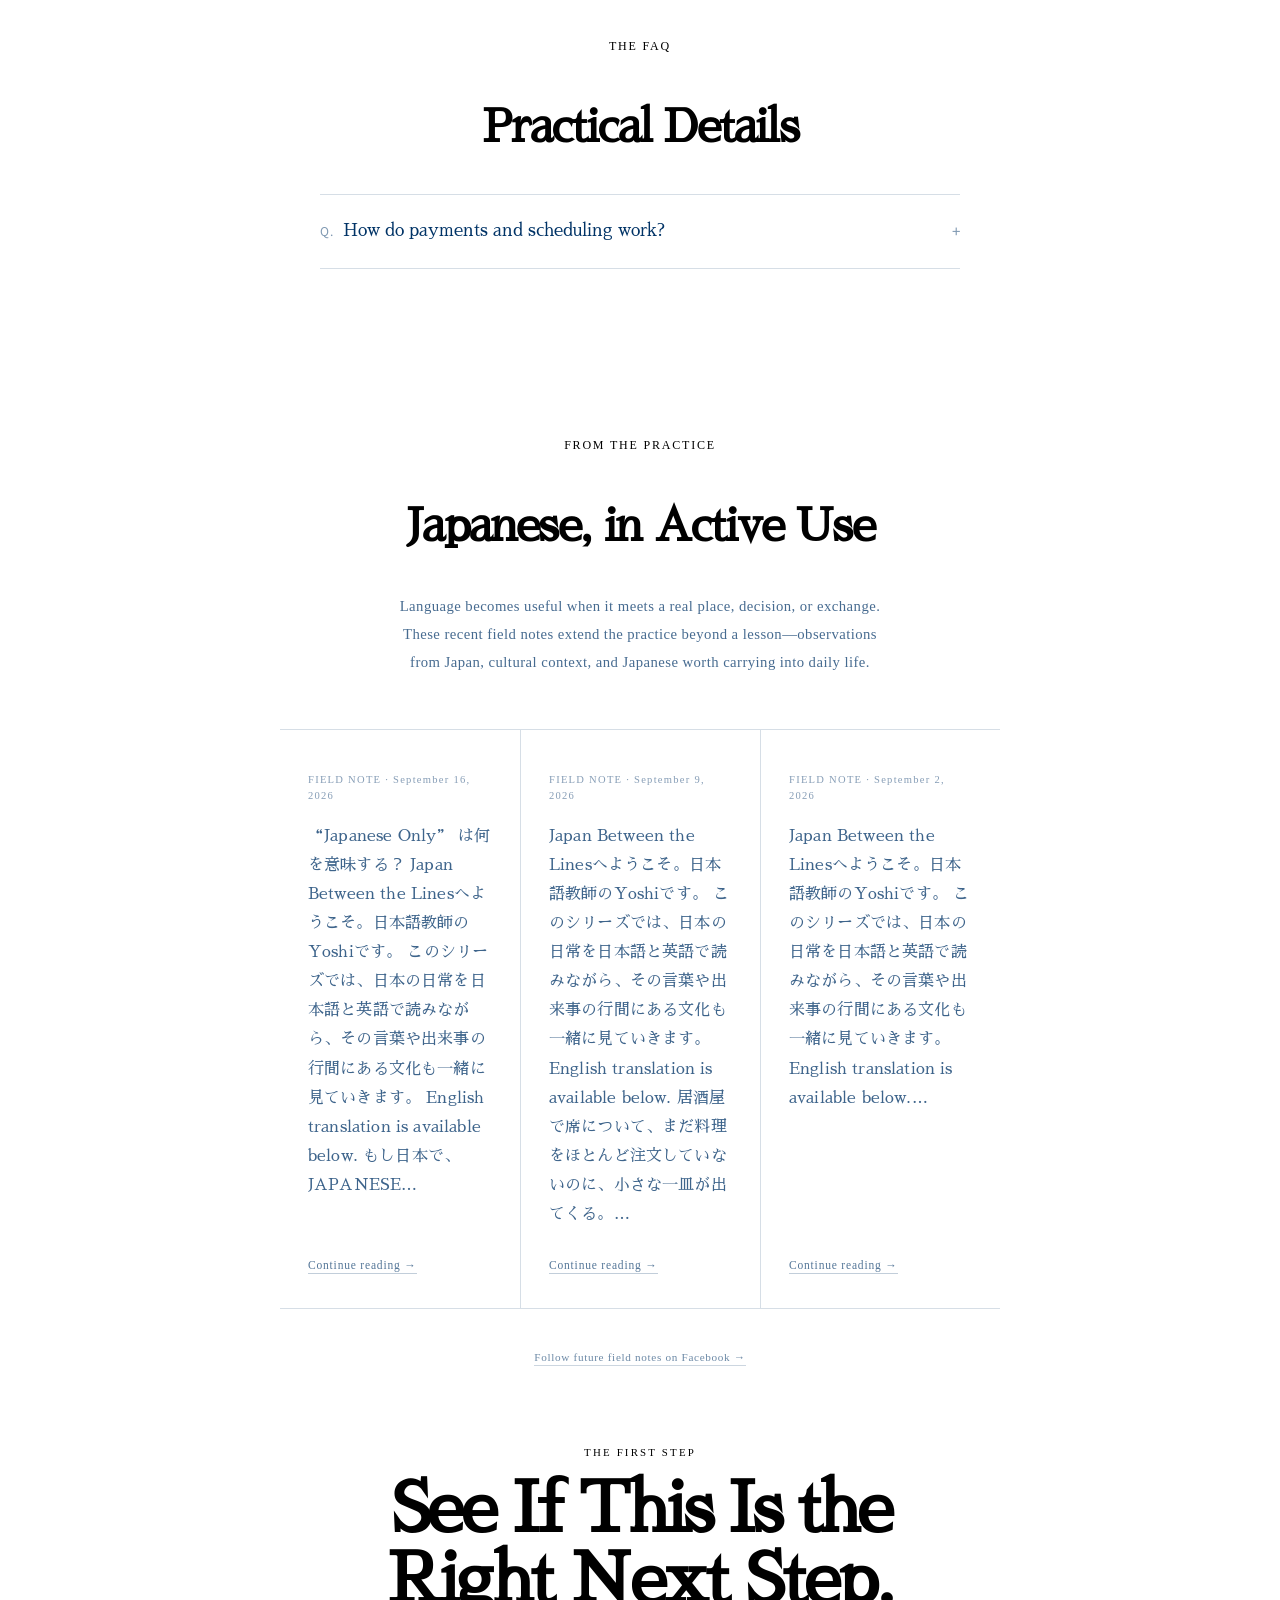
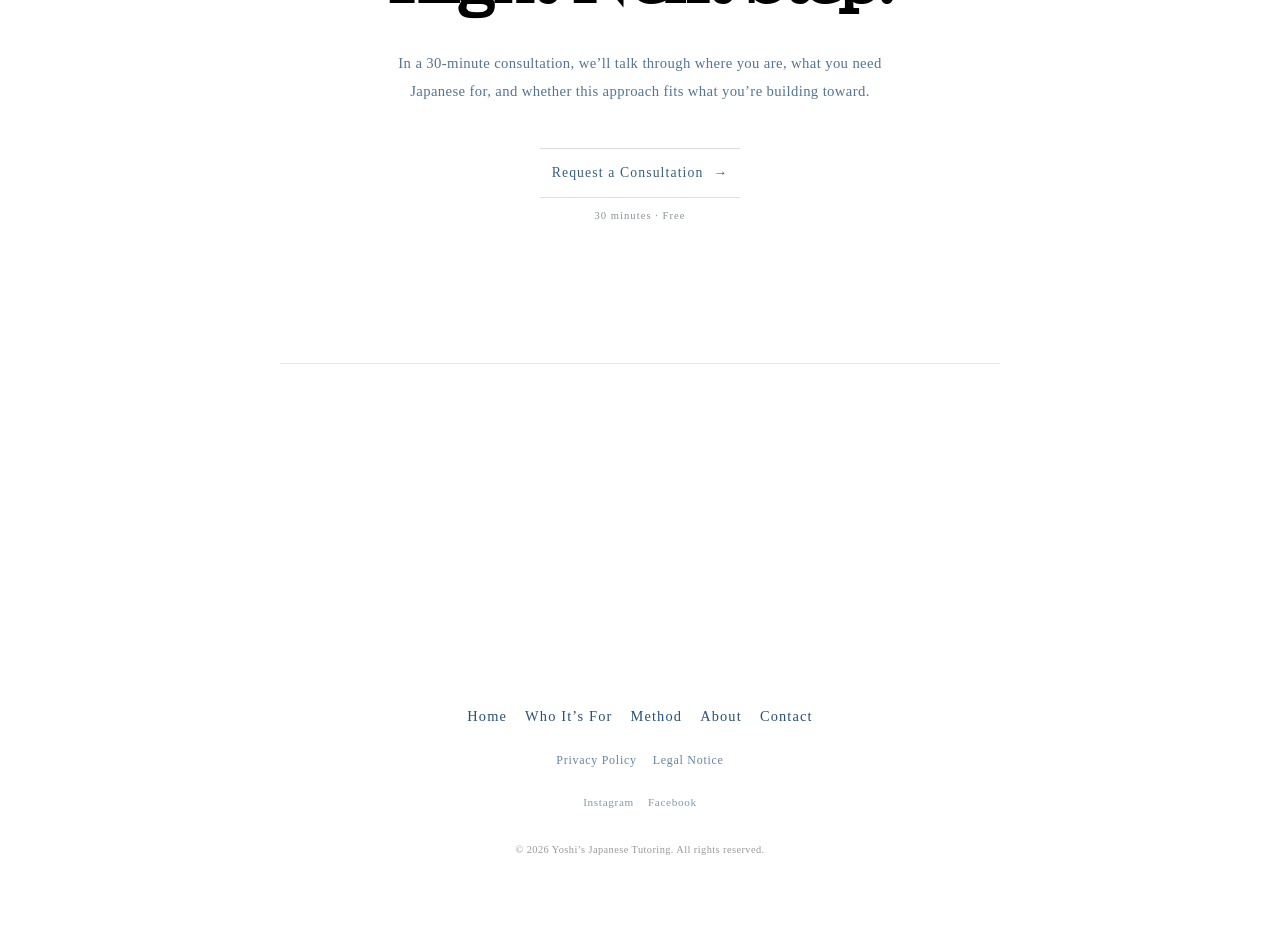
==== commit e694eb12: "fix: update Google site verification and format review text" ====
--- a/index.html
+++ b/index.html
@@ -1,5 +1,7 @@
 <!DOCTYPE html>
 <html lang="en">
+
+<meta name="google-site-verification" content="uYh6cdCOiqdoii1vmul7g7OH84sXWDoyCPjGI2xoSJw" />
 
 <head>
     <script src="/assets/js/consent.js"></script>
@@ -181,7 +183,9 @@
 
                     <div class="review-grid">
                         <article class="review-entry">
-                            <p class="review-text">“Yoshi is disciplined, serious, patient and practical especially for western learners. His teaching for us was in a way that built on each previous lesson.”</p>
+                            <p class="review-text">“Yoshi is disciplined, serious, patient and practical especially for
+                                western learners. His teaching for us was in a way that built on each previous lesson.”
+                            </p>
                             <footer class="review-attribution">
                                 <cite>Oriana Chun</cite>
                                 <span class="review-source">Reviewed on Facebook</span>
@@ -189,7 +193,9 @@
                         </article>
 
                         <article class="review-entry">
-                            <p class="review-text">“He is extremely patient and takes the time to explain things thoroughly, especially when a concept is difficult. He adapts lessons to my pace and learning style, and his flexibility with scheduling has been very helpful.”</p>
+                            <p class="review-text">“He is extremely patient and takes the time to explain things
+                                thoroughly, especially when a concept is difficult. He adapts lessons to my pace and
+                                learning style, and his flexibility with scheduling has been very helpful.”</p>
                             <footer class="review-attribution">
                                 <cite>Anna Taber</cite>
                                 <span class="review-source">Reviewed on Facebook</span>
@@ -197,7 +203,9 @@
                         </article>
 
                         <article class="review-entry">
-                            <p class="review-text">“I was extremely impressed when during the first consultation meeting, we discussed my strengths and weaknesses and Yoshi-san said he would prepare a curriculum fit for me since his specialty is JLPT preparation.”</p>
+                            <p class="review-text">“I was extremely impressed when during the first consultation
+                                meeting, we discussed my strengths and weaknesses and Yoshi-san said he would prepare a
+                                curriculum fit for me since his specialty is JLPT preparation.”</p>
                             <footer class="review-attribution">
                                 <cite>Emiri Fujimoto</cite>
                                 <span class="review-source">Reviewed on Facebook</span>
@@ -239,7 +247,8 @@
                             <div class="home-faq-answer">
                                 <p><span class="faq-marker">A.</span> Once mutual fit is confirmed during our initial
                                     30-minute consultation, we will agree on your lesson schedule. Payments are accepted
-                                    through Zelle or Cash App and must be completed in advance of your first session.</p>
+                                    through Zelle or Cash App and must be completed in advance of your first session.
+                                </p>
                             </div>
                         </details>
                     </div>
@@ -264,8 +273,8 @@
                     </noscript>
 
                     <div class="home-live-content__exit">
-                        <a href="https://www.facebook.com/Yoshi.Japanese.Tutor" class="quiet-text-link"
-                            target="_blank" rel="noopener noreferrer">Follow future field notes on Facebook →</a>
+                        <a href="https://www.facebook.com/Yoshi.Japanese.Tutor" class="quiet-text-link" target="_blank"
+                            rel="noopener noreferrer">Follow future field notes on Facebook →</a>
                     </div>
                 </section>
 
@@ -308,4 +317,4 @@
       NOTE: The header navigation section is loaded dynamically via layout.js.
       If the Login link existed here as a static <a> tag, the following change would apply:
       <a href="#" class="header-login">Login</a>
-    -->
+    -->
--- a/assets/style.css
+++ b/assets/style.css
@@ -1057,7 +1057,7 @@
      width: min(100%, 980px);
      max-width: 980px;
      margin-top: 32px;
-     margin-bottom: max(18vh, 150px);
+     margin-bottom: 48px;
  }
 
  .home-page .home-live-content__frame {
@@ -1464,7 +1464,7 @@
 
      .home-page .home-live-content {
          margin-top: 20px;
-         margin-bottom: max(15vh, 112px);
+         margin-bottom: 48px;
      }
 
      .home-page .home-live-content__frame {
@@ -1550,7 +1550,7 @@
      }
 
      .home-page .home-live-content {
-         margin-bottom: 104px;
+         margin-bottom: 48px;
      }
 
      .home-page .home-live-content__frame {
